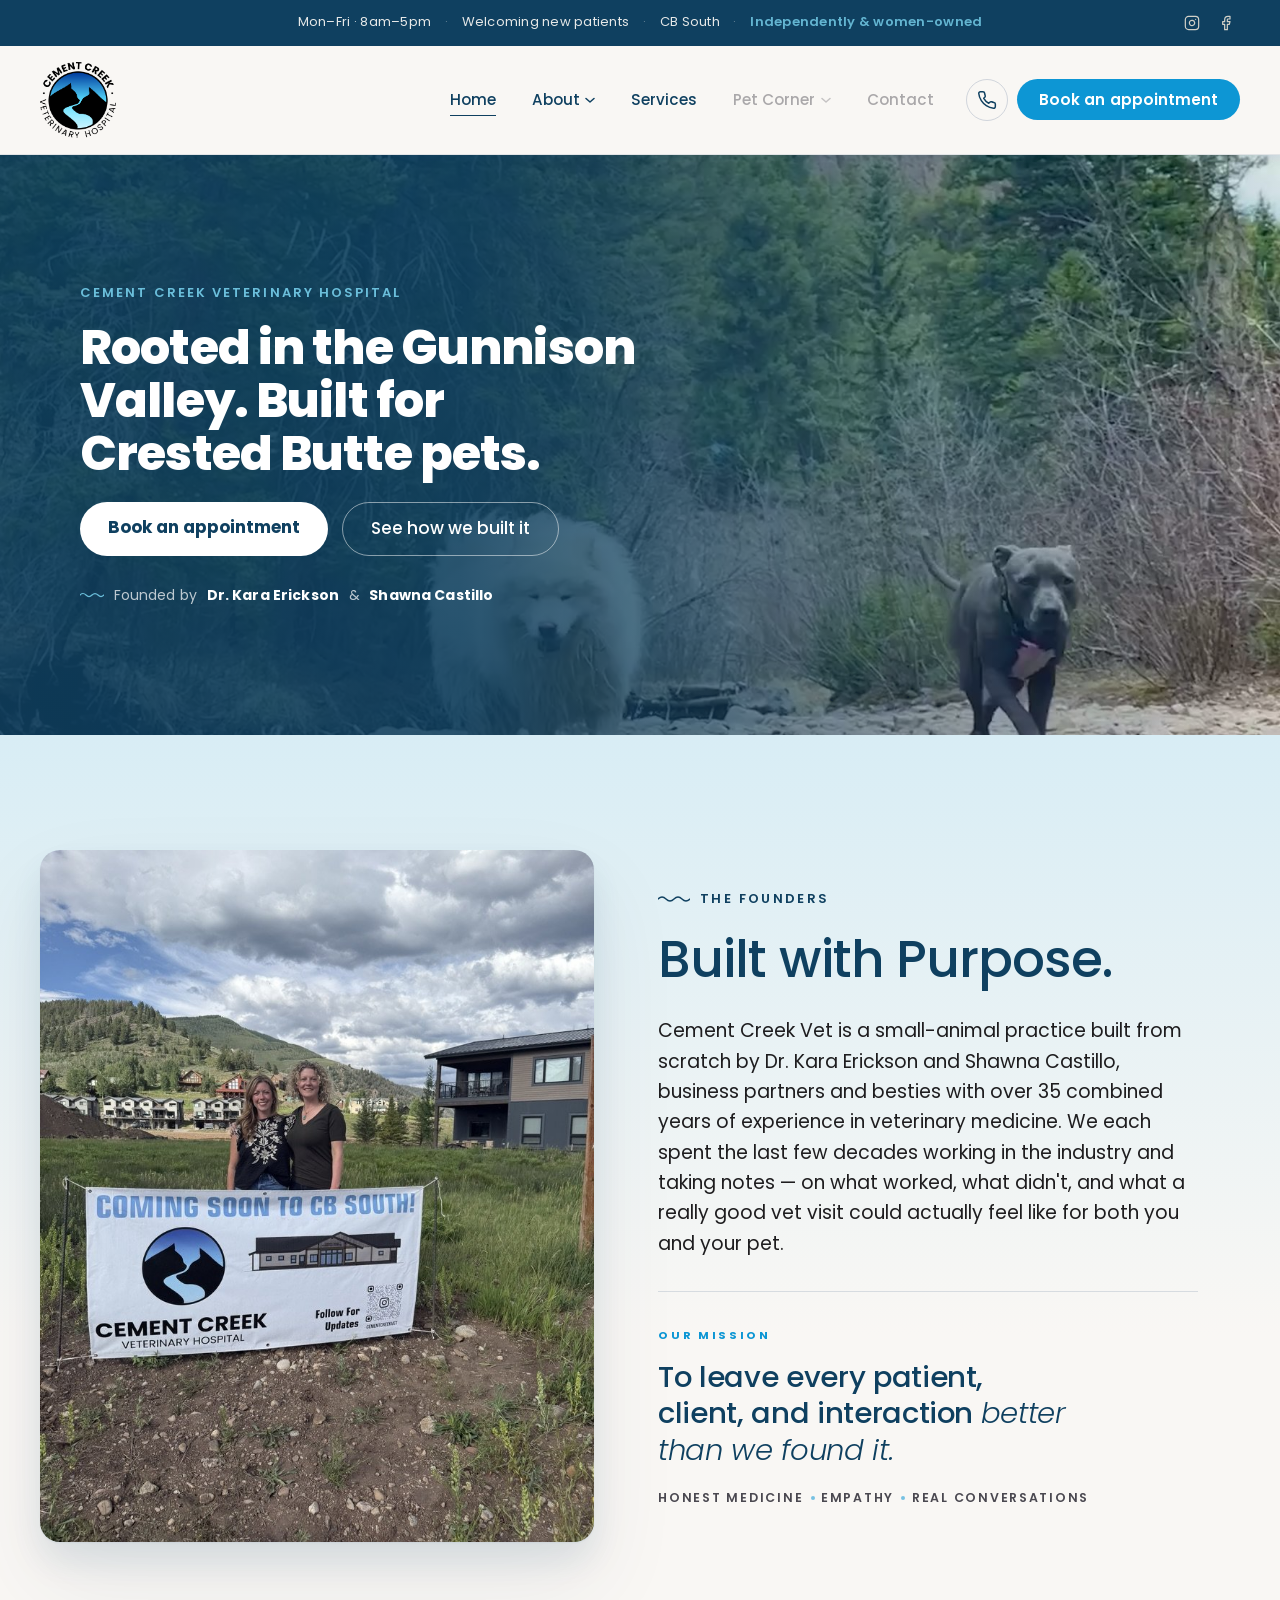
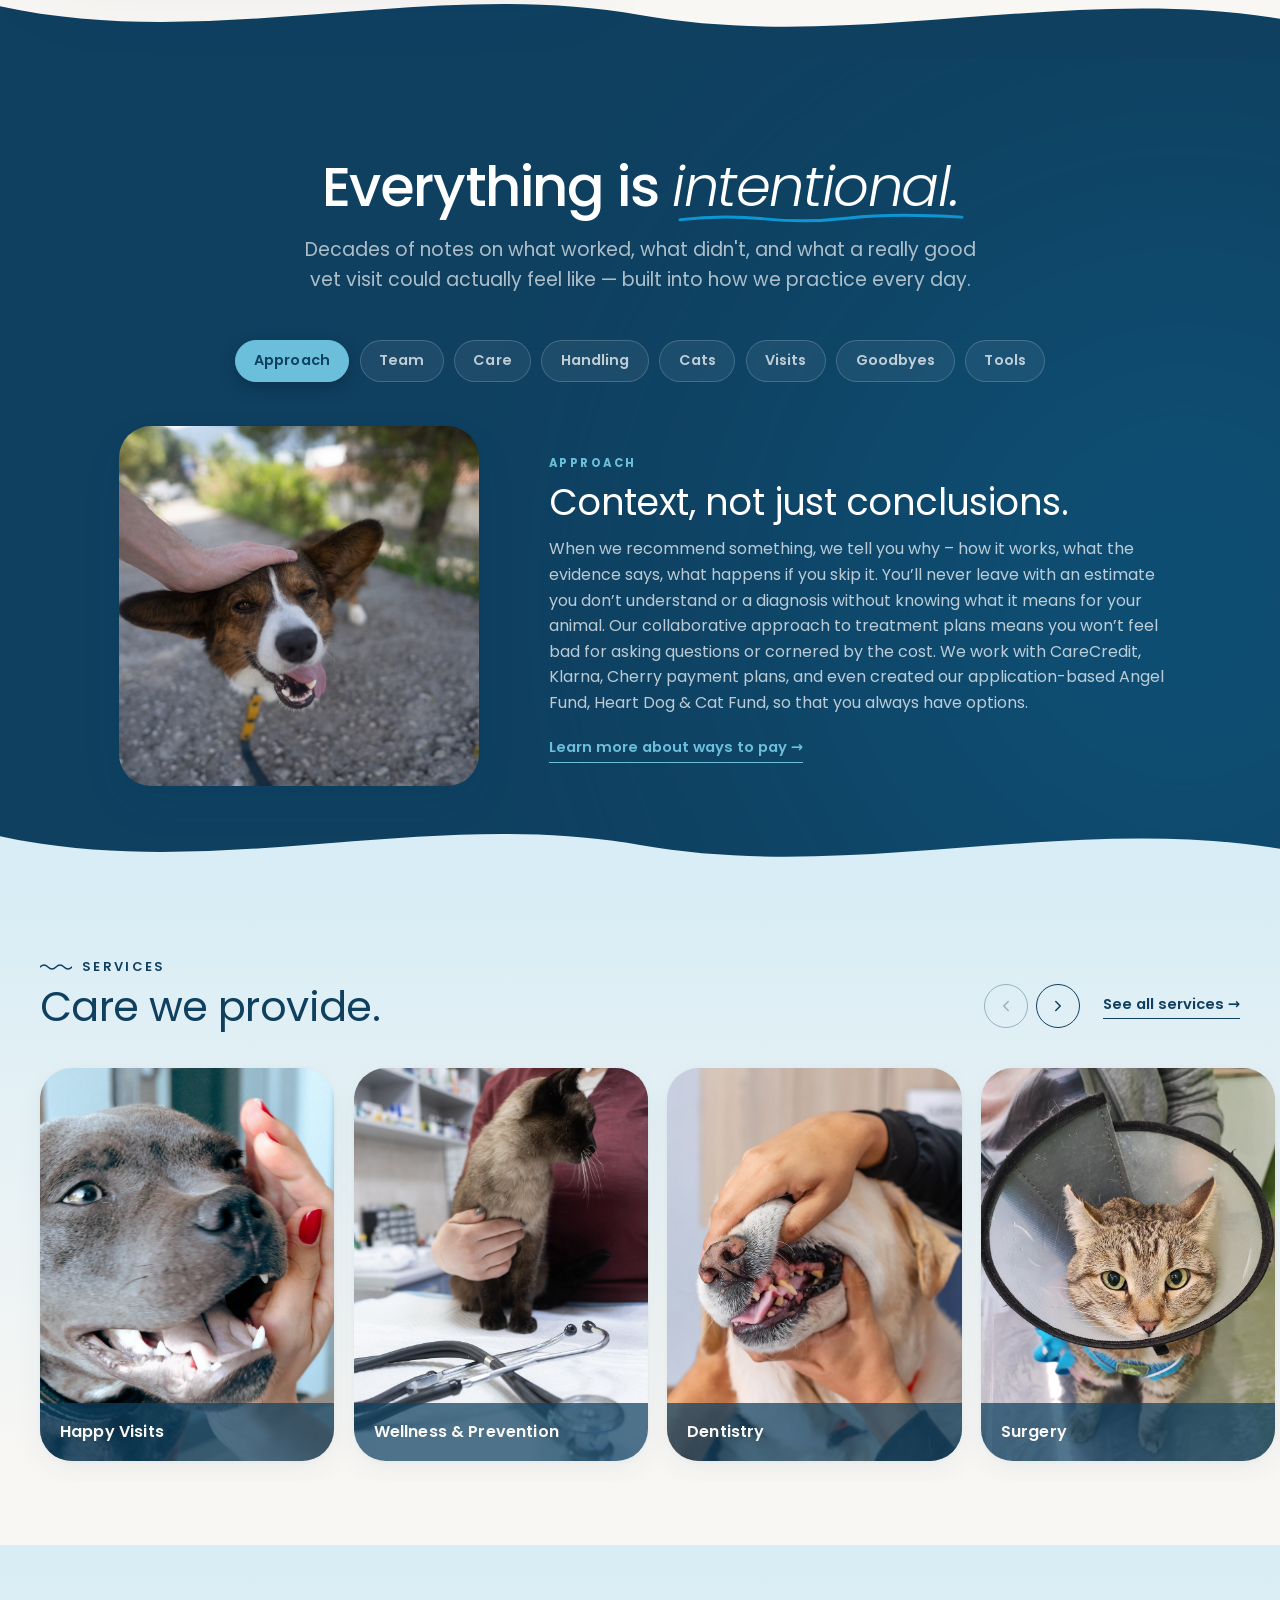
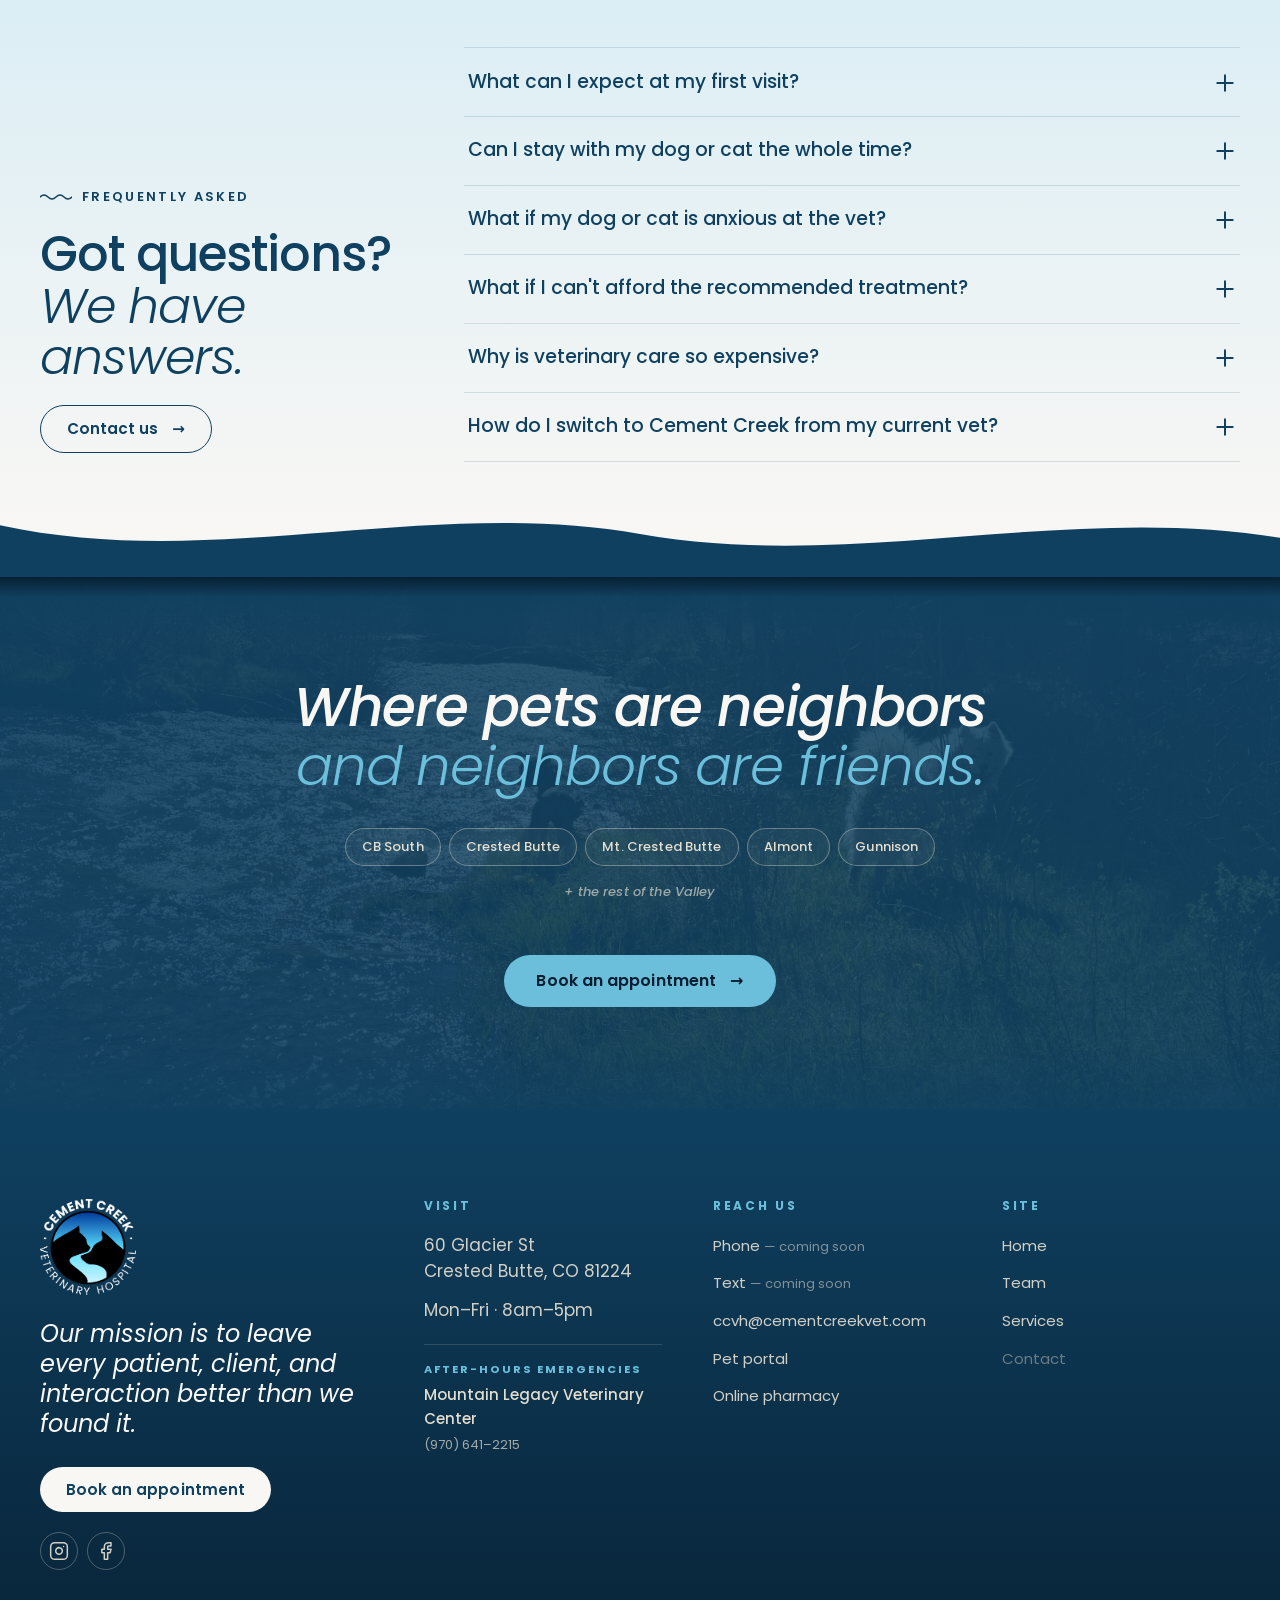
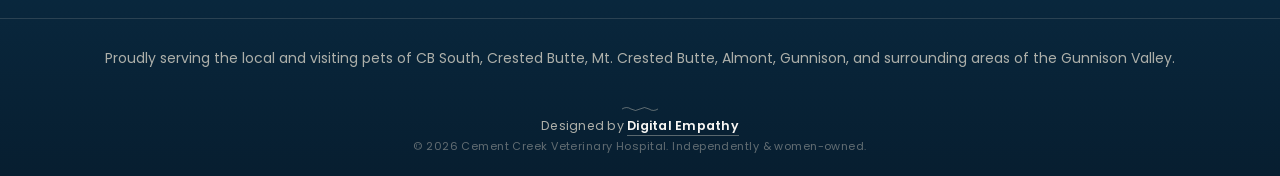
==== index.html @ 77ddeb70 "v12: migrate homepage to homepage-mockup.html blue design system Adopt the mockup's hero, palette, g" ====
<!DOCTYPE html>
<html lang="en">
<head>
  <meta charset="UTF-8" />
  <meta name="viewport" content="width=device-width, initial-scale=1.0" />
  <title>Cement Creek Veterinary Hospital — Crested Butte, CO</title>
  <meta name="description" content="A small-animal veterinary practice for the people and pets of the Gunnison Valley. Independently and women-owned. Now welcoming new patients in Crested Butte South, Colorado." />

  <!-- Google Fonts -->
  <link rel="preconnect" href="https://fonts.googleapis.com" />
  <link rel="preconnect" href="https://fonts.gstatic.com" crossorigin />
  <link href="https://fonts.googleapis.com/css2?family=Poppins:ital,wght@0,300;0,400;0,500;0,600;0,700;0,800;1,300;1,400;1,500;1,600&display=swap" rel="stylesheet" />

  <link rel="stylesheet" href="styles/main.css" />
  <link rel="icon" type="image/png" href="assets/CEMENT CREEK MAIN LOGO_BADGE.png" />
</head>
<body>

  <div id="global-header"></div>

  <main>

    <!-- Page-creek watermark removed — see scripts/main.js + main.css. -->

    <!-- ========================================================
         HERO — full-width cinematic video banner (2026-05-27).
         Replaces the previous creek-clipped split hero + sibling
         hero-media-mask. The looping video fills the full width
         behind a left-anchored dark overlay; the copy column sits
         on the left. Layout + styling match Brees'
         homepage-mockup.html exactly. All copy preserved verbatim
         from the prior hero (brand line → eyebrow, tagline → h1,
         both buttons, founder signature).
         ======================================================== -->
    <section class="hero-banner" aria-label="Cement Creek Veterinary Hospital">
      <!-- Hero loop video. Autoplay + muted + playsinline so it
           starts silently on every device. Poster is shown while
           loading (and as a fallback if autoplay is blocked). -->
      <video
        data-hero-video
        autoplay muted loop playsinline
        preload="metadata"
        poster="assets/videos/hero-video-poster.jpg"
        aria-hidden="true">
        <source src="assets/videos/hero-video.mp4" type="video/mp4" />
      </video>
      <div class="hero-overlay">
        <div class="hero-text" data-reveal>
          <div class="hero-eyebrow">Cement Creek Veterinary Hospital</div>
          <h1>Rooted in the Gunnison Valley. Built for Crested Butte pets.</h1>
          <div class="hero-ctas">
            <a href="#" class="btn-white" data-todo="Book an appointment URL">Book an appointment</a>
            <a href="#everything-intentional" class="btn-ghost">See how we built it</a>
          </div>
          <!-- Founder signature — preserved from the prior hero. -->
          <p class="hero-signature">
            <span class="hero-signature-mark" aria-hidden="true"></span>
            Founded by <strong>Dr. Kara Erickson</strong> &amp; <strong>Shawna Castillo</strong>
          </p>
        </div>
      </div>
    </section>


    <!-- ========================================================
         BUILT WITH PURPOSE — founder intro
         Primary photo: building exterior (placeholder until founder portrait arrives)
         Secondary photo: dogs in creek portrait (small print, overlapping corner)
         ======================================================== -->
    <section class="section founders" aria-labelledby="founders-title">

      <div class="container">
        <div class="founders__grid">

          <!-- IMAGE on the LEFT — single rounded photo of the clinic
               or the founders. Replaces the previous stacked polaroids. -->
          <div class="founders__media" data-reveal>
            <figure class="founders__image">
              <img src="assets/images/founders-portrait.jpg"
                   alt="Dr. Kara Erickson and Shawna Castillo — founders of Cement Creek Veterinary Hospital" />
            </figure>
          </div>

          <!-- TEXT on the RIGHT — founders intro + mission. -->
          <div class="founders__copy">
            <span class="eyebrow" data-reveal>The Founders</span>
            <h2 class="founders__title" id="founders-title" data-reveal>Built with Purpose.</h2>
            <p class="founders__lede" data-reveal>
              Cement Creek Vet is a small-animal practice built from scratch by Dr. Kara Erickson and Shawna Castillo, business partners and besties with over 35 combined years of experience in veterinary medicine. We each spent the last few decades working in the industry and taking notes &mdash; on what worked, what didn't, and what a really good vet visit could actually feel like for both you and your pet.
            </p>
            <!-- MISSION — pulled out of body flow and treated as a
                 designed statement: small "Our Mission" eyebrow,
                 large italic pledge sentence, then the three
                 pillars rendered as a separated trio underneath. -->
            <figure class="mission" data-reveal>
              <span class="mission__eyebrow">Our Mission</span>
              <blockquote class="mission__quote">
                To leave every patient, client, and interaction <em>better than we found it.</em>
              </blockquote>
              <ul class="mission__pillars" aria-label="How we deliver on our mission">
                <li class="mission__pillar">Honest medicine</li>
                <li class="mission__pillar">Empathy</li>
                <li class="mission__pillar">Real conversations</li>
              </ul>
            </figure>
          </div>

        </div>
      </div>
    </section>


    <!-- ========================================================
         EVERYTHING IS INTENTIONAL — tabbed pills + single focus
         8 numbered pills at the top. One detail panel below.
         Compact (~one-half viewport) so the page reads short even
         though there's a lot to say. Click a pill to swap the
         visible panel. Keyboard arrow nav supported.
         ======================================================== -->
    <section class="section intentional" id="everything-intentional" aria-labelledby="intentional-title">

      <div class="container">

        <header class="intentional__head">
          <h2 class="intentional__title" id="intentional-title" data-reveal>
            Everything is <em>intentional.</em>
          </h2>
          <p class="intentional__intro" data-reveal>
            Decades of notes on what worked, what didn't, and what a really good vet visit could actually feel like &mdash; built into how we practice every day.
          </p>
        </header>

        <!-- Tab order locked: Approach → Team → Care → Handling →
             Cats → Visits → Goodbyes → Tools. Verbatim copy from
             Brees' 2026-05-20 paste, no rewording. -->
        <div class="tab-strip" role="tablist"
             aria-label="What makes Cement Creek intentional"
             data-reveal>
          <button class="tab" role="tab" id="t-approach" aria-controls="p-approach"
                  aria-selected="true">
            <span class="tab__label">Approach</span>
          </button>
          <button class="tab" role="tab" id="t-team" aria-controls="p-team"
                  aria-selected="false" tabindex="-1">
            <span class="tab__label">Team</span>
          </button>
          <button class="tab" role="tab" id="t-care" aria-controls="p-care"
                  aria-selected="false" tabindex="-1">
            <span class="tab__label">Care</span>
          </button>
          <button class="tab" role="tab" id="t-handling" aria-controls="p-handling"
                  aria-selected="false" tabindex="-1">
            <span class="tab__label">Handling</span>
          </button>
          <button class="tab" role="tab" id="t-cats" aria-controls="p-cats"
                  aria-selected="false" tabindex="-1">
            <span class="tab__label">Cats</span>
          </button>
          <button class="tab" role="tab" id="t-visits" aria-controls="p-visits"
                  aria-selected="false" tabindex="-1">
            <span class="tab__label">Visits</span>
          </button>
          <button class="tab" role="tab" id="t-goodbyes" aria-controls="p-goodbyes"
                  aria-selected="false" tabindex="-1">
            <span class="tab__label">Goodbyes</span>
          </button>
          <button class="tab" role="tab" id="t-tools" aria-controls="p-tools"
                  aria-selected="false" tabindex="-1">
            <span class="tab__label">Tools</span>
          </button>
        </div>

        <div class="tab-panels" data-reveal>

          <!-- 01 · Approach — default visible -->
          <article class="tab-panel is-active" role="tabpanel"
                   id="p-approach" aria-labelledby="t-approach">
            <img class="tab-panel__display" src="assets/images/tab-approach.jpg"
                 alt="A pet owner gently petting their corgi" />
            <div class="tab-panel__body">
              <span class="tab-panel__index">Approach</span>
              <h3 class="tab-panel__heading">Context, not just conclusions.</h3>
              <p class="tab-panel__copy">
                When we recommend something, we tell you why &ndash; how it works, what the evidence says, what happens if you skip it. You&rsquo;ll never leave with an estimate you don&rsquo;t understand or a diagnosis without knowing what it means for your animal. Our collaborative approach to treatment plans means you won&rsquo;t feel bad for asking questions or cornered by the cost. We work with CareCredit, Klarna, Cherry payment plans, and even created our application-based Angel Fund, Heart Dog &amp; Cat Fund, so that you always have options.
              </p>
              <a href="#" class="tab-panel__cta" data-todo="Ways-to-pay URL — placeholder">
                Learn more about ways to pay &rarr;
              </a>
            </div>
          </article>

          <!-- 02 · Team -->
          <article class="tab-panel" role="tabpanel"
                   id="p-team" aria-labelledby="t-team" hidden>
            <img class="tab-panel__display" src="assets/images/team-photo.jpg"
                 alt="The Cement Creek Veterinary Hospital team" />
            <div class="tab-panel__body">
              <span class="tab-panel__index">Team</span>
              <h3 class="tab-panel__heading">A team hired for culture first.</h3>
              <p class="tab-panel__copy">
                We all love what we do and actually want to come to work. Running into you on the trails or around town is a bonus - there&rsquo;s a good chance we&rsquo;ll recognize your pet before you, but that&rsquo;s kind of the whole point.
              </p>
              <a href="team.html" class="tab-panel__cta">Meet our Team &rarr;</a>
            </div>
          </article>

          <!-- 03 · Care -->
          <article class="tab-panel" role="tabpanel"
                   id="p-care" aria-labelledby="t-care" hidden>
            <img class="tab-panel__display" src="assets/images/tab-care.jpg"
                 alt="An Australian cattle dog puppy beside its adult companion outdoors" />
            <div class="tab-panel__body">
              <span class="tab-panel__index">Care</span>
              <h3 class="tab-panel__heading">Personalized pet care.</h3>
              <p class="tab-panel__copy">
                Every patient is treated as an individual &ndash; their own history, their own needs, their own plan.
              </p>
            </div>
          </article>

          <!-- 04 · Handling -->
          <article class="tab-panel" role="tabpanel"
                   id="p-handling" aria-labelledby="t-handling" hidden>
            <img class="tab-panel__display" src="assets/images/tab-handling.jpg"
                 alt="A tortoiseshell cat resting calmly inside a transport bag" />
            <div class="tab-panel__body">
              <span class="tab-panel__index">Handling</span>
              <h3 class="tab-panel__heading">Gentle handling as a standard, not a specialty.</h3>
              <p class="tab-panel__copy">
                We prioritize a low-stress experience for all, and adapt our handling techniques based on your pet&rsquo;s disposition, lifestyle, and personality.
              </p>
            </div>
          </article>

          <!-- 05 · Cats -->
          <article class="tab-panel" role="tabpanel"
                   id="p-cats" aria-labelledby="t-cats" hidden>
            <img class="tab-panel__display" src="assets/images/tab-cats.jpg"
                 alt="A white cat meowing with its mouth open" />
            <div class="tab-panel__body">
              <span class="tab-panel__index">Cats</span>
              <h3 class="tab-panel__heading">A quiet and cozy space, built just for cats.</h3>
              <p class="tab-panel__copy">
                A separate room where cats can relax and recover with calming music and their own condo.
              </p>
            </div>
          </article>

          <!-- 06 · Visits -->
          <article class="tab-panel" role="tabpanel"
                   id="p-visits" aria-labelledby="t-visits" hidden>
            <img class="tab-panel__display" src="assets/images/tab-visits.jpg"
                 alt="A playful corgi sitting comfortably and looking up, ready for their visit" />
            <div class="tab-panel__body">
              <span class="tab-panel__index">Visits</span>
              <h3 class="tab-panel__heading">Happy visits because we care about your experience.</h3>
              <p class="tab-panel__copy">
                Schedule time to share the space for a bit. Meet the team, get some treats, let your pet sniff around and decide we&rsquo;re okay. Our goal is to create positive associations and lasting relationships.
              </p>
              <a href="services.html#happy-visits" class="tab-panel__cta">Learn more &rarr;</a>
            </div>
          </article>

          <!-- 07 · Goodbyes -->
          <article class="tab-panel" role="tabpanel"
                   id="p-goodbyes" aria-labelledby="t-goodbyes" hidden>
            <img class="tab-panel__display" src="assets/images/tab-goodbyes.jpg"
                 alt="A baby's small hand gently holding onto a dog's collar" />
            <div class="tab-panel__body">
              <span class="tab-panel__index">Goodbyes</span>
              <h3 class="tab-panel__heading">A separate entrance for hard days.</h3>
              <p class="tab-panel__copy">
                Because saying goodbye sucks, and your pet deserves a peaceful passing.
              </p>
            </div>
          </article>

          <!-- 08 · Tools (matched to other tab-panel layouts —
               square tab-panel__display image, no caption). -->
          <article class="tab-panel" role="tabpanel"
                   id="p-tools" aria-labelledby="t-tools" hidden>
            <img class="tab-panel__display" src="assets/images/fishbowl-framing.jpg"
                 alt="Wood framing of the 'fishbowl' glass observation room mid-build at Cement Creek." />
            <div class="tab-panel__body">
              <span class="tab-panel__index">Tools</span>
              <h3 class="tab-panel__heading">Modern tools and technology support.</h3>
              <p class="tab-panel__copy">
                Rural living doesn&rsquo;t have to mean less access to quality veterinary care. We stay current on the latest advancements in veterinary medicine. For our team, that means ongoing education and modern equipment; for you, it means quicker answers, better diagnostics, and more accessible treatments. We carefully built every corner of Cement Creek Vet with that in mind: in-house labwork, advanced diagnostic imaging, dedicated dental and surgical suites, and our personal favorite &ndash; a glass observation room affectionately called the &lsquo;fishbowl,&rsquo; so your pet is never out of our sight during their time here.
              </p>
              <a href="services.html" class="tab-panel__cta">See how we built it &rarr;</a>
            </div>
          </article>

        </div>

      </div>
    </section>


    <!-- ========================================================
         SERVICES — auto-scrolling polaroid marquee
         Compact horizontal strip (~50vh max) that teases the full
         list of services. Cards drift sideways on their own;
         hovering or focusing the strip pauses the motion.
         Real photos go in via data-todo TODOs as they arrive.
         ======================================================== -->
    <section class="services-strip" aria-labelledby="services-strip-title">

      <header class="services-strip__head">
        <div>
          <span class="eyebrow" data-reveal>Services</span>
          <h2 class="services-strip__title" id="services-strip-title" data-reveal>
            Care we provide.
          </h2>
        </div>
        <div class="services-strip__actions">
          <div class="services-strip__nav" role="group" aria-label="Scroll services">
            <button type="button"
                    class="services-strip__nav-btn"
                    data-rail-prev
                    aria-label="Previous services">
              <svg viewBox="0 0 24 24" aria-hidden="true">
                <polyline points="15 6 9 12 15 18" />
              </svg>
            </button>
            <button type="button"
                    class="services-strip__nav-btn"
                    data-rail-next
                    aria-label="Next services">
              <svg viewBox="0 0 24 24" aria-hidden="true">
                <polyline points="9 6 15 12 9 18" />
              </svg>
            </button>
          </div>
          <a href="services.html" class="services-strip__cta" data-reveal>
            See all services &rarr;
          </a>
        </div>
      </header>

      <!-- Horizontal scroll rail — no auto-motion. Drag, swipe, or
           use the visible scrollbar to pan through services.
           Cards are tall rounded pills with photo-fill + overlay caption. -->
      <div class="services-rail" aria-label="Services available at Cement Creek">

        <article class="service-card photo-print">
          <img src="assets/images/service-happy-visits.jpg"
               alt="A young golden retriever puppy exploring a grassy field" />
          <figcaption class="photo-print__caption">Happy Visits</figcaption>
        </article>

        <article class="service-card photo-print">
          <img src="assets/images/service-wellness.jpg"
               alt="A healthy German Shepherd with a bright, happy expression" />
          <figcaption class="photo-print__caption">Wellness &amp; Prevention</figcaption>
        </article>

        <article class="service-card photo-print">
          <img src="assets/images/service-dentistry.jpg"
               alt="A happy golden retriever showing off a bright, healthy smile" />
          <figcaption class="photo-print__caption">Dentistry</figcaption>
        </article>

        <article class="service-card photo-print">
          <img src="assets/images/service-surgery.jpg"
               alt="Sterile surgical instruments laid out on a green operating drape" />
          <figcaption class="photo-print__caption">Surgery</figcaption>
        </article>

        <article class="service-card photo-print">
          <img src="assets/images/service-diagnostics.jpg"
               alt="Ultrasound scan printouts from a modern diagnostic machine" />
          <figcaption class="photo-print__caption">Diagnostics</figcaption>
        </article>

        <article class="service-card photo-print">
          <img src="assets/images/service-laser.jpg"
               alt="A husky snuggled in a soft blanket, comfortable and at rest" />
          <figcaption class="photo-print__caption">Therapeutic Laser</figcaption>
        </article>

        <article class="service-card photo-print">
          <img src="assets/images/service-urgent-care.jpg"
               alt="A calm dog resting attentively indoors" />
          <figcaption class="photo-print__caption">Urgent Care</figcaption>
        </article>

        <article class="service-card photo-print">
          <img src="assets/images/service-microchip.jpg"
               alt="A small kitten cradled gently in human hands" />
          <figcaption class="photo-print__caption">Microchipping</figcaption>
        </article>

        <article class="service-card photo-print">
          <img src="assets/images/service-end-of-life.jpg"
               alt="A senior dog resting peacefully" />
          <figcaption class="photo-print__caption">End-of-Life Care</figcaption>
        </article>

        <article class="service-card photo-print">
          <img src="assets/images/service-pharmacy.jpg"
               alt="A white pharmacy bottle with capsules" />
          <figcaption class="photo-print__caption">Pharmacy</figcaption>
        </article>

      </div>
    </section>


    <!-- ========================================================
         FAQ — editorial side-by-side. Sticky title block on the
         LEFT ('Got questions? We have answers.' + close + CTA),
         accordion of six Q&As on the RIGHT. Page barely grows
         vertically when answers expand because only the right
         column changes height. Copy is verbatim from the FAQ PDF.

         Creek detour: enters from services at x=85, bows left
         to x=55 over the title column, comes back to x=85 to
         continue into the closer.
         ======================================================== -->
    <section class="faq" aria-labelledby="faq-title">
      <div class="container">
        <div class="faq__grid">

          <!-- LEFT — sticky title block -->
          <header class="faq__intro">
            <span class="eyebrow" data-reveal>Frequently asked</span>
            <h2 class="faq__title" id="faq-title" data-reveal>
              Got questions? <em>We have answers.</em>
            </h2>
            <div data-reveal>
              <a href="contact.html" class="btn btn--ghost btn--arrow" data-todo="Confirm contact route">Contact us</a>
            </div>
          </header>

          <!-- RIGHT — accordion of Q&As. Native <details>/<summary>
               so it's accessible + JS-free. Multiple answers can be
               open at once. -->
          <div class="faq__list">

            <!-- Q1 — First visit -->
            <details class="faq__item" data-reveal>
              <summary class="faq__q">
                <span>What can I expect at my first visit?</span>
                <svg class="faq__icon" width="20" height="20" viewBox="0 0 20 20" fill="none" stroke="currentColor" stroke-width="1.8" stroke-linecap="round" aria-hidden="true">
                  <line x1="10" y1="3" x2="10" y2="17"/>
                  <line x1="3" y1="10" x2="17" y2="10"/>
                </svg>
              </summary>
              <div class="faq__a">
                <p>
                  Your first visit starts before you walk in. Once your appointment
                  is scheduled, we'll send you a registration form to complete
                  digitally &mdash; it covers the important details about your pet
                  so we can hit the ground running when you arrive. A few days
                  before your appointment, we'll also send relevant information by
                  text: what to expect, the science behind any vaccines or tests
                  your pet might be due for, anything worth knowing ahead of time.
                  You show up informed, not handed a pamphlet in the lobby.
                </p>
                <p>
                  When you walk in, we know your name. The exam itself isn't a
                  15-minute checklist &mdash; you'll meet your veterinarian, talk
                  through what we're seeing, what's coming, and what your pet
                  might need over the next year. If we recommend anything beyond
                  the wellness check, we'll tell you what and why.
                </p>
              </div>
            </details>

            <!-- Q2 — Staying with your pet -->
            <details class="faq__item" data-reveal>
              <summary class="faq__q">
                <span>Can I stay with my dog or cat the whole time?</span>
                <svg class="faq__icon" width="20" height="20" viewBox="0 0 20 20" fill="none" stroke="currentColor" stroke-width="1.8" stroke-linecap="round" aria-hidden="true">
                  <line x1="10" y1="3" x2="10" y2="17"/>
                  <line x1="3" y1="10" x2="17" y2="10"/>
                </svg>
              </summary>
              <div class="faq__a">
                <p>
                  Yes, mostly. For routine appointments we start and finish with
                  you in the room. Occasionally we need to bring your pet to our
                  treatment area for tests or treatments but will discuss this with
                  you at the time. Anesthesia, surgery, dental procedures, and some
                  treatments require a controlled environment, so we'll take your
                  pet to our treatment area for those. Nothing about your pet's
                  care will be hidden from you &mdash; we'll always tell you what's
                  happening and why.
                </p>
              </div>
            </details>

            <!-- Q3 — Anxious pets -->
            <details class="faq__item" data-reveal>
              <summary class="faq__q">
                <span>What if my dog or cat is anxious at the vet?</span>
                <svg class="faq__icon" width="20" height="20" viewBox="0 0 20 20" fill="none" stroke="currentColor" stroke-width="1.8" stroke-linecap="round" aria-hidden="true">
                  <line x1="10" y1="3" x2="10" y2="17"/>
                  <line x1="3" y1="10" x2="17" y2="10"/>
                </svg>
              </summary>
              <div class="faq__a">
                <p>
                  Anxious pets are a big part of why we built this place the way
                  we did. We offer happy visits &mdash; no exam, no treatment,
                  just a chance for your dog or cat to come in, see the space,
                  meet the team, get a treat, and head home before anything
                  stressful happens. Our cat area is a separate, quiet space away
                  from dogs (because cats have opinions about that). Exams happen
                  on the floor, outside, in the parking lot &mdash; wherever your
                  pet is most comfortable.
                </p>
                <p>
                  If you know your pet is nervous at the vet, tell us when you
                  book. We'll plan for it: longer appointment, quieter room,
                  slower pace, medication considerations, and of course, lots of
                  treats.
                </p>
              </div>
            </details>

            <!-- Q4 — Affordability -->
            <details class="faq__item" data-reveal>
              <summary class="faq__q">
                <span>What if I can't afford the recommended treatment?</span>
                <svg class="faq__icon" width="20" height="20" viewBox="0 0 20 20" fill="none" stroke="currentColor" stroke-width="1.8" stroke-linecap="round" aria-hidden="true">
                  <line x1="10" y1="3" x2="10" y2="17"/>
                  <line x1="3" y1="10" x2="17" y2="10"/>
                </svg>
              </summary>
              <div class="faq__a">
                <p>
                  You're not the first to ask, and you won't be the last
                  &mdash; no judgment here. We'll always walk you through
                  options: the most comprehensive plan, something that fits your
                  budget, or a step-by-step approach over time. We'll tell you
                  honestly what we'd choose for our own pets, but the decision is
                  always yours.
                </p>
                <p>
                  We accept CareCredit, Klarna, Cherry payment plans, and all
                  major credit cards. We'll always review a full estimate with you
                  before we do anything.
                </p>
                <p>
                  We also established the Heart Dog &amp; Cat Fund for pets whose
                  families need a little extra support. The Fund is currently
                  pursuing 501(c)3 status &mdash; meaning donations may become tax
                  deductible soon.
                  <a href="heart-fund.html" class="faq__inline-link" data-todo="Heart Dog &amp; Cat Fund destination">Learn more or contribute &rarr;</a>
                </p>
                <p>Or just ask us about it at your next visit.</p>
              </div>
            </details>

            <!-- Q5 — Why is vet care expensive -->
            <details class="faq__item" data-reveal>
              <summary class="faq__q">
                <span>Why is veterinary care so expensive?</span>
                <svg class="faq__icon" width="20" height="20" viewBox="0 0 20 20" fill="none" stroke="currentColor" stroke-width="1.8" stroke-linecap="round" aria-hidden="true">
                  <line x1="10" y1="3" x2="10" y2="17"/>
                  <line x1="3" y1="10" x2="17" y2="10"/>
                </svg>
              </summary>
              <div class="faq__a">
                <p>
                  It's a fair question and one we'd rather answer honestly than
                  dodge. Over the past decade, corporate consolidation has
                  changed the veterinary industry significantly &mdash; large
                  corporations have acquired clinics across the country and
                  benefit from subsidized pricing on everything from medications
                  to equipment that independent practices simply don't have
                  access to.
                </p>
                <p>
                  Cement Creek Veterinary Hospital is independently owned. That
                  means we pay market rate for everything, and our pricing
                  reflects the actual cost of providing high quality care. We
                  keep our prices fair, we'll always be transparent about them,
                  and we're not here to nickel and dime you. We're here because
                  we love this community and the animals in it &ndash; and we
                  need to keep the lights on to keep doing that.
                </p>
              </div>
            </details>

            <!-- Q6 — Switching vets -->
            <details class="faq__item" data-reveal>
              <summary class="faq__q">
                <span>How do I switch to Cement Creek from my current vet?</span>
                <svg class="faq__icon" width="20" height="20" viewBox="0 0 20 20" fill="none" stroke="currentColor" stroke-width="1.8" stroke-linecap="round" aria-hidden="true">
                  <line x1="10" y1="3" x2="10" y2="17"/>
                  <line x1="3" y1="10" x2="17" y2="10"/>
                </svg>
              </summary>
              <div class="faq__a">
                <p>
                  Easier than you'd think. Just schedule an initial wellness exam
                  and let us know who your current vet is &mdash; we'll request
                  your pet's medical records directly so our team can review
                  their history before you arrive. That way we can spend your
                  appointment actually getting to know you and your pet, not
                  playing catch-up on paperwork.
                </p>
              </div>
            </details>

          </div>

        </div>
      </div>
    </section>


    <!-- ========================================================
         CLOSER
         ======================================================== -->
    <section class="closer" aria-labelledby="closer-title">

      <div class="container container--narrow">
        <h2 class="closer__title" id="closer-title" data-reveal>
          Where pets are neighbors <em>and neighbors are friends.</em>
        </h2>
        <ul class="closer__areas" data-reveal aria-label="Service area">
          <li class="closer__area-pill">CB South</li>
          <li class="closer__area-pill">Crested Butte</li>
          <li class="closer__area-pill">Mt. Crested Butte</li>
          <li class="closer__area-pill">Almont</li>
          <li class="closer__area-pill">Gunnison</li>
          <li class="closer__area-pill closer__area-pill--more">+ the rest of the Valley</li>
        </ul>
        <div data-reveal>
          <a href="#" class="btn closer__cta btn--primary btn--arrow" data-todo="Book an appointment URL">Book an appointment</a>
        </div>
      </div>
    </section>

  </main>

  <div id="global-footer"></div>

  <script src="includes/load-partials.js"></script>
  <script src="scripts/main.js"></script>
</body>
</html>
---- styles/main.css ----
/* ============================================================
   Cement Creek Veterinary Hospital
   Design system + homepage styles  (v2 — material + editorial)
   ============================================================ */

/* -----------------------------------------------------------
   01 — Tokens
   ----------------------------------------------------------- */
:root {
  /* Palette migrated to the homepage-mockup.html blue system
     (2026-05-27). Token NAMES kept stable so every existing
     var() reference re-skins automatically; only the VALUES
     changed. Mockup mapping noted per line. */
  --paper: #F9F7F4;        /* mockup --bg — warm off-white page background */
  --paper-warm: #d8edf5;   /* mockup --cyan-light — pale powder-blue section bg / gradient top */
  --paper-deep: #c2def0;   /* slightly deeper powder blue — orbs, chips, soft fills */
  --ink: #0f4060;          /* mockup --bg-dark — dark sections, footer, headings, labels */
  --ink-deep: #071e30;     /* mockup footer gradient end — darkest blue */
  --creek: #6bbfdb;        /* mockup --cyan — powder-blue accents on dark surfaces */
  --creek-deep: #0d96d4;   /* mockup --vivid-mid — buttons, active states, wave marks, underlines */
  --stone: #4a4850;        /* mockup --text-mid — secondary text */
  --stone-light: #9a97a0;  /* lighter secondary text */
  --stone-warm: #4a4850;   /* secondary text (warm slot retired into --text-mid) */
  --charcoal: #1e1d1f;     /* mockup --text — body text */
  --white: #FFFFFF;        /* mockup --bg-card — cards, lifted surfaces */
  --border: #E8E4DF;       /* mockup --border — warm subtle hairline */

  /* Type — Poppins for everything, italic 1,400 used where the
     previous Instrument Serif italic was the headline accent. */
  --font-display: 'Poppins', system-ui, -apple-system, 'Segoe UI', sans-serif;
  --font-body: 'Poppins', system-ui, -apple-system, 'Segoe UI', sans-serif;

  /* Fluid type scale */
  --fs-display: clamp(3rem, 2rem + 5vw, 7rem);
  --fs-h1: clamp(2.5rem, 1.6rem + 4vw, 5.25rem);
  --fs-h2: clamp(2rem, 1.3rem + 2.4vw, 3.5rem);
  --fs-h3: clamp(1.5rem, 1.2rem + 1vw, 2rem);
  --fs-h4: clamp(1.25rem, 1.05rem + 0.6vw, 1.5rem);
  --fs-body: 1.0625rem;
  --fs-body-lg: 1.1875rem;
  --fs-small: 0.875rem;

  /* Spacing (8px base) */
  --space-1: 0.5rem; --space-2: 1rem; --space-3: 1.5rem; --space-4: 2rem;
  --space-5: 3rem; --space-6: 4rem; --space-7: 6rem; --space-8: 8rem;

  /* Layout */
  --container: 1280px;
  --container-narrow: 980px;
  --container-wide: 1440px;
  --radius-sm: 12px; --radius-md: 20px; --radius-lg: 32px; --radius-xl: 48px;

  /* Motion */
  --ease: cubic-bezier(0.22, 0.61, 0.36, 1);
  --ease-out: cubic-bezier(0.16, 1, 0.3, 1);

  /* Shadows — soft, photographic */
  --shadow-sm: 0 1px 2px rgba(15, 64, 96, 0.04), 0 6px 16px rgba(15, 64, 96, 0.04);
  --shadow-md: 0 2px 6px rgba(15, 64, 96, 0.06), 0 18px 40px rgba(15, 64, 96, 0.08);
  --shadow-lg: 0 4px 12px rgba(15, 64, 96, 0.08), 0 30px 80px rgba(15, 64, 96, 0.12);
  --shadow-print: 0 1px 1px rgba(15, 64, 96, 0.10), 0 10px 22px rgba(15, 64, 96, 0.12), 0 30px 60px rgba(15, 64, 96, 0.08);
}

/* -----------------------------------------------------------
   02 — Reset / base / paper-grain texture
   ----------------------------------------------------------- */
*, *::before, *::after { box-sizing: border-box; }
html, body { margin: 0; padding: 0; }
html { -webkit-text-size-adjust: 100%; scroll-behavior: smooth; }

/* Anchor-link scroll offset — the sticky header-stack (topbar +
   main header) is ~155px tall. Without this, in-page anchor jumps
   (e.g. "See how we built it" → #everything-intentional) land the
   section's top edge AT the viewport top, hidden behind the header.
   scroll-margin-top tells the browser to leave space when scrolling
   to any anchored section in <main>. */
main section[id] { scroll-margin-top: 180px; }

body {
  font-family: var(--font-body);
  font-size: var(--fs-body);
  line-height: 1.6;
  color: var(--charcoal);
  background: var(--paper);
  font-weight: 400;
  -webkit-font-smoothing: antialiased;
  -moz-osx-font-smoothing: grayscale;
  /* overflow-x: clip (not hidden) — `hidden` creates a scroll
     container that breaks `position: sticky` on descendants
     (the topbar + header). `clip` hides horizontal overflow
     without creating a scroll context, so sticky still works. */
  overflow-x: clip;
  position: relative;
}

/* Paper grain — subtle fixed noise overlay across the whole site.
   The site no longer feels like flat color, it feels like printed paper. */
body::before {
  content: '';
  position: fixed; inset: 0; z-index: 1; pointer-events: none;
  opacity: 0.42;
  background-image: url("data:image/svg+xml;utf8,<svg xmlns='http://www.w3.org/2000/svg' width='220' height='220'><filter id='n'><feTurbulence type='fractalNoise' baseFrequency='0.85' numOctaves='2' stitchTiles='stitch'/><feColorMatrix values='0 0 0 0 0.09 0 0 0 0 0.07 0 0 0 0 0.04 0 0 0 0.5 0'/></filter><rect width='100%25' height='100%25' filter='url(%23n)'/></svg>");
  mix-blend-mode: multiply;
}

/* Push real content above the texture overlay */
header, main, footer { position: relative; z-index: 2; }

img, video, svg { max-width: 100%; height: auto; display: block; }
a { color: inherit; text-decoration: none; }
button { font: inherit; cursor: pointer; border: 0; background: transparent; color: inherit; }
:focus-visible { outline: 2px solid var(--ink); outline-offset: 3px; border-radius: 4px; }

h1, h2, h3, h4, h5 {
  font-family: var(--font-display);
  font-weight: 500;            /* Poppins medium — confident without being heavy */
  line-height: 1.1;
  letter-spacing: -0.018em;
  color: var(--ink); margin: 0;
}
/* Italic accents inside headings drop to light weight (300) for an
   editorial contrast within the same line — bold-then-airy rhythm. */
h1 em, h2 em, h3 em, h4 em {
  font-weight: 300;
  font-style: italic;
}
h1 { font-size: var(--fs-h1); }
h2 { font-size: var(--fs-h2); }
h3 { font-size: var(--fs-h3); }
h4 { font-size: var(--fs-h4); }
p { margin: 0 0 1em; }
p:last-child { margin-bottom: 0; }

::selection { background: var(--ink); color: var(--paper); }

/* -----------------------------------------------------------
   03 — Layout primitives
   ----------------------------------------------------------- */
.container { width: 100%; max-width: var(--container); margin-inline: auto; padding-inline: clamp(1.25rem, 4vw, 2.5rem); }
.container--narrow { max-width: var(--container-narrow); }
.container--wide { max-width: var(--container-wide); }
.section { padding-block: clamp(4rem, 8vw, 7rem); position: relative; }
.section--tight { padding-block: clamp(3rem, 6vw, 5rem); }

.eyebrow {
  font-family: var(--font-body);
  font-size: 0.8125rem; font-weight: 600;
  letter-spacing: 0.18em; text-transform: uppercase;
  color: var(--ink);
  display: inline-flex; align-items: center; gap: 0.625rem;
}
.eyebrow::before {
  /* Wavy creek-mark instead of a straight dash — echoes the
     creek motif used elsewhere on the page. Inline SVG sine wave
     with 2.5 humps across 28px. */
  content: '';
  width: 32px; height: 8px;
  background-image: url("data:image/svg+xml;utf8,<svg xmlns='http://www.w3.org/2000/svg' viewBox='0 0 32 8' preserveAspectRatio='none'><path d='M0 4 Q 4 0, 8 4 T 16 4 T 24 4 T 32 4' stroke='%230f4060' stroke-width='1.4' fill='none' stroke-linecap='round'/></svg>");
  background-repeat: no-repeat;
  background-size: 100% 100%;
  display: inline-block;
  align-self: center;
}

/* -----------------------------------------------------------
   04 — Photo card treatment (rounded, no polaroid)
   Clean rounded photo with soft shadow. Photo fills the card
   edge-to-edge. Captions sit as an overlay band at the bottom
   with a soft scrim so they read against any image.
   ----------------------------------------------------------- */
.photo-print {
  display: block;
  position: relative;
  overflow: hidden;
  border-radius: var(--radius-lg);   /* 32px — generous rounded corners */
  box-shadow: var(--shadow-md);
  background: var(--paper-warm);     /* fallback while image loads */
  transition: transform 0.4s var(--ease-out), box-shadow 0.4s var(--ease-out);
  margin: 0;
}
.photo-print:hover {
  transform: translateY(-4px);
  box-shadow: var(--shadow-lg);
}
.photo-print img {
  width: 100%; height: 100%;
  object-fit: cover; display: block;
}
.photo-print--square > img { aspect-ratio: 1 / 1; }
.photo-print--portrait > img { aspect-ratio: 4 / 5; }
.photo-print--landscape > img { aspect-ratio: 16 / 10; }
.photo-print--tall > img { aspect-ratio: 3 / 4; }

/* Caption — overlay band along the bottom of the photo card.
   Solid semi-transparent ink fill (no gradient — per design rule)
   so the text reads clearly without painterly fading. */
.photo-print__caption {
  position: absolute; left: 0; right: 0; bottom: 0;
  padding: 1rem 1.25rem;
  font-family: var(--font-body);
  font-weight: 600;
  font-size: 1rem;
  letter-spacing: 0.01em;
  color: var(--paper);
  text-align: left;
  background: rgba(15, 64, 96, 0.72);   /* --ink-deep at 72% — solid scrim */
}

/* -----------------------------------------------------------
   05 — Buttons
   ----------------------------------------------------------- */
.btn {
  display: inline-flex; align-items: center; gap: 0.625rem;
  padding: 0.95rem 1.6rem; border-radius: 999px;
  font-family: var(--font-body); font-weight: 600; font-size: 0.95rem;
  letter-spacing: 0.005em;
  transition: transform 0.25s var(--ease-out), background-color 0.25s var(--ease-out), color 0.25s var(--ease-out), box-shadow 0.25s var(--ease-out);
  white-space: nowrap; text-decoration: none; line-height: 1;
}
/* Mockup primary CTA — vivid blue (#0d96d4), deepening to
   midnight blue on hover. */
.btn--primary { background: var(--creek-deep); color: var(--white); }
.btn--primary:hover { background: var(--ink); transform: translateY(-2px); box-shadow: var(--shadow-md); }
.btn--ghost { background: transparent; color: var(--ink); border: 1px solid var(--ink); }
.btn--ghost:hover { background: var(--ink); color: var(--paper); transform: translateY(-2px); }
.btn--text {
  background: transparent; color: var(--ink); padding: 0; border-radius: 0;
  border-bottom: 1px solid currentColor; padding-bottom: 2px; font-weight: 600;
}
.btn--text:hover { color: var(--creek-deep); }
.btn--arrow::after { content: '→'; margin-left: 0.25rem; transition: transform 0.3s var(--ease-out); }
.btn--arrow:hover::after { transform: translateX(4px); }

/* -----------------------------------------------------------
   06 — Header / topbar / nav
   ----------------------------------------------------------- */
/* Sticky stack — topbar + site-header travel together as one
   block. Sticky must be applied to a direct child of <body>
   (otherwise its parent's height bounds the stick — and the
   partial's #global-header div is only as tall as the header
   itself, giving sticky nowhere to stick). So both the outer
   #global-header AND the inner .site-header-stack get sticky,
   ensuring the block pins to the viewport whether the page
   targets the placeholder OR the inner wrapper. */
#global-header,
.site-header-stack {
  position: sticky;
  top: 0;
  z-index: 50;
}

.topbar { background: var(--ink); color: var(--paper); font-size: 0.8125rem; letter-spacing: 0.02em; position: relative; z-index: 50; }
.topbar__inner {
  max-width: var(--container-wide); margin-inline: auto;
  padding: 0.55rem clamp(1.25rem, 4vw, 2.5rem);
  /* 3-column grid: spacer (L) | chips (centered M) | social (R).
     The spacer + social columns are equal-width so chips stay
     visually centered within the topbar even though the social
     icons sit on the right. */
  display: grid;
  grid-template-columns: 1fr auto 1fr;
  align-items: center;
  gap: 0.5rem 0.85rem;
}
.topbar__spacer { /* empty — just a grid placeholder to balance social column */ }
.topbar__chips {
  display: flex;
  flex-wrap: wrap;
  align-items: center;
  justify-content: center;
  gap: 0.5rem 0.85rem;
}
.topbar__chip { opacity: 0.92; }
.topbar__chip--accent { color: var(--creek); font-weight: 600; }
.topbar__sep { opacity: 0.4; }

/* Topbar social cluster — right edge, paper-colored icons with
   a creek-cyan hover. Smaller than the header social icons used
   to be so the topbar stays slim. */
.topbar__social {
  display: inline-flex;
  align-items: center;
  justify-content: flex-end;
  gap: 0.4rem;
}
.topbar__social-link {
  width: 28px; height: 28px;
  display: inline-flex; align-items: center; justify-content: center;
  border-radius: 50%;
  color: rgba(244, 235, 218, 0.85);
  transition: color 0.2s var(--ease-out), background-color 0.2s var(--ease-out), transform 0.2s var(--ease-out);
}
.topbar__social-link:hover {
  color: var(--creek);
  background: rgba(244, 235, 218, 0.08);
  transform: translateY(-1px);
}
.topbar__social-link svg { display: block; }

@media (max-width: 640px) {
  /* Collapse the 3-col grid to a single column on phones — chips
     wrap and the social cluster stacks below. */
  .topbar__inner { grid-template-columns: 1fr; }
  .topbar__spacer { display: none; }
  .topbar__social { justify-content: center; }
}

.site-header {
  /* Stickiness is handled by .site-header-stack now — this element
     just flows inside the wrapper. Solid paper bg always so the
     header tone stays the same whether the user has scrolled past
     a different-colored section or not. A hairline ink rule +
     soft shadow at the bottom gives the header a visible edge
     against the same-colored page below it. */
  position: relative; z-index: 40;
  background: var(--paper);
  border-bottom: 1px solid rgba(22, 59, 108, 0.10);
  box-shadow: 0 4px 12px rgba(15, 64, 96, 0.05);
  transition: background 0.25s var(--ease-out),
              border-color 0.25s var(--ease-out),
              backdrop-filter 0.25s var(--ease-out),
              box-shadow 0.25s var(--ease-out);
}
/* Frosted translucent powder-blue state once the page scrolls
   past the hero — mimics the homepage mockup's sticky nav:
   #d8edf5 @ 88% + a 14px backdrop blur + a faint vivid-blue
   bottom hairline (#0d96d4 @ 25%). The dark topbar above stays
   solid; only this main header band turns to frosted glass. */
.site-header.is-scrolled {
  background: rgba(216, 237, 245, 0.88);
  -webkit-backdrop-filter: blur(14px);
          backdrop-filter: blur(14px);
  border-bottom-color: rgba(13, 150, 212, 0.25);
  box-shadow: 0 6px 24px rgba(15, 64, 96, 0.10);
}
.site-header__inner {
  max-width: var(--container-wide); margin-inline: auto;
  padding: 1rem clamp(1.25rem, 4vw, 2.5rem);
  /* Logo anchored to the LEFT. Everything else (nav links + phone +
     CTA + hamburger) pushed to the RIGHT as a single cluster via
     margin-left:auto on the nav. The nav and actions sit next to
     each other with a small gap, so the right side reads as one
     unit: Home Team Services Contact · 📞 · Book an appointment. */
  display: flex; align-items: center;
  gap: clamp(1rem, 2.5vw, 2rem);
}
.site-header__brand { display: inline-flex; align-items: center; }
/* Logo scaled up ~30% from 58px → 76px so it carries more
   presence in the sticky header. */
.site-header__logo { width: 76px; height: 76px; transition: transform 0.4s var(--ease-out); }
.site-header__brand:hover .site-header__logo { transform: rotate(-3deg) scale(1.04); }

/* Nav is the first child of the right-side cluster. margin-left:auto
   pushes it (and everything after it) all the way to the right edge,
   leaving the logo alone on the left. The actions cluster (phone +
   CTA + hamburger) follows immediately after with its own small gap. */
.site-header__nav { display: flex; justify-content: flex-end; margin-left: auto; }
.site-header__menu {
  list-style: none; margin: 0; padding: 0;
  display: flex;
  align-items: center;
  gap: clamp(1.25rem, 3vw, 2.25rem);
}
.site-header__menu > li {
  display: flex;
  align-items: center;
}
/* All nav links use inline-flex so the caret-bearing items
   (About / Pet Corner) line up with the plain text items
   (Home / Services / Contact) on the same vertical center,
   instead of one type baseline-aligning and the other not. */
.site-header__link {
  display: inline-flex;
  align-items: center;
  font-size: 0.95rem; font-weight: 500;
  color: var(--ink); position: relative; padding: 0.4rem 0;
  line-height: 1;
  transition: color 0.2s var(--ease-out);
}
.site-header__link::after {
  content: ''; position: absolute; left: 0; right: 0; bottom: -2px;
  height: 1px; background: currentColor;
  transform: scaleX(0); transform-origin: left;
  transition: transform 0.35s var(--ease-out);
}
.site-header__link:hover { color: var(--creek-deep); }
.site-header__link:hover::after,
.site-header__link[data-nav-current]::after { transform: scaleX(1); }

/* ----------- Nav dropdowns (About, Pet Corner) ----------- */
.site-header__item--has-menu { position: relative; }

.site-header__link--has-menu {
  display: inline-flex;
  align-items: center;
  gap: 0.35rem;
}
.site-header__caret {
  transition: transform 0.25s var(--ease-out);
}
.site-header__item--has-menu:hover .site-header__caret,
.site-header__item--has-menu:focus-within .site-header__caret {
  transform: rotate(180deg);
}

.site-header__submenu {
  position: absolute;
  top: calc(100% + 0.5rem);
  left: -0.75rem;
  list-style: none;
  margin: 0;
  padding: 0.5rem 0;
  min-width: 220px;
  background: var(--paper);
  border: 1px solid rgba(22, 59, 108, 0.10);
  border-radius: 14px;
  box-shadow: var(--shadow-md);
  opacity: 0;
  visibility: hidden;
  transform: translateY(-6px);
  transition: opacity 0.22s var(--ease-out),
              transform 0.22s var(--ease-out),
              visibility 0.22s var(--ease-out);
  z-index: 50;
}
.site-header__item--has-menu:hover .site-header__submenu,
.site-header__item--has-menu:focus-within .site-header__submenu {
  opacity: 1;
  visibility: visible;
  transform: translateY(0);
}
.site-header__submenu a {
  display: block;
  padding: 0.55rem 1.1rem;
  font-size: 0.9rem;
  font-weight: 500;
  color: var(--ink);
  white-space: nowrap;
  transition: color 0.2s var(--ease-out), background-color 0.2s var(--ease-out);
}
.site-header__submenu a:hover {
  color: var(--creek-deep);
  background: rgba(22, 59, 108, 0.05);
}

/* Phone icon + Book button hug each other (0.6rem internal gap).
   margin-left:auto removed so they sit right after the nav rather
   than getting shoved to the far right edge of the header. */
.site-header__actions { display: flex; align-items: center; gap: 0.6rem; }
.site-header__icon-link {
  width: 42px; height: 42px; border-radius: 50%;
  display: inline-flex; align-items: center; justify-content: center;
  color: var(--ink); border: 1px solid rgba(22, 59, 108, 0.18);
  transition: background-color 0.2s var(--ease-out), color 0.2s var(--ease-out), transform 0.2s var(--ease-out);
}
.site-header__icon-link:hover { background: var(--ink); color: var(--paper); transform: translateY(-2px); }
.site-header__cta { padding: 0.8rem 1.35rem; }

.site-header__menu-btn {
  display: none; width: 44px; height: 44px;
  flex-direction: column; gap: 5px; align-items: center; justify-content: center;
  border-radius: 50%; border: 1px solid rgba(22, 59, 108, 0.18);
}
.site-header__menu-btn span { display: block; width: 18px; height: 1.5px; background: var(--ink); transition: transform 0.25s var(--ease-out); }

.mobile-menu {
  position: fixed; inset: 0; background: var(--paper);
  z-index: 60;
  display: flex; align-items: center; justify-content: center;
  opacity: 0; pointer-events: none;
  transition: opacity 0.35s var(--ease-out);
}
.mobile-menu.is-open { opacity: 1; pointer-events: auto; }
.mobile-menu__list { list-style: none; padding: 0; margin: 0 0 2rem; display: flex; flex-direction: column; gap: 1.25rem; text-align: center; }
.mobile-menu__link { font-family: var(--font-display); font-size: 2.25rem; color: var(--ink); }
/* Sub-items in the mobile menu — smaller and dimmer so the
   nested hierarchy reads at a glance. */
.mobile-menu__link--sub {
  font-size: 1.35rem;
  font-weight: 400;
  color: var(--stone-warm);
  letter-spacing: 0.01em;
}
.mobile-menu__cta { display: block; margin: 0 auto; }

@media (max-width: 880px) {
  .site-header__nav, .site-header__icon-link, .site-header__cta { display: none; }
  .site-header__menu-btn { display: inline-flex; }
}

/* -----------------------------------------------------------
   06.5 — Page creek (REMOVED)
   The scroll-driven SVG watermark that wove through <main> has
   been retired. The .page-creek wrapper, its <svg>, the two
   stacked <path> elements, and all data-creek-* attributes on
   sections are gone from the HTML + JS too.
   ----------------------------------------------------------- */

/* Section content stays above the creek + mask inside main */
.founders > .container,
.intentional > .container,
.closer > .container,
.after-hours > .container,
.site-footer > .site-footer__inner,
.site-footer > .site-footer__service-area,
.site-footer > .site-footer__legal { position: relative; z-index: 3; }

/* -----------------------------------------------------------
   07 — Hero (full-width cinematic video banner)
   Full-bleed looping video behind a left-anchored dark overlay,
   copy column on the left. Replaces the previous creek-clipped
   split hero + hero-media-mask (2026-05-27, per Brees'
   homepage-mockup.html). Colors + type match the mockup exactly:
   #0f4060 left-anchored overlay, #6bbfdb cyan eyebrow,
   Montserrat headline, white + ghost pill CTAs.
   ----------------------------------------------------------- */
.hero-banner {
  position: relative;
  width: 100%;
  height: 580px;
  overflow: hidden;
}
.hero-banner video {
  position: absolute;
  inset: 0;
  width: 100%;
  height: 100%;
  object-fit: cover;
}
.hero-overlay {
  position: absolute;
  inset: 0;
  background: linear-gradient(to right, rgba(15, 64, 96, 0.88) 36%, rgba(15, 64, 96, 0.12) 100%);
  display: flex;
  align-items: center;
  padding: 0 80px;
}
.hero-text {
  color: #fff;
  max-width: 560px;
}
.hero-eyebrow {
  font-family: var(--font-display);
  font-size: 13px;
  letter-spacing: 0.16em;
  text-transform: uppercase;
  color: #6bbfdb;
  font-weight: 600;
  margin-bottom: 18px;
}
.hero-banner h1 {
  font-family: var(--font-display);
  font-size: 48px;
  line-height: 1.1;
  font-weight: 800;
  margin-bottom: 22px;
  color: #fff;
}
.hero-ctas {
  display: flex;
  gap: 14px;
  flex-wrap: wrap;
}
.btn-white {
  background: #fff;
  color: #0f4060;
  padding: 12px 28px;
  border-radius: 40px;
  text-decoration: none;
  font-weight: 700;
  font-size: 17px;
  font-family: var(--font-display);
}
.btn-ghost {
  border: 1.5px solid rgba(255, 255, 255, 0.5);
  color: #fff;
  padding: 12px 28px;
  border-radius: 40px;
  text-decoration: none;
  font-weight: 500;
  font-size: 17px;
  font-family: var(--font-display);
}

/* Founder signature — preserved from the prior hero, restyled to
   sit cleanly on the dark overlay (white text, cyan creek dash). */
.hero-signature {
  margin: 28px 0 0;
  font-family: var(--font-display);
  font-size: 14px;
  letter-spacing: 0.01em;
  color: rgba(255, 255, 255, 0.72);
  display: inline-flex;
  align-items: center;
  gap: 0.6rem;
}
.hero-signature strong {
  font-weight: 700;
  color: #fff;
}
.hero-signature-mark {
  display: inline-block;
  width: 24px; height: 6px;
  background-image: url("data:image/svg+xml;utf8,<svg xmlns='http://www.w3.org/2000/svg' viewBox='0 0 32 8' preserveAspectRatio='none'><path d='M0 4 Q 4 0, 8 4 T 16 4 T 24 4 T 32 4' stroke='%236bbfdb' stroke-width='1.6' fill='none' stroke-linecap='round'/></svg>");
  background-repeat: no-repeat;
  background-size: 100% 100%;
  flex-shrink: 0;
}

/* Mobile: shorten the banner, tighten the padding, scale the
   headline, and deepen the overlay so the copy stays legible
   once the video's lighter right side creeps left. */
@media (max-width: 800px) {
  .hero-banner { height: 460px; }
  .hero-overlay {
    padding: 0 28px;
    background: linear-gradient(to right, rgba(15, 64, 96, 0.92) 55%, rgba(15, 64, 96, 0.5) 100%);
  }
  .hero-banner h1 { font-size: 32px; }
}
@media (max-width: 600px) {
  .hero-signature {
    display: block;
  }
  .hero-signature-mark {
    vertical-align: middle;
    margin-right: 0.5rem;
    position: relative;
    top: -1px;
  }
}
/* -----------------------------------------------------------
   08 — Built with Purpose (founder intro)
   Primary photo (founders or building) + secondary print thumb.

   The hero-media-mask above bleeds ~25vh into the top of this
   section, so the photo column on the right is offset down via
   padding-top so it doesn't compete with the video bleed.
   The text column on the left flows from the top as normal.
   ----------------------------------------------------------- */
.founders {
  /* Mockup section gradient — powder blue fading to off-white. */
  background: linear-gradient(to bottom, var(--paper-warm) 0px, var(--paper) 600px);
  padding-block: clamp(5rem, 9vw, 8rem);
  position: relative;
  overflow: hidden;
}
/* Wavy section divider — sits at the bottom of founders, filled
   with the dark intentional bg (--ink #0f4060). The wavy top edge
   is where the founders' light bg meets the dark intentional band,
   so the dark section reads as rising into founders with an organic
   water-ripple silhouette instead of a hard horizontal line. */
.founders::after {
  content: '';
  position: absolute;
  left: 0; right: 0; bottom: -1px;
  height: clamp(48px, 7vw, 88px);
  background-image: url("data:image/svg+xml;utf8,<svg xmlns='http://www.w3.org/2000/svg' viewBox='0 0 1440 70' preserveAspectRatio='none'><path d='M0,28 C240,65 480,5 720,35 C960,65 1200,10 1440,38 L1440,70 L0,70 Z' fill='%230f4060'/></svg>");
  background-size: 100% 100%;
  background-repeat: no-repeat;
  pointer-events: none;
  z-index: 2;
}
.founders__grid {
  display: grid;
  /* Image LEFT, text RIGHT (swapped from the previous layout). */
  grid-template-columns: 1fr 1.05fr;
  gap: clamp(2rem, 5vw, 5rem);
  align-items: center;
  /* The hero video no longer bleeds into founders (banner hero
     replaced the creek mask, 2026-05-27), so the offset that
     cleared the bleed is removed — the section's own symmetric
     padding-block now governs the top gap. */
  padding-top: 0;
}
.founders__copy {
  max-width: 540px;
  margin-left: 0;
}
.founders__title { font-size: var(--fs-h2); margin: 1.25rem 0 1.75rem; }
.founders__lede { font-size: var(--fs-body-lg); line-height: 1.6; color: var(--charcoal); }
/* MISSION — designed statement, not a paragraph.
   Hairline rule + small "Our Mission" eyebrow above a large
   italic pledge sentence, with three pillars rendered as a
   separated trio underneath. The italic "better than we found it"
   echoes the editorial italic-em pattern from the hero + closer. */
.mission {
  margin: 2rem 0 0;
  padding-top: 1.75rem;
  border-top: 1px solid rgba(22, 59, 108, 0.14);
}
.mission__eyebrow {
  display: inline-block;
  font-family: var(--font-body);
  font-size: 0.7rem;
  font-weight: 700;
  letter-spacing: 0.24em;
  text-transform: uppercase;
  color: var(--creek-deep);
  margin-bottom: 0.85rem;
}
.mission__quote {
  margin: 0;
  font-family: var(--font-display);
  font-weight: 500;
  font-size: clamp(1.35rem, 1.1rem + 0.9vw, 1.85rem);
  line-height: 1.25;
  letter-spacing: -0.012em;
  color: var(--ink);
  max-width: 22ch;
}
.mission__quote em {
  font-style: italic;
  font-weight: 300;
  color: var(--ink);
}
.mission__pillars {
  list-style: none;
  margin: 1.25rem 0 0;
  padding: 0;
  display: flex;
  flex-wrap: wrap;
  align-items: center;
  gap: 0.6rem 1.1rem;
}
.mission__pillar {
  position: relative;
  font-family: var(--font-body);
  font-size: 0.78rem;
  font-weight: 600;
  letter-spacing: 0.14em;
  text-transform: uppercase;
  color: var(--stone-warm);
}
/* Soft creek-cyan dot separator between pillars (omitted after the last) */
.mission__pillar:not(:last-child)::after {
  content: '';
  position: absolute;
  right: -0.7rem;
  top: 50%;
  width: 4px; height: 4px;
  border-radius: 50%;
  background: var(--creek-deep);
  transform: translateY(-50%);
  opacity: 0.55;
}
/* Single image on the left (replaces the stacked polaroids).
   Rounded corners + soft shadow — no polaroid tilt or border. */
.founders__media {
  position: relative;
}
.founders__image {
  margin: 0;
  border-radius: 20px;
  overflow: hidden;
  box-shadow:
    0 1px 2px rgba(15, 64, 96, 0.06),
    0 18px 36px rgba(15, 64, 96, 0.10),
    0 40px 90px rgba(15, 64, 96, 0.08);
  aspect-ratio: 4 / 5;
  background: var(--paper-warm);
}
.founders__image img {
  width: 100%; height: 100%;
  object-fit: cover;
  display: block;
  transition: transform 0.8s var(--ease-out);
}
.founders__image:hover img { transform: scale(1.03); }

@media (max-width: 880px) {
  .founders__grid {
    grid-template-columns: 1fr;
    padding-top: clamp(2rem, 5vw, 4rem);
  }
  .founders__media { order: 2; }
  .founders__copy { order: 1; }
  .founders__image { aspect-ratio: 4 / 3; }
}

/* -----------------------------------------------------------
   09 — EVERYTHING IS INTENTIONAL — 8-box mosaic (v3)
   White notecards on warm paper. One box (Modern Tools) has an
   image at the top, text stacked below — image and text never
   overlap. Asymmetric grid, Context anchors top-left, Modern
   Tools anchors bottom-left (with the photo).
   ----------------------------------------------------------- */
.intentional {
  /* Dark midnight-blue band (#0f4060) — matches the mockup's
     dark "how we practice" section. Inner type + tab elements
     are flipped to read on dark (see overrides below). */
  background: var(--ink);
  position: relative; overflow: hidden;
}
.intentional::before {
  /* Soft vivid-blue "pool of light" on the right side, dropped
     fully inside the section. Low opacity so it adds gentle
     depth to the flat dark band without becoming a bright blob. */
  content: ''; position: absolute;
  top: 15%; left: 60%; width: 65%; aspect-ratio: 1;
  background: var(--creek-deep); border-radius: 50%;
  filter: blur(150px); opacity: 0.16; pointer-events: none; z-index: 0;
}
/* Wavy divider at the BOTTOM of intentional — fills with the
   services-strip's top color (--paper-warm) so the dark band
   lifts back into the light services section with a water-ripple
   edge, mirroring the founders→intentional seam above. */
.intentional::after {
  content: '';
  position: absolute;
  left: 0; right: 0; bottom: -1px;
  height: clamp(48px, 7vw, 88px);
  background-image: url("data:image/svg+xml;utf8,<svg xmlns='http://www.w3.org/2000/svg' viewBox='0 0 1440 70' preserveAspectRatio='none'><path d='M0,28 C240,65 480,5 720,35 C960,65 1200,10 1440,38 L1440,70 L0,70 Z' fill='%23d8edf5'/></svg>");
  background-size: 100% 100%;
  background-repeat: no-repeat;
  pointer-events: none;
  z-index: 2;
}
.intentional > .container { position: relative; z-index: 1; }

.intentional__head {
  display: grid;
  grid-template-columns: auto 1fr;
  gap: clamp(2rem, 5vw, 5rem);
  align-items: end;
  margin-bottom: clamp(2.5rem, 4vw, 4rem);
}
.intentional__title {
  font-size: var(--fs-h1); letter-spacing: -0.025em; line-height: 0.98;
  max-width: 9ch;
}
.intentional__title em {
  font-style: italic; color: var(--white); position: relative;
  white-space: nowrap;
}
.intentional__title em::after {
  /* hand-drawn marker underline under "intentional" */
  content: ''; position: absolute; left: 2%; right: -2%; bottom: 0.05em; height: 0.18em;
  background-image: url("data:image/svg+xml;utf8,<svg xmlns='http://www.w3.org/2000/svg' viewBox='0 0 200 12' preserveAspectRatio='none'><path d='M2 8 Q 30 2 60 7 T 120 6 T 198 5' stroke='%230d96d4' stroke-width='3.5' fill='none' stroke-linecap='round'/></svg>");
  background-repeat: no-repeat; background-size: 100% 100%;
}
.intentional__intro {
  font-size: var(--fs-body-lg); color: var(--stone-warm);
  max-width: 52ch; margin-bottom: 0.5rem;
}

/* 12-column asymmetric mosaic */
.mosaic {
  display: grid;
  grid-template-columns: repeat(12, 1fr);
  gap: clamp(1rem, 1.6vw, 1.5rem);
}

/* Base box — white notecard, rounded, soft card-on-paper shadow */
.box {
  background: var(--white);
  border-radius: var(--radius-lg);
  padding: clamp(1.5rem, 2vw, 2.25rem);
  display: flex; flex-direction: column; gap: 0.5rem;
  box-shadow:
    0 1px 1px rgba(15, 64, 96, 0.04),
    0 14px 30px rgba(15, 64, 96, 0.08),
    0 30px 80px rgba(15, 64, 96, 0.06);
  transition: transform 0.35s var(--ease-out), box-shadow 0.35s var(--ease-out);
  overflow: hidden;
  position: relative;
}
.box:hover {
  transform: translateY(-4px);
  box-shadow:
    0 2px 4px rgba(15, 64, 96, 0.05),
    0 20px 45px rgba(15, 64, 96, 0.10),
    0 40px 100px rgba(15, 64, 96, 0.08);
}

.box__index {
  display: inline-block;
  font-family: var(--font-body); font-weight: 700;
  font-size: 0.7rem; letter-spacing: 0.24em; text-transform: uppercase;
  color: var(--creek-deep);
  margin-bottom: 0.5rem;
}
.box__heading {
  font-family: var(--font-display); font-weight: 400;
  font-size: clamp(1.25rem, 1.05rem + 0.55vw, 1.625rem);
  letter-spacing: -0.012em; line-height: 1.1;
  color: var(--ink); margin: 0 0 0.75rem;
}
.box__body {
  font-size: 0.9375rem; line-height: 1.55;
  color: var(--stone-warm); margin: 0;
}
.box__cta {
  align-self: flex-start; margin-top: auto; padding-top: 1rem;
  font-family: var(--font-body); font-weight: 600; font-size: 0.875rem;
  color: var(--ink);
  display: inline-flex; align-items: center; gap: 0.3rem;
  transition: color 0.2s var(--ease-out), gap 0.25s var(--ease-out);
}
.box__cta-line {
  border-bottom: 1px solid var(--ink); padding-bottom: 2px;
  transition: border-color 0.2s var(--ease-out);
}
.box__cta::after { content: '→'; transition: transform 0.3s var(--ease-out); display: inline-block; }
.box__cta:hover { color: var(--creek-deep); }
.box__cta:hover .box__cta-line { border-color: var(--creek-deep); }
.box__cta:hover::after { transform: translateX(4px); }

/* The "feature" box — larger, more content (Context) */
.box--feature .box__heading {
  font-size: clamp(1.625rem, 1.2rem + 1.2vw, 2.25rem);
  letter-spacing: -0.02em;
}
.box--feature .box__body { font-size: 1.0625rem; }

/* The "media" box — image at the top, text below. Image never has text on it. */
.box--media {
  padding: 0;
}
.box--media .box__image-wrap {
  width: 100%;
  aspect-ratio: 16 / 10;
  overflow: hidden;
  background: var(--paper-warm);
}
.box--media .box__image-wrap img {
  width: 100%; height: 100%; object-fit: cover; display: block;
  transition: transform 0.8s var(--ease-out);
}
.box--media:hover .box__image-wrap img { transform: scale(1.04); }
.box--media .box__image-caption {
  padding: 0.65rem clamp(1.5rem, 2vw, 2.25rem) 0;
  font-family: var(--font-display); font-style: italic;
  font-size: 0.85rem; color: var(--stone);
}
.box--media .box__inner {
  padding: clamp(1.25rem, 1.6vw, 1.75rem) clamp(1.5rem, 2vw, 2.25rem) clamp(1.5rem, 2vw, 2.25rem);
  display: flex; flex-direction: column; flex: 1;
}

/* Mosaic placement — desktop
   Row 1-2 left: Context (large feature, 7 col, 2 row)
   Row 1   right: Personalized (5 col)
   Row 2   right: Gentle (5 col)
   Row 3-4 left: Modern Tools (media box, 5 col, 2 row)
   Row 3   right: Cat (3 col) + Happy (4 col)
   Row 4   right: Culture (4 col) + Hard (3 col)
   HTML order: context, personalized, gentle, modern, cat, happy, culture, hard */
.box--context      { grid-column: span 7; grid-row: span 2; }
.box--personalized { grid-column: span 5; }
.box--gentle       { grid-column: span 5; }
.box--modern       { grid-column: span 5; grid-row: span 2; }
.box--cat          { grid-column: span 3; }
.box--happy        { grid-column: span 4; }
.box--culture      { grid-column: span 4; }
.box--hard         { grid-column: span 3; }

@media (max-width: 1100px) {
  .box--context, .box--modern { grid-column: span 12; grid-row: auto; }
  .box--personalized, .box--gentle, .box--happy, .box--culture { grid-column: span 6; }
  .box--cat, .box--hard { grid-column: span 6; }
}
@media (max-width: 640px) {
  .box, .box--context, .box--personalized, .box--gentle, .box--modern,
  .box--cat, .box--happy, .box--culture, .box--hard {
    grid-column: span 12;
  }
}

/* -----------------------------------------------------------
   09.5 — INTENTIONAL — tabbed pills + single focus panel
   Replaces the old mosaic. 8 pills across the top, one detail
   panel below. Click a pill to swap the visible panel. Keeps
   the section compact (~50-60vh) so the page reads short.
   The .intentional__head + .intentional__title rules above
   still apply; the rules here only style the new tab structure.
   ----------------------------------------------------------- */
.intentional__head {
  /* Override the 2-column grid from the old mosaic — center the
     head instead, since the tabs sit on their own row below. */
  display: block;
  text-align: center;
  max-width: 720px;
  margin-inline: auto;
  margin-bottom: clamp(2rem, 3.5vw, 3rem);
}
.intentional__title {
  max-width: none;
  font-size: clamp(2.25rem, 1.5rem + 2.5vw, 3.75rem);
  /* White on the dark band. */
  color: var(--white);
  /* Breathe between the title and the intro paragraph below.
     Previously they sat almost touching. */
  margin-bottom: 1.25rem;
}
.intentional__intro {
  margin-inline: auto;
  margin-top: 0;
  /* Soft white on the dark band. */
  color: rgba(255, 255, 255, 0.66);
  max-width: 56ch;
}

.tab-strip {
  display: flex;
  flex-wrap: wrap;
  justify-content: center;
  gap: 0.5rem 0.65rem;
  margin-bottom: clamp(2rem, 3.5vw, 2.75rem);
}
.tab {
  display: inline-flex;
  align-items: center;
  /* Text-only pill — image thumbnails removed. Even padding
     all around so the label centers cleanly inside the chip. */
  padding: 0.5rem 1.15rem;
  border: 1px solid rgba(255, 255, 255, 0.18);
  border-radius: 999px;
  background: rgba(255, 255, 255, 0.06);
  color: rgba(255, 255, 255, 0.72);
  font-family: var(--font-body);
  font-size: 0.9rem;
  font-weight: 600;
  letter-spacing: 0.005em;
  cursor: pointer;
  transition: background 0.2s var(--ease-out), color 0.2s var(--ease-out),
              transform 0.2s var(--ease-out), box-shadow 0.2s var(--ease-out);
}
.tab:hover {
  background: rgba(255, 255, 255, 0.12);
  color: var(--white);
  transform: translateY(-1px);
}
.tab[aria-selected="true"] {
  /* Powder-blue fill on the dark band (an --ink fill would
     disappear against the #0f4060 background). */
  background: var(--creek);
  color: var(--ink);
  border-color: var(--creek);
  box-shadow: 0 6px 16px rgba(7, 30, 48, 0.35);
}

.tab-panels {
  position: relative;
  min-height: 240px;
}
.tab-panel {
  display: none;
  opacity: 0;
  transition: opacity 0.3s var(--ease-out);
}
.tab-panel.is-active {
  display: grid;
  grid-template-columns: minmax(0, 0.85fr) minmax(0, 1.35fr);
  gap: clamp(2rem, 4vw, 3.5rem);
  align-items: center;
  max-width: 1080px;
  margin-inline: auto;
  opacity: 1;
}
.tab-panel--has-photo.is-active {
  grid-template-columns: minmax(0, 1fr) minmax(0, 1.1fr);
}

/* Large rounded thumbnail on the left of each tab-panel.
   Replaces the previous decorative oversized italic number with
   an image that echoes the tab pill's thumbnail. Square aspect,
   matching corner radius to other rounded cards on the site. */
.tab-panel__display {
  width: 100%;
  max-width: 360px;
  aspect-ratio: 1 / 1;
  border-radius: var(--radius-lg);
  object-fit: cover;
  display: block;
  justify-self: center;
  box-shadow: var(--shadow-md);
}
.tab-panel__body { min-width: 0; }
.tab-panel__index {
  display: inline-block;
  font-family: var(--font-body); font-weight: 700;
  font-size: 0.72rem; letter-spacing: 0.22em; text-transform: uppercase;
  /* Powder-blue accent on the dark band. */
  color: var(--creek);
  margin-bottom: 0.65rem;
}
.tab-panel__heading {
  font-family: var(--font-display); font-weight: 400;
  font-size: clamp(1.65rem, 1.25rem + 1.3vw, 2.4rem);
  letter-spacing: -0.015em; line-height: 1.08;
  color: var(--white);
  margin: 0 0 0.85rem;
}
.tab-panel__copy {
  font-size: 1rem; line-height: 1.6;
  color: rgba(255, 255, 255, 0.72);
  margin: 0 0 1.1rem;
}
.tab-panel__cta {
  display: inline-flex; align-items: center; gap: 0.3rem;
  font-family: var(--font-body); font-weight: 600; font-size: 0.92rem;
  color: var(--creek);
  border-bottom: 1px solid currentColor;
  padding-bottom: 2px;
  transition: color 0.2s var(--ease-out), gap 0.25s var(--ease-out);
}
.tab-panel__cta:hover { color: var(--white); gap: 0.55rem; }

@media (max-width: 720px) {
  .tab-strip {
    flex-wrap: nowrap;
    justify-content: flex-start;
    overflow-x: auto;
    padding-bottom: 0.5rem;
    margin-inline: calc(-1 * clamp(1.25rem, 4vw, 2.5rem));
    padding-inline: clamp(1.25rem, 4vw, 2.5rem);
    /* hide scrollbar */
    scrollbar-width: none;
  }
  .tab-strip::-webkit-scrollbar { display: none; }
  .tab { flex: none; }
  .tab-panel.is-active,
  .tab-panel--has-photo.is-active {
    grid-template-columns: minmax(0, 1fr);
    text-align: center;
  }
  .tab-panel__display { font-size: 6rem; }
  .tab-panel__photo { justify-self: center; max-width: 380px; }
}

/* -----------------------------------------------------------
   09.75 — SERVICES STRIP — tall pill cards, horizontal scroll
   Cards are tall portrait pills (3:4 aspect), heavily rounded
   (32px radius), photo fills the card edge-to-edge, service
   name overlays the bottom on a solid ink scrim. The row scrolls
   horizontally — drag, swipe, or use the scrollbar to pan; no
   auto-motion. Sections breathes ~clamp(4-6rem) of padding.
   ----------------------------------------------------------- */
.services-strip {
  /* Mockup section gradient — powder blue fading to off-white,
     matching the intentional + faq bands so the light sections
     share one cohesive treatment. The dark closer band below
     provides the only strong contrast. */
  background: linear-gradient(to bottom, var(--paper-warm) 0px, var(--paper) 600px);
  position: relative;
  padding-block: clamp(3rem, 5vw, 4.5rem);
  /* Wave divider was removed (now lives on .faq::after), so the
     extra bottom padding it used to need is gone — symmetric
     block padding now. */
  display: flex;
  flex-direction: column;
}

/* Wave divider removed from services-strip — the FAQ section now
   sits between services and the closer, so the divider lives on
   .faq::after instead (see section 17). Both services-strip and
   FAQ share --paper-warm, so the seam between them is now a clean
   color-on-color flow. */
.services-strip > * { position: relative; z-index: 2; }

.services-strip__head {
  width: 100%;
  max-width: var(--container);
  margin: 0 auto;
  padding-inline: clamp(1.25rem, 4vw, 2.5rem);
  margin-bottom: clamp(1.5rem, 2.5vw, 2.25rem);
  display: flex;
  justify-content: space-between;
  align-items: flex-end;
  gap: 1.5rem;
  flex-wrap: wrap;
}
.services-strip__title {
  font-family: var(--font-display);
  font-weight: 400;
  font-size: clamp(1.85rem, 1.3rem + 1.6vw, 2.6rem);
  letter-spacing: -0.015em;
  line-height: 1.05;
  margin: 0.35rem 0 0;
  color: var(--ink);
}

/* Header right cluster — nav arrows + "See all" link, aligned end. */
.services-strip__actions {
  display: flex;
  align-items: center;
  gap: clamp(1rem, 1.75vw, 1.75rem);
  flex-wrap: wrap;
}
.services-strip__nav {
  display: inline-flex;
  align-items: center;
  gap: 0.5rem;
}
.services-strip__nav-btn {
  width: 44px; height: 44px;
  border-radius: 999px;
  background: transparent;
  color: var(--ink);
  border: 1.5px solid var(--ink);
  display: inline-flex; align-items: center; justify-content: center;
  transition: background-color 0.2s var(--ease-out),
              color 0.2s var(--ease-out),
              transform 0.2s var(--ease-out),
              opacity 0.2s var(--ease-out);
  cursor: pointer;
}
.services-strip__nav-btn:hover {
  background: var(--ink);
  color: var(--paper);
  transform: translateY(-1px);
}
.services-strip__nav-btn:disabled {
  opacity: 0.35;
  cursor: not-allowed;
  transform: none;
}
.services-strip__nav-btn svg {
  width: 18px; height: 18px;
  fill: none;
  stroke: currentColor;
  stroke-width: 2;
  stroke-linecap: round;
  stroke-linejoin: round;
}

.services-strip__cta {
  font-family: var(--font-body); font-weight: 600; font-size: 0.92rem;
  color: var(--ink);
  border-bottom: 1px solid currentColor;
  padding-bottom: 2px;
  transition: color 0.2s var(--ease-out), gap 0.25s var(--ease-out);
  display: inline-flex; align-items: center; gap: 0.3rem;
}
.services-strip__cta:hover { color: var(--creek-deep); gap: 0.55rem; }

/* Horizontal scroll rail — no auto-motion, scrollbar hidden.
   Pads the inline edges so the first/last card aligns with the
   section's natural margin. Pan via drag/swipe/wheel, or use
   the arrow controls in the header. */
.services-rail {
  display: flex;
  gap: clamp(1rem, 1.5vw, 1.75rem);
  overflow-x: auto;
  overflow-y: visible;
  scroll-snap-type: x mandatory;
  scroll-behavior: smooth;
  scroll-padding-inline: clamp(1.25rem, 4vw, 2.5rem);
  padding-inline: clamp(1.25rem, 4vw, 2.5rem);
  padding-block: 0.5rem 1.25rem;
  -webkit-overflow-scrolling: touch;
  /* Scrollbar HIDDEN — navigation via arrows + drag/swipe */
  scrollbar-width: none;
  -ms-overflow-style: none;
}
.services-rail::-webkit-scrollbar { display: none; }

.service-card {
  flex: 0 0 auto;
  /* Sized so ~4 cards fit comfortably in the container at desktop,
     scaling down on narrower viewports. */
  width: clamp(260px, 23vw, 340px);
  scroll-snap-align: start;
  /* Re-uses .photo-print (now a clean rounded card) — caption
     overlays the photo bottom with a solid ink scrim. */
}
.service-card.photo-print img { aspect-ratio: 3 / 4; }   /* tall pill */

/* Softer card shadow than the base --shadow-md so the row of
   cards doesn't pool a visible darker band into the cream bg
   directly below them. Tightened blur + reduced opacity. */
.service-card.photo-print {
  box-shadow:
    0 1px 4px rgba(15, 64, 96, 0.04),
    0 10px 28px rgba(15, 64, 96, 0.05);
}
.service-card.photo-print:hover {
  box-shadow:
    0 2px 6px rgba(15, 64, 96, 0.06),
    0 16px 36px rgba(15, 64, 96, 0.09);
}


/* -----------------------------------------------------------
   10 — Closer
   Tightened: smaller padding, headline scaled down, container
   constrained so the band reads as a polished closing statement
   rather than a full-width hero. The blurred creek "halo" is
   shrunk + softened to support the headline without dominating.
   ----------------------------------------------------------- */
.closer {
  /* Wide cinematic photo background with ink-deep fallback color.
     The image lives under a dark scrim (set via ::before) so the
     headline + pills + CTA still read clearly. Negative margin-top
     overlaps the section by 1px so any subpixel gap between
     services-strip's warm-paper bg and this section's dark bg
     doesn't show body paper through as a cream seam. */
  background-color: var(--ink-deep);
  background-image: url('../assets/images/closer-bg.jpg');
  background-size: cover;
  background-position: center;
  background-repeat: no-repeat;
  color: var(--paper);
  position: relative; overflow: hidden; text-align: center;
  padding-block: clamp(5rem, 8vw, 7rem);
  margin-top: -1px;
  isolation: isolate;
}
/* Dark scrim — top edge fully dark (var(--ink-deep)) ramping to a
   softer mid-tone over the first 10%, so the image's top edge can't
   bleed a lighter band into the seam above. The radial vignette
   underneath keeps attention focused on the centered headline. */
.closer::before {
  content: ''; position: absolute; inset: 0;
  background:
    linear-gradient(to bottom,
      var(--ink-deep) 0%,
      rgba(15, 64, 96, 0.88) 4%,
      rgba(15, 64, 96, 0.72) 12%,
      rgba(15, 64, 96, 0.70) 88%,
      rgba(15, 64, 96, 0.88) 100%),
    radial-gradient(ellipse at center,
      rgba(15, 64, 96, 0.45) 0%,
      rgba(15, 64, 96, 0.75) 100%);
  pointer-events: none;
  z-index: 0;
}

/* Team page closer — white Samoyed photo (the previous team hero,
   moved here). Wide landscape so default `center` works well.
   Scrim lightened ~15-20 pts vs the homepage closer so the dog
   reads through clearly as a meet-the-people moment rather than
   just ambiance — headline + CTA still get the contrast they need. */
/* Services page closer — brown/white dog with pink harness lying
   on tile. Wide landscape (1600x900) fits the closer's banner
   aspect cleanly. Dog's face sits at source y=14-31% (upper-left
   quadrant), so background-position is biased UPWARD so the face
   stays visible in the cover-cropped strip regardless of viewport. */
.closer--services {
  background-image: url('../assets/images/services-closer-bg.jpg');
  background-position: center 15%;
}

.closer--team {
  background-image: url('../assets/images/team-closer-bg.jpg');
  /* Original 768x328 dog photo at full width — cover-cropped to
     fill 100% of the closer's width. Some vertical clipping is
     accepted as the trade-off (the dog photo is squat-landscape
     and the closer is wider 3:1ish, so cover-fit favors width).
     Position biased slightly upward so the dog's head and mouth
     stay in the visible strip without the bottom collar/ground
     dominating. */
  background-position: center 35%;
}
.closer--team::before {
  background:
    linear-gradient(to bottom,
      var(--ink-deep) 0%,
      rgba(15, 64, 96, 0.78) 5%,
      rgba(15, 64, 96, 0.55) 14%,
      rgba(15, 64, 96, 0.50) 86%,
      rgba(15, 64, 96, 0.80) 100%),
    radial-gradient(ellipse at center,
      rgba(15, 64, 96, 0.20) 0%,
      rgba(15, 64, 96, 0.55) 100%);
}
.closer__title {
  /* Tighter than `--fs-display`: peaks at 3.5rem instead of 7rem so
     the closing line is emphatic without filling the viewport. */
  font-size: clamp(2rem, 1.5rem + 2.4vw, 3.5rem);
  font-style: italic;
  font-weight: 500;
  color: var(--paper); line-height: 1.08; letter-spacing: -0.02em;
  margin: 0 auto 2rem;
  max-width: 22ch;
  position: relative;
}
.closer__title em { color: var(--creek); font-style: italic; font-weight: 300; }

/* Service-area pills — small rounded chips listing where they serve.
   Outlined cream on the dark ink-deep band so the row feels light + airy.
   The "+ the rest of the Valley" pill uses a slightly different style
   (no border, italic, dimmer) so it reads as a tail / continuation. */
.closer__areas {
  list-style: none; padding: 0;
  margin: 0 auto clamp(2rem, 3.5vw, 3rem);
  display: flex; flex-wrap: wrap; gap: 0.5rem;
  justify-content: center;
  max-width: 720px;
  position: relative;
}
.closer__area-pill {
  font-family: var(--font-body);
  font-size: 0.8125rem; font-weight: 500;
  letter-spacing: 0.01em;
  padding: 0.45rem 1rem;
  border-radius: 999px;
  border: 1px solid rgba(244, 235, 218, 0.35);
  color: rgba(244, 235, 218, 0.92);
  background: rgba(244, 235, 218, 0.04);
  transition: background-color 0.2s var(--ease-out), border-color 0.2s var(--ease-out);
}
.closer__area-pill--more {
  font-style: italic;
  border-color: transparent;
  background: transparent;
  color: rgba(244, 235, 218, 0.6);
  padding-inline: 0.5rem;
}

.closer__cta { font-size: 1rem; padding: 1.1rem 2rem; position: relative; }
.closer__cta.btn--primary { background: var(--creek); color: var(--ink-deep); }
.closer__cta.btn--primary:hover { background: var(--paper); color: var(--ink-deep); }

/* -----------------------------------------------------------
   11 — After-hours emergency callout
   ----------------------------------------------------------- */
.after-hours {
  /* Mockup section gradient — powder blue fading to off-white. */
  background: linear-gradient(to bottom, var(--paper-warm) 0px, var(--paper) 600px);
  padding-block: clamp(2.5rem, 5vw, 4rem);
  position: relative;
  overflow: hidden;
}
.after-hours__inner {
  display: flex; align-items: center; justify-content: center;
  gap: clamp(1rem, 2.5vw, 2rem); text-align: center; flex-wrap: wrap;
}
.after-hours__label {
  font-size: 0.75rem; letter-spacing: 0.24em; text-transform: uppercase;
  color: var(--stone-warm); font-weight: 600;
}
.after-hours__text {
  font-family: var(--font-display); font-size: clamp(1.25rem, 1.1rem + 0.5vw, 1.5rem);
  color: var(--ink); margin: 0;
}
.after-hours__phone {
  font-family: var(--font-body); font-weight: 700;
  font-size: clamp(1.25rem, 1.1rem + 0.5vw, 1.5rem);
  color: var(--ink); letter-spacing: 0.01em;
  border-bottom: 2px solid var(--creek); padding-bottom: 2px;
  transition: color 0.2s var(--ease-out), border-color 0.2s var(--ease-out);
}
.after-hours__phone:hover { color: var(--creek-deep); border-color: var(--ink); }

/* -----------------------------------------------------------
   12 — Footer
   ----------------------------------------------------------- */
.site-footer {
  /* Mockup footer gradient — midnight blue deepening to near-black. */
  background: linear-gradient(to bottom, var(--ink), var(--ink-deep));
  color: var(--paper);
  position: relative; padding-bottom: 1.25rem;
}
.site-footer__inner {
  max-width: var(--container-wide); margin-inline: auto;
  padding: clamp(4rem, 7vw, 6rem) clamp(1.25rem, 4vw, 2.5rem) 3rem;
  display: grid; grid-template-columns: 1.4fr 1fr 1fr 1fr;
  gap: clamp(2rem, 4vw, 4rem); align-items: start;
}
.site-footer__brand { max-width: 360px; }
.site-footer__logo { width: 96px; height: 96px; margin-bottom: 1.5rem; }
.site-footer__tagline {
  font-family: var(--font-display); font-style: italic;
  font-size: 1.5rem; line-height: 1.25;
  color: var(--paper); margin: 0 0 1.75rem;
}
.site-footer__heading {
  font-family: var(--font-body); font-weight: 700;
  font-size: 0.75rem; letter-spacing: 0.22em; text-transform: uppercase;
  color: var(--creek); margin: 0 0 1.25rem;
}
.site-footer__address { font-style: normal; line-height: 1.55; color: rgba(244, 235, 218, 0.85); margin-bottom: 0.75rem; }
.site-footer__hours { color: rgba(244, 235, 218, 0.85); margin: 0 0 1.25rem; }
.site-footer__after-hours {
  margin: 0;
  padding-top: 1rem;
  border-top: 1px solid rgba(244, 235, 218, 0.14);
  display: flex; flex-direction: column; gap: 0.25rem;
}
.site-footer__after-hours-label {
  font-family: var(--font-body);
  font-size: 0.7rem;
  font-weight: 700;
  letter-spacing: 0.18em;
  text-transform: uppercase;
  color: var(--creek);
}
.site-footer__after-hours-link {
  color: rgba(244, 235, 218, 0.92);
  font-size: 0.9375rem;
  font-weight: 500;
  transition: color 0.2s var(--ease-out);
}
.site-footer__after-hours-link:hover { color: var(--creek); }
/* Tel link for the after-hours emergency number — quieter than
   the named link above so the hospital name reads first, with
   the dialable number as a secondary line. */
.site-footer__after-hours-phone {
  font-family: var(--font-body);
  font-size: 0.8125rem;
  font-weight: 400;
  color: rgba(244, 235, 218, 0.65);
  transition: color 0.2s var(--ease-out);
}
.site-footer__after-hours-phone:hover { color: var(--creek); }
/* Social row in the brand column — small circular outlined
   icons matching the footer's dark-on-paper aesthetic. Hover
   fills with creek-cyan for a quiet brand-touch. */
.site-footer__social {
  list-style: none; padding: 0;
  margin: 1.25rem 0 0;
  display: flex; align-items: center; gap: 0.55rem;
}
.site-footer__social a {
  width: 38px; height: 38px;
  border-radius: 50%;
  display: inline-flex; align-items: center; justify-content: center;
  color: rgba(244, 235, 218, 0.85);
  border: 1px solid rgba(244, 235, 218, 0.28);
  transition: background-color 0.2s var(--ease-out),
              color 0.2s var(--ease-out),
              border-color 0.2s var(--ease-out),
              transform 0.2s var(--ease-out);
}
.site-footer__social a:hover {
  background: var(--creek);
  color: var(--ink-deep);
  border-color: var(--creek);
  transform: translateY(-2px);
}
.site-footer__social svg { display: block; }

.site-footer__contact,
.site-footer__links { list-style: none; padding: 0; margin: 0; display: flex; flex-direction: column; gap: 0.65rem; }
.site-footer__contact a,
.site-footer__links a { color: rgba(244, 235, 218, 0.85); transition: color 0.2s var(--ease-out); font-size: 0.9375rem; }
.site-footer__contact a:hover,
.site-footer__links a:hover { color: var(--creek); }
.site-footer__small { color: rgba(244, 235, 218, 0.5); font-size: 0.8125rem; }

.site-footer__service-area {
  border-top: 1px solid rgba(244, 235, 218, 0.14);
  padding: 1.75rem clamp(1.25rem, 4vw, 2.5rem);
  text-align: center; font-size: 0.875rem;
  color: rgba(244, 235, 218, 0.7);
  max-width: var(--container-wide); margin: 0 auto;
}
/* Bottom legal/credit block — kept tight so it reads as a
   compact signature, not a section. Everything stacks with
   minimal gap, the wave is small + inline-feeling, and the
   text scales down progressively (credit > copy). */
.site-footer__legal {
  text-align: center;
  padding-top: 0.5rem;
  display: flex;
  flex-direction: column;
  align-items: center;
  gap: 0.15rem;
  color: rgba(244, 235, 218, 0.55);
}
.site-footer__wave {
  width: 36px; height: 6px;
  color: rgba(244, 235, 218, 0.4);
  margin-bottom: 0.1rem;
}
.site-footer__credit {
  margin: 0;
  font-size: 0.78rem;
  letter-spacing: 0.02em;
  color: rgba(244, 235, 218, 0.7);
}
.site-footer__credit-link {
  color: var(--paper);
  font-weight: 600;
  border-bottom: 1px solid rgba(244, 235, 218, 0.35);
  padding-bottom: 1px;
  transition: color 0.2s var(--ease-out), border-color 0.2s var(--ease-out);
}
.site-footer__credit-link:hover {
  color: var(--creek);
  border-color: var(--creek);
}
.site-footer__copy {
  margin: 0;
  /* Sized down + dimmed further so the copyright reads as
     tertiary text rather than competing with the "Designed by"
     line above it. */
  font-size: 0.6875rem;
  letter-spacing: 0.04em;
  color: rgba(244, 235, 218, 0.38);
}

/* Button override inside the footer — the dark ink footer background
   matches `.btn--primary`'s ink fill, making the button blend in.
   Invert it: cream fill, ink text, so it reads clearly as a button
   on the dark band. */
.site-footer .btn--primary {
  background: var(--paper);
  color: var(--ink);
}
.site-footer .btn--primary:hover {
  background: var(--creek);
  color: var(--ink-deep);
  box-shadow: 0 8px 24px rgba(0, 0, 0, 0.3);
}

@media (max-width: 900px) {
  .site-footer__inner { grid-template-columns: 1fr 1fr; }
  .site-footer__brand { grid-column: span 2; }
}
@media (max-width: 560px) {
  .site-footer__inner { grid-template-columns: 1fr; }
  .site-footer__brand { grid-column: span 1; }
}

/* -----------------------------------------------------------
   13 — Reveal animations
   ----------------------------------------------------------- */
[data-reveal] {
  opacity: 0; transform: translateY(28px);
  transition: opacity 0.9s var(--ease-out), transform 0.9s var(--ease-out);
}
[data-reveal].is-visible { opacity: 1; transform: translateY(0); }
[data-reveal="fade"] { transform: none; }
[data-reveal-stagger] > * { transition-delay: calc(var(--i, 0) * 80ms); }

@media (prefers-reduced-motion: reduce) {
  *, *::before, *::after {
    transition: none !important;
    animation-duration: 0.01ms !important;
    animation-iteration-count: 1 !important;
  }
  [data-reveal] { opacity: 1; transform: none; }
  .hero__media video, .hero__media img { animation: none; }
}

/* -----------------------------------------------------------
   14 — Internal page hero (Team, etc.)
   Smaller than the homepage hero — a chapter opener, not a
   feature. Centered editorial intro on cream paper.
   ----------------------------------------------------------- */
.page-hero {
  background: var(--paper);
  padding-block: clamp(4rem, 8vw, 7rem);
  position: relative;
  overflow: hidden;
  text-align: center;
}
.page-hero__inner {
  max-width: 820px;
  margin-inline: auto;
  display: flex;
  flex-direction: column;
  align-items: center;
  gap: 1.25rem;
}
.page-hero__title {
  font-family: var(--font-display);
  font-style: italic;
  font-weight: 500;
  font-size: clamp(2.25rem, 1.4rem + 2.8vw, 4rem);
  line-height: 1.05;
  letter-spacing: -0.022em;
  color: var(--ink);
  margin: 0;
}
.page-hero__title em {
  font-style: italic;
  font-weight: 300;
}
.page-hero__lede {
  font-size: var(--fs-body-lg);
  line-height: 1.55;
  color: var(--charcoal);
  max-width: 56ch;
  margin: 0;
}

/* ---- Wavy-bottom banner variant ----
   Full-width photo background with a dark scrim, text overlaid
   in cream. Bottom edge is a wavy creek-bank silhouette
   (paper-warm fill) flowing into the team section below. */
.page-hero--banner {
  background-color: var(--ink-deep);
  background-image: url('../assets/images/team-page-hero.jpg');
  background-size: cover;
  /* New team hero is portrait (768x1024) — biased lower so the
     founders themselves (faces + branded shirts) sit in the visible
     horizontal strip, with the branded tent banner still peeking
     overhead at the top edge. */
  background-position: center 55%;
  background-repeat: no-repeat;
  /* ~50vh tall, capped so it doesn't dominate at any viewport */
  min-height: clamp(360px, 50vh, 520px);
  padding-block: clamp(4rem, 7vw, 6rem) clamp(5.5rem, 9vw, 8rem);
  text-align: left;
  isolation: isolate;
  color: var(--paper);
}
/* Dark scrim over the photo so the overlaid text reads cleanly. */
.page-hero--banner::before {
  content: '';
  position: absolute; inset: 0;
  background:
    linear-gradient(to right,
      rgba(15, 64, 96, 0.78) 0%,
      rgba(15, 64, 96, 0.55) 50%,
      rgba(15, 64, 96, 0.45) 100%),
    linear-gradient(to bottom,
      rgba(15, 64, 96, 0.20) 0%,
      rgba(15, 64, 96, 0.55) 100%);
  pointer-events: none;
  z-index: 0;
}
/* Wavy bottom edge — paper-warm fill (matches the team-section
   below) so the banner flows into the next section with the
   creek-bank silhouette as the seam. */
.page-hero--banner::after {
  content: '';
  position: absolute;
  left: 0; right: 0; bottom: -1px;
  height: clamp(48px, 7vw, 88px);
  background-image: url("data:image/svg+xml;utf8,<svg xmlns='http://www.w3.org/2000/svg' viewBox='0 0 1440 70' preserveAspectRatio='none'><path d='M0,28 C240,65 480,5 720,35 C960,65 1200,10 1440,38 L1440,70 L0,70 Z' fill='%23d8edf5'/></svg>");
  background-size: 100% 100%;
  background-repeat: no-repeat;
  pointer-events: none;
  z-index: 1;
}
/* Banner variant overrides — left-align text, push above scrim,
   recolor for dark bg. */
.page-hero--banner .page-hero__inner {
  position: relative;
  z-index: 2;
  align-items: flex-start;
  text-align: left;
  max-width: var(--container);
  padding-inline: clamp(1.25rem, 4vw, 2.5rem);
}
.page-hero--banner .page-hero__title {
  color: var(--paper);
}
.page-hero--banner .page-hero__title em {
  color: var(--creek);
}
.page-hero--banner .page-hero__lede {
  color: rgba(244, 235, 218, 0.90);
}

/* Services-page banner — override bg image to the cat-on-exam-table
   photo. Position biased toward the lower-middle so the cat's
   face stays centered in the visible horizontal strip after
   CSS center-cropping. */
.page-hero--services {
  background-image: url('../assets/images/services-page-hero.jpg');
  background-position: center 50%;
}

/* Eyebrow on dark — paper-colored text + creek-cyan wave so it
   still reads against the dark scrim. */
.eyebrow--on-dark {
  color: var(--paper);
}
.eyebrow--on-dark::before {
  background-image: url("data:image/svg+xml;utf8,<svg xmlns='http://www.w3.org/2000/svg' viewBox='0 0 32 8' preserveAspectRatio='none'><path d='M0 4 Q 4 0, 8 4 T 16 4 T 24 4 T 32 4' stroke='%236bbfdb' stroke-width='1.4' fill='none' stroke-linecap='round'/></svg>");
}

/* -----------------------------------------------------------
   15 — Team section + founder cards
   ----------------------------------------------------------- */
.team-section {
  background: var(--paper-warm);
  padding-block: clamp(4rem, 8vw, 7rem) clamp(6rem, 10vw, 9rem);
  position: relative;
  overflow: hidden;
}
/* Wavy divider into the closer below — same pattern + SVG as
   the homepage services-strip → closer divider. Filled with
   ink-deep so the wavy top edge becomes the seam between the
   warm-paper team section and the dark CTA band below. */
.team-section::after {
  content: '';
  position: absolute;
  left: 0; right: 0; bottom: -1px;
  height: clamp(48px, 7vw, 88px);
  background-image: url("data:image/svg+xml;utf8,<svg xmlns='http://www.w3.org/2000/svg' viewBox='0 0 1440 70' preserveAspectRatio='none'><path d='M0,28 C240,65 480,5 720,35 C960,65 1200,10 1440,38 L1440,70 L0,70 Z' fill='%230f4060'/></svg>");
  background-size: 100% 100%;
  background-repeat: no-repeat;
  pointer-events: none;
  z-index: 2;
}
.team-section__head {
  text-align: center;
  max-width: 720px;
  margin: 0 auto clamp(3rem, 5vw, 4.5rem);
  display: flex;
  flex-direction: column;
  align-items: center;
  gap: 1rem;
}
.team-section__title {
  font-family: var(--font-display);
  font-weight: 500;
  font-size: clamp(2rem, 1.3rem + 2.2vw, 3.25rem);
  line-height: 1.05;
  letter-spacing: -0.02em;
  color: var(--ink);
  margin: 0;
}
.team-section__title em {
  font-style: italic;
  font-weight: 300;
}
.team-section__intro {
  font-size: var(--fs-body-lg);
  line-height: 1.55;
  color: var(--charcoal);
  max-width: 58ch;
  margin: 0;
}

/* Founders grid — 2 cards side by side on desktop, stacked on
   mobile. `align-items: start` keeps each card the size of its
   own content so opening one bio doesn't drag the other one
   taller. Equal closed-state height is enforced via JS (sets
   min-height on each card to match the tallest one on load) —
   the open card grows past that, the closed one stays put. */
.founders-grid {
  display: grid;
  grid-template-columns: repeat(2, 1fr);
  gap: clamp(1.75rem, 3vw, 3rem);
  align-items: start;
}
@media (max-width: 880px) {
  .founders-grid { grid-template-columns: 1fr; }
}

.founder-card {
  background: var(--white);
  border-radius: var(--radius-lg);
  overflow: hidden;
  box-shadow:
    0 1px 1px rgba(15, 64, 96, 0.04),
    0 14px 30px rgba(15, 64, 96, 0.08),
    0 30px 80px rgba(15, 64, 96, 0.06);
  display: flex;
  flex-direction: column;
}
.founder-card__media {
  margin: 0;
  aspect-ratio: 4 / 3;
  overflow: hidden;
  background: var(--paper-warm);
}
.founder-card__media img {
  width: 100%; height: 100%;
  object-fit: cover;
  display: block;
  transition: transform 0.8s var(--ease-out);
}
.founder-card:hover .founder-card__media img {
  transform: scale(1.025);
}
.founder-card__body {
  padding: clamp(1.5rem, 2.5vw, 2.25rem);
  display: flex;
  flex-direction: column;
  gap: 0.65rem;
  /* Fill the remaining card height so the bio toggle (with its
     margin-top:auto) can anchor to the bottom — regardless of
     how long the intro paragraph above it runs. */
  flex: 1;
}
.founder-card__name {
  font-family: var(--font-display);
  font-weight: 500;
  font-size: clamp(1.5rem, 1.15rem + 1vw, 2rem);
  line-height: 1.1;
  letter-spacing: -0.018em;
  color: var(--ink);
  margin: 0;
}
.founder-card__title {
  font-family: var(--font-body);
  font-size: 0.7rem;
  font-weight: 700;
  letter-spacing: 0.22em;
  text-transform: uppercase;
  color: var(--creek-deep);
  margin: 0 0 0.5rem;
}
.founder-card__intro {
  font-size: var(--fs-body);
  line-height: 1.6;
  color: var(--charcoal);
  margin: 0 0 0.5rem;
}

/* Bio toggle — native <details> styled to feel like an
   intentional, soft expand button. Caret rotates 180° when
   open. The whole card sits comfortably whether collapsed
   or expanded; the bio body just slides in below. */
.founder-card__bio {
  border-top: 1px solid rgba(22, 59, 108, 0.10);
  padding-top: 1rem;
  /* Push the hairline rule + Read full bio button to the bottom
     of the card body so both cards' toggles line up no matter
     how long each intro paragraph is. */
  margin-top: auto;
}
.founder-card__bio summary {
  display: inline-flex;
  align-items: center;
  gap: 0.55rem;
  cursor: pointer;
  list-style: none;
  font-family: var(--font-body);
  font-size: 0.85rem;
  font-weight: 600;
  letter-spacing: 0.04em;
  text-transform: uppercase;
  color: var(--ink);
  padding: 0.5rem 0.85rem;
  border-radius: 999px;
  border: 1px solid rgba(22, 59, 108, 0.20);
  transition: background-color 0.2s var(--ease-out),
              color 0.2s var(--ease-out),
              border-color 0.2s var(--ease-out);
}
.founder-card__bio summary::-webkit-details-marker { display: none; }
.founder-card__bio summary::marker { content: ''; }
.founder-card__bio summary:hover {
  background: var(--ink);
  color: var(--paper);
  border-color: var(--ink);
}
.founder-card__bio-caret {
  transition: transform 0.3s var(--ease-out);
  flex-shrink: 0;
}
.founder-card__bio[open] summary {
  background: var(--ink);
  color: var(--paper);
  border-color: var(--ink);
}
.founder-card__bio[open] .founder-card__bio-caret {
  transform: rotate(180deg);
}
/* Swap "Read full bio" → "Hide bio" when the details is open.
   The label text is hidden visually via font-size:0 and the open
   state inserts the new text via a pseudo-element. */
.founder-card__bio[open] summary .founder-card__bio-label {
  font-size: 0;
  letter-spacing: 0;
}
.founder-card__bio[open] summary .founder-card__bio-label::before {
  content: 'Hide bio';
  font-size: 0.85rem;
  letter-spacing: 0.04em;
}

.founder-card__bio-body {
  margin-top: 1.25rem;
  display: flex;
  flex-direction: column;
  gap: 1rem;
  animation: bioFadeIn 0.4s var(--ease-out) both;
}
.founder-card__bio-body p {
  margin: 0;
  font-size: 0.95rem;
  line-height: 1.65;
  color: var(--charcoal);
}
@keyframes bioFadeIn {
  from { opacity: 0; transform: translateY(-6px); }
  to   { opacity: 1; transform: translateY(0); }
}

/* Dog-breed Q&A — the recurring "If you were a dog breed…"
   moment. Bubble removed; now reads as a native typographic
   footer for the bio: hairline rule above + wavy creek-mark
   dash (matching the eyebrow pattern) leads into an italic
   question, then a bold breed answer. Feels like part of the
   site's existing language instead of a separate UI widget. */
.founder-card__breed {
  margin-top: 1.25rem;
  padding-top: 1.25rem;
  border-top: 1px solid rgba(22, 59, 108, 0.12);
}
.founder-card__breed-q {
  font-family: var(--font-display);
  font-style: italic;
  font-weight: 400;
  font-size: 0.95rem;
  line-height: 1.4;
  color: var(--ink);
  margin: 0 0 0.6rem;
  display: flex;
  align-items: baseline;
  gap: 0.55rem;
}
.founder-card__breed-q::before {
  content: '';
  flex-shrink: 0;
  width: 22px; height: 6px;
  background-image: url("data:image/svg+xml;utf8,<svg xmlns='http://www.w3.org/2000/svg' viewBox='0 0 32 8' preserveAspectRatio='none'><path d='M0 4 Q 4 0, 8 4 T 16 4 T 24 4 T 32 4' stroke='%230d96d4' stroke-width='1.4' fill='none' stroke-linecap='round'/></svg>");
  background-repeat: no-repeat;
  background-size: 100% 100%;
  position: relative;
  top: -0.25em;
}
.founder-card__breed-a {
  font-size: 0.92rem;
  line-height: 1.6;
  color: var(--charcoal);
  margin: 0;
}
.founder-card__breed-a strong {
  color: var(--ink);
  font-weight: 700;
}

/* -----------------------------------------------------------
   Nav-disabled — visually de-emphasizes nav links to pages that
   haven't been built yet (Gallery, Pet Corner sub-pages, Contact,
   etc.). Coming-soon look without breaking the layout.

   `pointer-events: none` blocks clicks AND lets mouse events pass
   through to the parent <li>, so dropdown parents like About /
   Pet Corner still expand on hover even though their own link
   is greyed out.
   ----------------------------------------------------------- */
.site-header__link.nav-disabled,
.site-header__submenu a.nav-disabled,
.mobile-menu__link.nav-disabled,
.site-footer__links a.nav-disabled {
  color: var(--stone-warm) !important;
  opacity: 0.45;
  cursor: not-allowed;
  pointer-events: none;
}
/* Footer Site column inherits paper-on-ink coloring — use a
   muted paper tone instead of stone so the disabled link still
   reads as a footer item, just dimmed. */
.site-footer__links a.nav-disabled {
  color: rgba(244, 235, 218, 0.40) !important;
  opacity: 1;
}
/* Disabled link inside a dropdown parent — keep the caret visible
   so the dropdown affordance still reads. */
.site-header__link--has-menu.nav-disabled .site-header__caret {
  opacity: 0.65;
}

/* -----------------------------------------------------------
   16 — Services page (services.html)
   Sticky menu (left) + swappable focus pane (right).
   Page is intentionally short — the menu pins on desktop so
   all 10 services are one click away without endless scroll.
   ----------------------------------------------------------- */

/* Accessibility helper for screen-reader-only headings */
.visually-hidden {
  position: absolute !important;
  width: 1px; height: 1px;
  padding: 0; margin: -1px;
  overflow: hidden;
  clip: rect(0, 0, 0, 0);
  white-space: nowrap; border: 0;
}

.services-page {
  background: var(--paper-warm);
  padding-block: clamp(3rem, 6vw, 5.5rem) clamp(5rem, 9vw, 8rem);
  position: relative;
  overflow: hidden;
}
/* Wavy divider into the closer below — same SVG + ink-deep fill
   as the team-section divider, so the seam between the warm-paper
   services band and the dark CTA reads as a single creek-bank line. */
.services-page::after {
  content: '';
  position: absolute;
  left: 0; right: 0; bottom: -1px;
  height: clamp(48px, 7vw, 88px);
  background-image: url("data:image/svg+xml;utf8,<svg xmlns='http://www.w3.org/2000/svg' viewBox='0 0 1440 70' preserveAspectRatio='none'><path d='M0,28 C240,65 480,5 720,35 C960,65 1200,10 1440,38 L1440,70 L0,70 Z' fill='%230f4060'/></svg>");
  background-size: 100% 100%;
  background-repeat: no-repeat;
  pointer-events: none;
  z-index: 2;
}

/* Two-column layout — sticky 280px menu, fluid focus pane */
.services-page__layout {
  display: grid;
  grid-template-columns: minmax(220px, 280px) 1fr;
  gap: clamp(2.5rem, 5vw, 5rem);
  align-items: flex-start;
  position: relative;
  z-index: 1;
}

/* ---- Sticky menu ---- */
.services-menu {
  position: sticky;
  top: 140px; /* clears the sticky header stack (topbar + main header) */
  align-self: start;
  height: fit-content;
}
.services-menu__label {
  display: inline-flex;
  margin-bottom: 1.25rem;
  color: var(--stone-warm);
}
.services-menu__list {
  list-style: none;
  margin: 0; padding: 0;
  display: flex;
  flex-direction: column;
  gap: 0.15rem;
  border-left: 1px solid rgba(15, 64, 96, 0.10);
  padding-left: 0.5rem;
}
.services-menu__item {
  display: grid;
  grid-template-columns: 2.25rem 1fr;
  align-items: baseline;
  gap: 0.5rem;
  width: 100%;
  /* Left padding sized so the wavy mark (left: 0.5rem + 16px wide
     = ends at ~24px) sits in its own gutter, well clear of the
     number column which now starts at 2.75rem = 44px → 20px gap. */
  padding: 0.65rem 0.85rem 0.65rem 2.75rem;
  border-radius: 10px;
  text-align: left;
  position: relative;
  color: var(--stone-warm);
  font-family: var(--font-display);
  font-weight: 500;
  font-size: 1.02rem;
  line-height: 1.25;
  transition: color 0.2s var(--ease), background-color 0.2s var(--ease);
}
.services-menu__item:hover {
  color: var(--ink);
  background: rgba(157, 215, 229, 0.16);
}
.services-menu__item:focus-visible {
  outline: 2px solid var(--ink);
  outline-offset: 2px;
}
.services-menu__item.is-active {
  color: var(--ink);
  font-weight: 600;
  background: rgba(157, 215, 229, 0.20);
}
/* Wavy creek-mark dash appears on the left of the active item,
   echoing the .eyebrow::before treatment used throughout the site. */
.services-menu__item::before {
  content: '';
  position: absolute;
  left: 0.5rem; top: 50%;
  transform: translateY(-50%);
  /* Narrowed from 22px → 16px so the mark sits compactly in its
     own gutter without crowding the number to its right. */
  width: 16px; height: 6px;
  background-image: url("data:image/svg+xml;utf8,<svg xmlns='http://www.w3.org/2000/svg' viewBox='0 0 32 8' preserveAspectRatio='none'><path d='M0 4 Q 4 0, 8 4 T 16 4 T 24 4 T 32 4' stroke='%230d96d4' stroke-width='1.4' fill='none' stroke-linecap='round'/></svg>");
  background-repeat: no-repeat;
  background-size: 100% 100%;
  opacity: 0;
  transition: opacity 0.25s var(--ease);
}
.services-menu__item.is-active::before { opacity: 1; }
.services-menu__num {
  font-variant-numeric: tabular-nums;
  font-size: 0.78rem;
  font-weight: 500;
  color: var(--stone);
  opacity: 0.7;
  letter-spacing: 0.02em;
}
.services-menu__item.is-active .services-menu__num {
  color: var(--creek-deep);
  opacity: 1;
}
.services-menu__name {
  font-size: 1.02rem;
}

/* ---- Focus pane ---- */
.services-focus {
  position: relative;
  min-height: 480px; /* steadies layout while panels swap */
}
.services-panel {
  display: none;
  grid-template-columns: minmax(0, 380px) 1fr;
  gap: clamp(2rem, 4vw, 3.5rem);
  align-items: center;
  animation: services-fade 0.45s var(--ease-out) both;
}
.services-panel.is-active { display: grid; }
.services-panel[hidden] { display: none; }

@keyframes services-fade {
  from { opacity: 0; transform: translateY(6px); }
  to   { opacity: 1; transform: translateY(0); }
}

.services-panel__media {
  margin: 0;
  aspect-ratio: 3 / 4;
  border-radius: var(--radius-lg);
  overflow: hidden;
  box-shadow: var(--shadow-md);
  background: var(--paper-deep);
}
.services-panel__media img {
  width: 100%; height: 100%;
  object-fit: cover;
  display: block;
}

.services-panel__body {
  display: flex;
  flex-direction: column;
  gap: 1.1rem;
  align-items: flex-start;
}
.services-panel__title {
  font-family: var(--font-display);
  font-weight: 500;
  font-size: clamp(2rem, 1.3rem + 1.8vw, 2.875rem);
  line-height: 1.05;
  letter-spacing: -0.02em;
  color: var(--ink);
  margin: 0;
}
.services-panel__copy {
  font-size: var(--fs-body-lg);
  line-height: 1.65;
  color: var(--charcoal);
  margin: 0;
  max-width: 56ch;
}

/* Inline note (e.g., "Before & after photos coming soon" on
   Dentistry). Quiet, italic, small. Sits between copy + CTA. */
.services-panel__note {
  font-size: 0.92rem;
  font-style: italic;
  color: var(--stone-warm);
  margin: 0;
  padding: 0.55rem 0.85rem;
  background: rgba(157, 215, 229, 0.18);
  border-radius: 8px;
}

.services-panel__cta {
  margin-top: 0.5rem;
  /* Per-panel CTAs hidden — the closer at the bottom of the
     services page is the single point of conversion. Keeping the
     markup in case we want to re-enable them later. */
  display: none;
}

/* ---- Mobile: stack the layout, convert menu to a horizontal
       pill rail at the top. Sticky behavior dropped on mobile to
       keep the experience uncluttered on small screens. ---- */
@media (max-width: 900px) {
  .services-page__layout {
    grid-template-columns: 1fr;
    gap: 2rem;
  }
  .services-menu {
    position: static;
    margin-bottom: 0.5rem;
  }
  .services-menu__label {
    margin-bottom: 0.75rem;
  }
  .services-menu__list {
    flex-direction: row;
    flex-wrap: nowrap;
    overflow-x: auto;
    border-left: 0;
    padding-left: 0;
    gap: 0.4rem;
    scrollbar-width: thin;
    scrollbar-color: var(--creek-deep) transparent;
    /* let the rail bleed slightly past the container so users
       feel it's scrollable */
    margin-inline: calc(-1 * clamp(1.25rem, 4vw, 2.5rem));
    padding-inline: clamp(1.25rem, 4vw, 2.5rem);
    padding-block: 0.25rem 0.75rem;
    scroll-snap-type: x mandatory;
  }
  .services-menu__list::-webkit-scrollbar { height: 6px; }
  .services-menu__list::-webkit-scrollbar-thumb { background: var(--creek-deep); border-radius: 4px; }
  .services-menu__item {
    flex-shrink: 0;
    /* Match the desktop gutter so the wavy mark doesn't crowd the
       number on mobile pills either. */
    padding: 0.55rem 1rem 0.55rem 2.25rem;
    border: 1px solid rgba(15, 64, 96, 0.12);
    border-radius: 999px;
    scroll-snap-align: start;
    background: var(--paper);
    /* Pills stay single-line — text wrapping was making pills
       chunky (3+ lines tall on long names like "Wellness &
       Preventive Care"). Horizontal scroll handles overflow. */
    grid-template-columns: 1.5rem auto;
    gap: 0.4rem;
    align-items: center;
  }
  .services-menu__item .services-menu__name {
    white-space: nowrap;
    font-size: 0.95rem;
  }
  .services-menu__item::before {
    left: 0.7rem;
  }
  .services-menu__item.is-active {
    background: var(--ink);
    color: var(--paper);
    border-color: var(--ink);
  }
  .services-menu__item.is-active .services-menu__num {
    color: var(--creek);
  }
  .services-menu__item.is-active::before {
    background-image: url("data:image/svg+xml;utf8,<svg xmlns='http://www.w3.org/2000/svg' viewBox='0 0 32 8' preserveAspectRatio='none'><path d='M0 4 Q 4 0, 8 4 T 16 4 T 24 4 T 32 4' stroke='%236bbfdb' stroke-width='1.4' fill='none' stroke-linecap='round'/></svg>");
  }

  .services-panel.is-active {
    grid-template-columns: 1fr;
    gap: 1.5rem;
  }
  .services-panel__media {
    aspect-ratio: 4 / 3;
    max-width: 520px;
  }
}

/* -----------------------------------------------------------
   17 — FAQ (homepage section, between Services and Closer)
   Editorial side-by-side. Sticky title block LEFT, native
   <details>/<summary> accordion RIGHT. Page barely grows
   when answers expand because only the right column changes
   height.
   ----------------------------------------------------------- */
.faq {
  /* Mockup section gradient — powder blue fading to off-white. */
  background: linear-gradient(to bottom, var(--paper-warm) 0px, var(--paper) 600px);
  /* Asymmetric block padding so the wavy bottom divider has
     clearance below the accordion before the wave starts. */
  padding-block: clamp(4rem, 8vw, 7rem) clamp(5.5rem, 9vw, 8rem);
  position: relative;
  overflow: hidden;
}
.faq > .container {
  position: relative;
  z-index: 1; /* above page-creek SVG */
}

/* Wavy divider into the closer — same SVG + ink-deep fill as
   the team-section / services-page dividers, so the seam between
   the warm-paper FAQ and the dark CTA reads as one creek-bank
   silhouette across the site. */
.faq::after {
  content: '';
  position: absolute;
  left: 0; right: 0; bottom: -1px;
  height: clamp(48px, 7vw, 88px);
  background-image: url("data:image/svg+xml;utf8,<svg xmlns='http://www.w3.org/2000/svg' viewBox='0 0 1440 70' preserveAspectRatio='none'><path d='M0,28 C240,65 480,5 720,35 C960,65 1200,10 1440,38 L1440,70 L0,70 Z' fill='%230f4060'/></svg>");
  background-size: 100% 100%;
  background-repeat: no-repeat;
  pointer-events: none;
  z-index: 2;
}

.faq__grid {
  display: grid;
  grid-template-columns: minmax(260px, 360px) 1fr;
  gap: clamp(2.5rem, 5vw, 5rem);
  align-items: start;
}

/* Sticky title block on the left */
.faq__intro {
  position: sticky;
  top: 140px; /* clears sticky header stack */
  align-self: start;
  height: fit-content;
  display: flex;
  flex-direction: column;
  gap: 1.1rem;
}
.faq__title {
  font-family: var(--font-display);
  font-weight: 500;
  font-size: clamp(2rem, 1.3rem + 2.2vw, 3.25rem);
  line-height: 1.05;
  letter-spacing: -0.02em;
  color: var(--ink);
  margin: 0.25rem 0 0;
}
.faq__title em {
  font-style: italic;
  font-weight: 300;
  color: var(--ink);
}
.faq__closing {
  font-size: 1.0625rem;
  color: var(--charcoal);
  line-height: 1.6;
  margin: 0;
  max-width: 32ch;
}
.faq__intro .btn {
  align-self: flex-start;
  margin-top: 0.25rem;
}

/* Accordion list (right column) */
.faq__list {
  display: flex;
  flex-direction: column;
  border-top: 1px solid rgba(15, 64, 96, 0.14);
}
.faq__item {
  border-bottom: 1px solid rgba(15, 64, 96, 0.14);
}
.faq__q {
  display: flex;
  align-items: flex-start;
  justify-content: space-between;
  gap: 1.5rem;
  padding: 1.35rem 0.25rem;
  cursor: pointer;
  list-style: none;
  font-family: var(--font-display);
  font-weight: 500;
  font-size: clamp(1.05rem, 0.95rem + 0.3vw, 1.25rem);
  line-height: 1.3;
  color: var(--ink);
  transition: color 0.2s var(--ease);
  user-select: none;
}
/* Remove default disclosure marker (cross-browser) */
.faq__q::-webkit-details-marker { display: none; }
.faq__q::marker { content: ''; }
.faq__q > span { flex: 1 1 auto; }
.faq__q:hover { color: var(--creek-deep); }
.faq__q:focus-visible {
  outline: 2px solid var(--ink);
  outline-offset: 4px;
  border-radius: 4px;
}
.faq__icon {
  flex-shrink: 0;
  width: 22px; height: 22px;
  margin-top: 2px;
  color: var(--ink);
  transition: transform 0.35s var(--ease);
}
.faq__item[open] .faq__icon { transform: rotate(45deg); /* + → x */ }
.faq__item[open] .faq__q { color: var(--creek-deep); }

/* Answer body */
.faq__a {
  padding: 0 0.25rem 1.5rem;
  color: var(--charcoal);
  font-size: var(--fs-body);
  line-height: 1.65;
  max-width: 64ch;
}
.faq__a p { margin: 0 0 1rem; }
.faq__a p:last-child { margin: 0; }
.faq__inline-link {
  color: var(--creek-deep);
  font-weight: 500;
  border-bottom: 1px solid currentColor;
  transition: color 0.2s var(--ease);
  white-space: nowrap;
}
.faq__inline-link:hover { color: var(--ink); }

/* Soft fade when an answer opens */
.faq__item[open] .faq__a {
  animation: faq-fade 0.4s var(--ease-out) both;
}
@keyframes faq-fade {
  from { opacity: 0; transform: translateY(4px); }
  to   { opacity: 1; transform: translateY(0); }
}

/* Mobile: stack columns, drop sticky behavior */
@media (max-width: 900px) {
  .faq__grid {
    grid-template-columns: 1fr;
    gap: 1.75rem;
  }
  .faq__intro {
    position: static;
  }
  .faq__closing { max-width: none; }
}
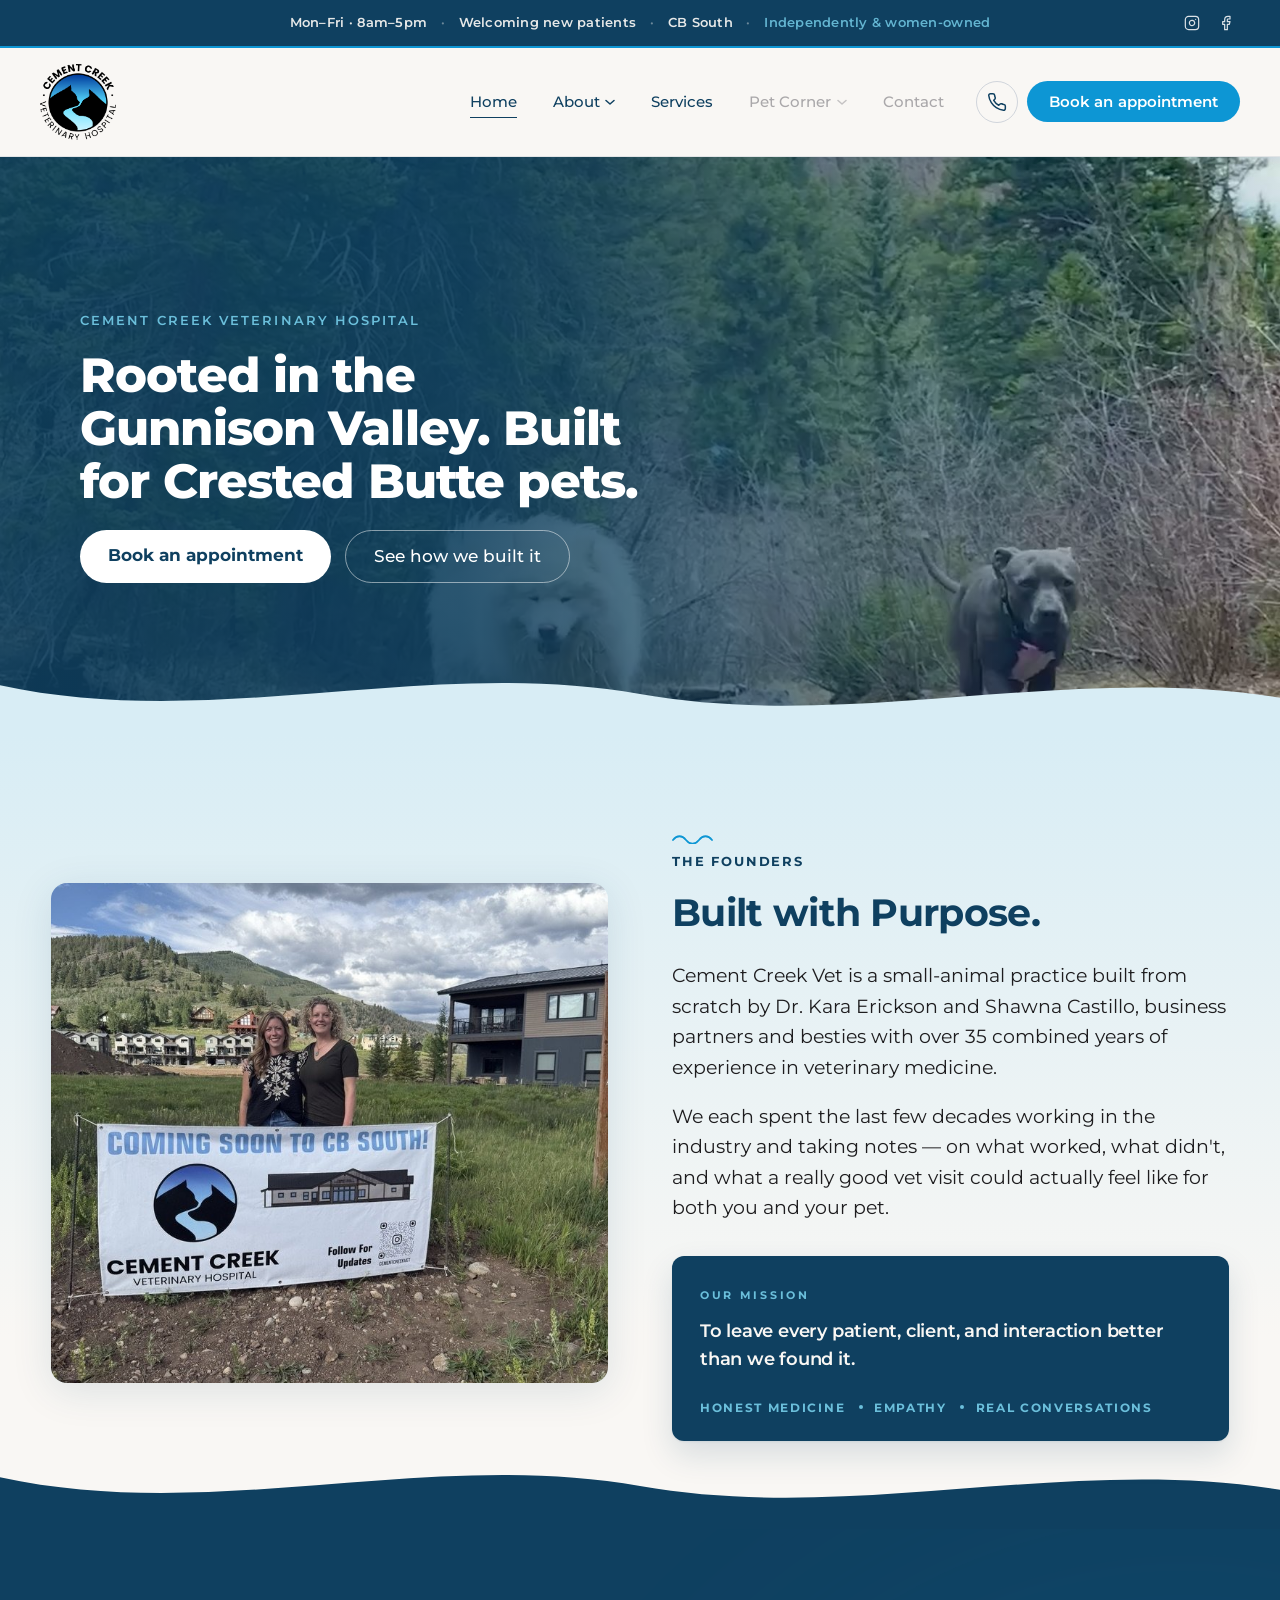
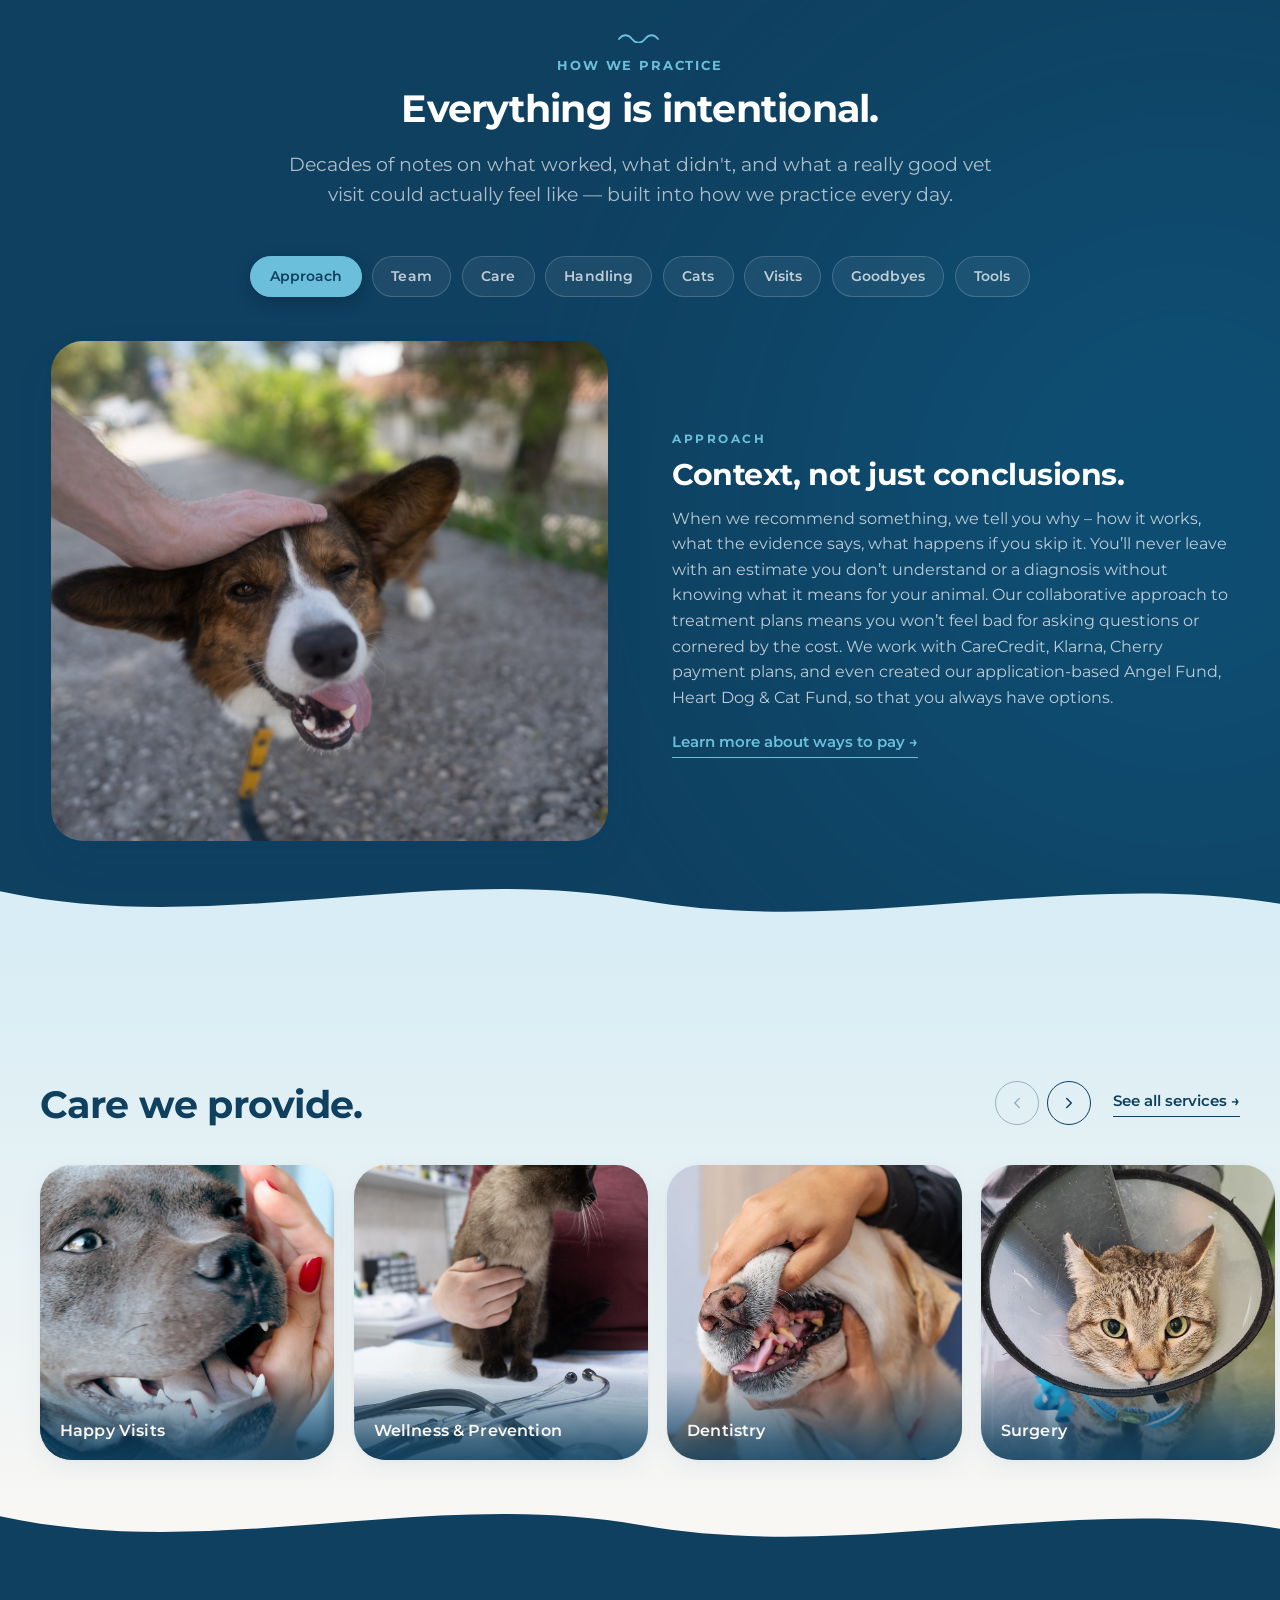
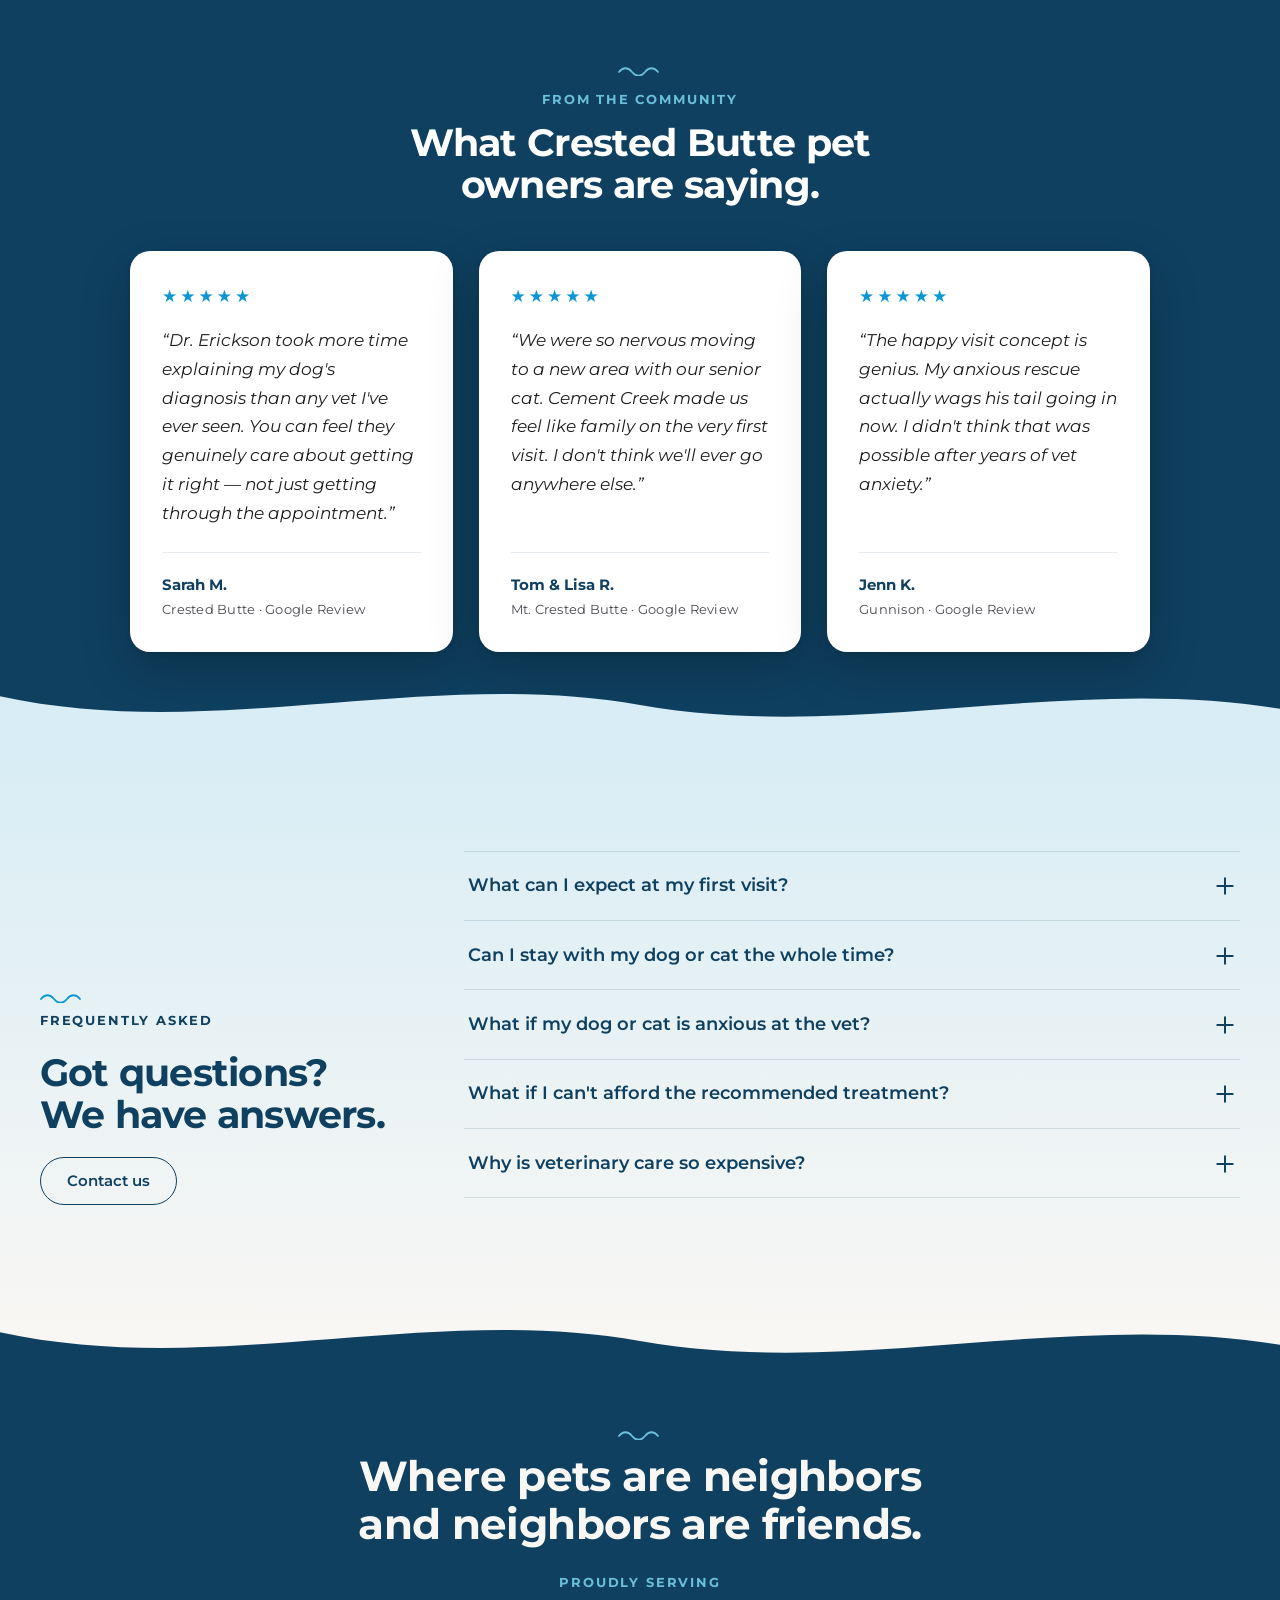
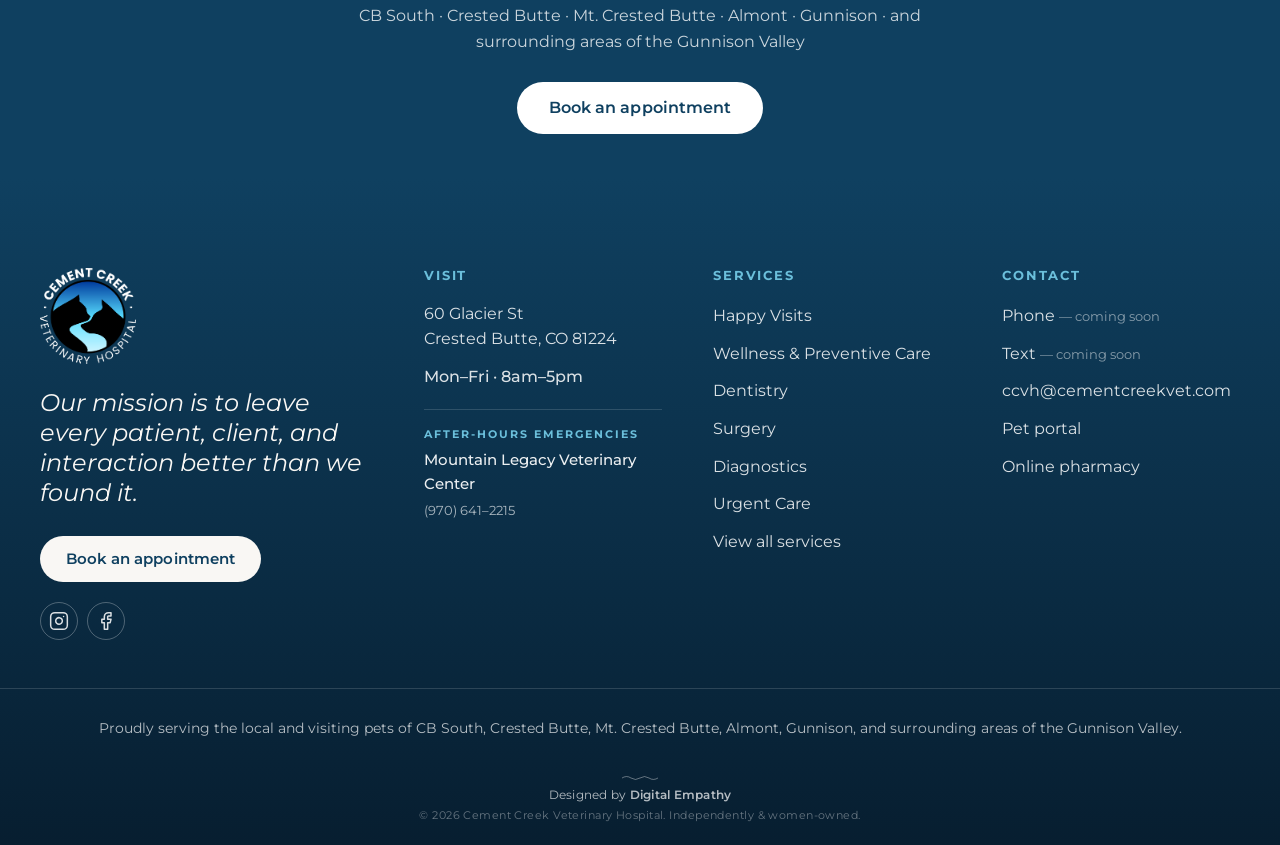
==== commit 965e0b32: "v16: rename -2 files to canonical names on v2-design The new design now loads at the root (/) — home" ====
--- a/index.html
+++ b/index.html
@@ -9,10 +9,19 @@
   <!-- Google Fonts -->
   <link rel="preconnect" href="https://fonts.googleapis.com" />
   <link rel="preconnect" href="https://fonts.gstatic.com" crossorigin />
-  <link href="https://fonts.googleapis.com/css2?family=Poppins:ital,wght@0,300;0,400;0,500;0,600;0,700;0,800;1,300;1,400;1,500;1,600&display=swap" rel="stylesheet" />
-
-  <link rel="stylesheet" href="styles/main.css" />
+  <link href="https://fonts.googleapis.com/css2?family=Montserrat:ital,wght@0,300;0,400;0,500;0,600;0,700;0,800;1,400;1,500&display=swap" rel="stylesheet" />
+
+  <link rel="stylesheet" href="styles/main.css?v=42" />
   <link rel="icon" type="image/png" href="assets/CEMENT CREEK MAIN LOGO_BADGE.png" />
+
+  <!-- Feedbucket — client feedback widget (Cement Creek project) -->
+  <script type="text/javascript">
+    (function(k) {
+        let s=document.createElement('script');s.defer=true;
+        s.src="https://cdn.feedbucket.app/assets/feedbucket.js";
+        s.dataset.feedbucket=k;document.head.appendChild(s);
+    })('0OCWwyM0vDK1iGGIJFXx')
+  </script>
 </head>
 <body>
 
@@ -52,11 +61,6 @@
             <a href="#" class="btn-white" data-todo="Book an appointment URL">Book an appointment</a>
             <a href="#everything-intentional" class="btn-ghost">See how we built it</a>
           </div>
-          <!-- Founder signature — preserved from the prior hero. -->
-          <p class="hero-signature">
-            <span class="hero-signature-mark" aria-hidden="true"></span>
-            Founded by <strong>Dr. Kara Erickson</strong> &amp; <strong>Shawna Castillo</strong>
-          </p>
         </div>
       </div>
     </section>
@@ -85,22 +89,27 @@
           <div class="founders__copy">
             <span class="eyebrow" data-reveal>The Founders</span>
             <h2 class="founders__title" id="founders-title" data-reveal>Built with Purpose.</h2>
+            <!-- Two-paragraph lede (matches the homepage-mockup
+                 "longer format"). Natural break at the em-dash
+                 sentence boundary. Copy is unchanged — just split. -->
             <p class="founders__lede" data-reveal>
-              Cement Creek Vet is a small-animal practice built from scratch by Dr. Kara Erickson and Shawna Castillo, business partners and besties with over 35 combined years of experience in veterinary medicine. We each spent the last few decades working in the industry and taking notes &mdash; on what worked, what didn't, and what a really good vet visit could actually feel like for both you and your pet.
+              Cement Creek Vet is a small-animal practice built from scratch by Dr. Kara Erickson and Shawna Castillo, business partners and besties with over 35 combined years of experience in veterinary medicine.
             </p>
-            <!-- MISSION — pulled out of body flow and treated as a
-                 designed statement: small "Our Mission" eyebrow,
-                 large italic pledge sentence, then the three
-                 pillars rendered as a separated trio underneath. -->
-            <figure class="mission" data-reveal>
+            <p class="founders__lede" data-reveal>
+              We each spent the last few decades working in the industry and taking notes &mdash; on what worked, what didn't, and what a really good vet visit could actually feel like for both you and your pet.
+            </p>
+            <!-- MISSION callout — navy card with eyebrow + pledge, and
+                 the three values as an inline dot-separated list inside
+                 the same card (per Brees — felt detached outside). -->
+            <figure class="mission mission--navy" data-reveal>
               <span class="mission__eyebrow">Our Mission</span>
               <blockquote class="mission__quote">
                 To leave every patient, client, and interaction <em>better than we found it.</em>
               </blockquote>
-              <ul class="mission__pillars" aria-label="How we deliver on our mission">
-                <li class="mission__pillar">Honest medicine</li>
-                <li class="mission__pillar">Empathy</li>
-                <li class="mission__pillar">Real conversations</li>
+              <ul class="values-tags" aria-label="How we deliver on our mission">
+                <li>Honest medicine</li>
+                <li>Empathy</li>
+                <li>Real conversations</li>
               </ul>
             </figure>
           </div>
@@ -122,6 +131,13 @@
       <div class="container">
 
         <header class="intentional__head">
+          <!-- Wave-mark squiggle + "How we practice" eyebrow per
+               brief + mockup. Powder Blue stroke on dark Midnight
+               Cove via currentColor inheritance. -->
+          <svg class="intentional__wave-mark" aria-hidden="true" width="44" height="12" viewBox="0 0 44 12" fill="none" data-reveal>
+            <path d="M1 8C5 3 10 3 14 8C18 13 23 13 27 8C31 3 36 3 40 8" stroke="currentColor" stroke-width="1.8" stroke-linecap="round"/>
+          </svg>
+          <p class="intentional__eyebrow" data-reveal>How we practice</p>
           <h2 class="intentional__title" id="intentional-title" data-reveal>
             Everything is <em>intentional.</em>
           </h2>
@@ -338,9 +354,9 @@
         </div>
       </header>
 
-      <!-- Horizontal scroll rail — no auto-motion. Drag, swipe, or
-           use the visible scrollbar to pan through services.
-           Cards are tall rounded pills with photo-fill + overlay caption. -->
+      <!-- Single horizontal scroll rail (restored per Brees) —
+           tall pill cards rotate horizontally via prev/next arrows
+           in the header, native drag/swipe, hidden scrollbar. -->
       <div class="services-rail" aria-label="Services available at Cement Creek">
 
         <article class="service-card photo-print">
@@ -403,6 +419,52 @@
           <figcaption class="photo-print__caption">Pharmacy</figcaption>
         </article>
 
+      </div>
+
+    </section>
+
+
+    <!-- ========================================================
+         TESTIMONIALS (brief — From the community)
+         3-up cards, restyled as warm white notecards (the site's
+         signature material: soft layered shadow on warm paper, no
+         hard border) so they sit inside the design language. Wave-
+         mark + creek-blue stars + editorial italic quote.
+         Placeholder copy flagged via data-todo until real reviews.
+         ======================================================== -->
+    <section class="reviews section--dark" aria-labelledby="reviews-title" data-todo="Replace placeholder reviews with real Google Reviews">
+      <header class="reviews__head">
+        <svg class="reviews__wave-mark" aria-hidden="true" width="44" height="12" viewBox="0 0 44 12" fill="none" data-reveal>
+          <path d="M1 8C5 3 10 3 14 8C18 13 23 13 27 8C31 3 36 3 40 8" stroke="currentColor" stroke-width="1.8" stroke-linecap="round"/>
+        </svg>
+        <span class="reviews__eyebrow" data-reveal>From the community</span>
+        <h2 class="reviews__title" id="reviews-title" data-reveal>What Crested Butte pet owners are saying.</h2>
+      </header>
+      <div class="reviews__grid">
+        <article class="review-card" data-reveal>
+          <div class="review-card__stars" aria-label="5 out of 5 stars">&#9733;&#9733;&#9733;&#9733;&#9733;</div>
+          <p class="review-card__quote">Dr. Erickson took more time explaining my dog's diagnosis than any vet I've ever seen. You can feel they genuinely care about getting it right &mdash; not just getting through the appointment.</p>
+          <footer class="review-card__by">
+            <span class="review-card__name">Sarah M.</span>
+            <span class="review-card__loc">Crested Butte &middot; Google Review</span>
+          </footer>
+        </article>
+        <article class="review-card" data-reveal>
+          <div class="review-card__stars" aria-label="5 out of 5 stars">&#9733;&#9733;&#9733;&#9733;&#9733;</div>
+          <p class="review-card__quote">We were so nervous moving to a new area with our senior cat. Cement Creek made us feel like family on the very first visit. I don't think we'll ever go anywhere else.</p>
+          <footer class="review-card__by">
+            <span class="review-card__name">Tom &amp; Lisa R.</span>
+            <span class="review-card__loc">Mt. Crested Butte &middot; Google Review</span>
+          </footer>
+        </article>
+        <article class="review-card" data-reveal>
+          <div class="review-card__stars" aria-label="5 out of 5 stars">&#9733;&#9733;&#9733;&#9733;&#9733;</div>
+          <p class="review-card__quote">The happy visit concept is genius. My anxious rescue actually wags his tail going in now. I didn't think that was possible after years of vet anxiety.</p>
+          <footer class="review-card__by">
+            <span class="review-card__name">Jenn K.</span>
+            <span class="review-card__loc">Gunnison &middot; Google Review</span>
+          </footer>
+        </article>
       </div>
     </section>
 
@@ -429,7 +491,7 @@
               Got questions? <em>We have answers.</em>
             </h2>
             <div data-reveal>
-              <a href="contact.html" class="btn btn--ghost btn--arrow" data-todo="Confirm contact route">Contact us</a>
+              <a href="contact.html" class="btn btn--ghost" data-todo="Confirm contact route">Contact us</a>
             </div>
           </header>
 
@@ -465,6 +527,14 @@
                   might need over the next year. If we recommend anything beyond
                   the wellness check, we'll tell you what and why.
                 </p>
+                <!-- Pricing callout (brief: Pale Powder Blue left-bordered
+                     inset). $[XX] is a placeholder until exam-fee confirmed. -->
+                <aside class="faq__callout" data-todo="Confirm new-patient exam fee with Shawna/Kara">
+                  <p class="faq__callout-label">New patient exam</p>
+                  <p class="faq__callout-body">
+                    A full 30-minute, nose-to-tail evaluation &mdash; not a 15-minute checklist. Exam fee is $[XX]. We're upfront about what you're paying for and why.
+                  </p>
+                </aside>
               </div>
             </details>
 
@@ -619,19 +689,29 @@
     <section class="closer" aria-labelledby="closer-title">
 
       <div class="container container--narrow">
+        <!-- Wave-mark squiggle above the CTA headline (brief +
+             mockup). Powder Blue stroke on the dark Midnight Cove
+             section per the dark-section convention. -->
+        <svg class="closer__wave-mark" aria-hidden="true" width="44" height="12" viewBox="0 0 44 12" fill="none" data-reveal>
+          <path d="M1 8C5 3 10 3 14 8C18 13 23 13 27 8C31 3 36 3 40 8" stroke="currentColor" stroke-width="1.8" stroke-linecap="round"/>
+        </svg>
         <h2 class="closer__title" id="closer-title" data-reveal>
           Where pets are neighbors <em>and neighbors are friends.</em>
         </h2>
-        <ul class="closer__areas" data-reveal aria-label="Service area">
-          <li class="closer__area-pill">CB South</li>
-          <li class="closer__area-pill">Crested Butte</li>
-          <li class="closer__area-pill">Mt. Crested Butte</li>
-          <li class="closer__area-pill">Almont</li>
-          <li class="closer__area-pill">Gunnison</li>
-          <li class="closer__area-pill closer__area-pill--more">+ the rest of the Valley</li>
-        </ul>
+
+        <!-- Brief: "Proudly serving" label + dot-separated town
+             list (no pills). Uses the same town names as the
+             previous v2 pill list — copy unchanged, just reshaped
+             into label + inline list per the brief spec. -->
+        <p data-reveal>
+          <span class="closer__serving-label">Proudly serving</span>
+          <span class="closer__towns">
+            CB South &middot; Crested Butte &middot; Mt. Crested Butte &middot; Almont &middot; Gunnison &middot; and surrounding areas of the Gunnison Valley
+          </span>
+        </p>
+
         <div data-reveal>
-          <a href="#" class="btn closer__cta btn--primary btn--arrow" data-todo="Book an appointment URL">Book an appointment</a>
+          <a href="#" class="btn closer__cta btn--primary" data-todo="Book an appointment URL">Book an appointment</a>
         </div>
       </div>
     </section>
--- a/styles/main.css
+++ b/styles/main.css
@@ -25,20 +25,25 @@
   --white: #FFFFFF;        /* mockup --bg-card — cards, lifted surfaces */
   --border: #E8E4DF;       /* mockup --border — warm subtle hairline */
 
-  /* Type — Poppins for everything, italic 1,400 used where the
-     previous Instrument Serif italic was the headline accent. */
-  --font-display: 'Poppins', system-ui, -apple-system, 'Segoe UI', sans-serif;
-  --font-body: 'Poppins', system-ui, -apple-system, 'Segoe UI', sans-serif;
-
-  /* Fluid type scale */
-  --fs-display: clamp(3rem, 2rem + 5vw, 7rem);
-  --fs-h1: clamp(2.5rem, 1.6rem + 4vw, 5.25rem);
-  --fs-h2: clamp(2rem, 1.3rem + 2.4vw, 3.5rem);
-  --fs-h3: clamp(1.5rem, 1.2rem + 1vw, 2rem);
-  --fs-h4: clamp(1.25rem, 1.05rem + 0.6vw, 1.5rem);
-  --fs-body: 1.0625rem;
-  --fs-body-lg: 1.1875rem;
-  --fs-small: 0.875rem;
+  /* Type — Montserrat throughout per the v2 design brief
+     (weights 300, 400, 500, 600, 700, 800). No serif face used
+     anywhere on the site. Italic 400/500 covers the editorial
+     italic moments (hero/closer emphasis spans). */
+  --font-display: 'Montserrat', system-ui, -apple-system, 'Segoe UI', sans-serif;
+  --font-body: 'Montserrat', system-ui, -apple-system, 'Segoe UI', sans-serif;
+
+  /* Fluid type scale — peaks at brief's specified pixel sizes on
+     wide desktop, scales down on narrow screens. Brief: H1 48/800,
+     H2 38/700, H3 30/700, CTA 42/700, FAQ q 18/600, body 17/400. */
+  --fs-display: clamp(2.5rem, 1.8rem + 2.4vw, 3rem);     /* 40-48px hero/page H1 */
+  --fs-h1: clamp(2.5rem, 1.8rem + 2.4vw, 3rem);          /* 40-48px page H1 */
+  --fs-h2: clamp(1.875rem, 1.4rem + 1.6vw, 2.375rem);    /* 30-38px section H2 */
+  --fs-h3: clamp(1.5rem, 1.2rem + 1vw, 1.875rem);        /* 24-30px tab H3 */
+  --fs-h4: clamp(1.125rem, 1rem + 0.4vw, 1.25rem);       /* 18-20px */
+  --fs-cta: clamp(2rem, 1.5rem + 2vw, 2.625rem);         /* 32-42px CTA heading */
+  --fs-body: 1.0625rem;                                  /* 17px body */
+  --fs-body-lg: 1.1875rem;                               /* 19px lede */
+  --fs-small: 0.8125rem;                                 /* 13px eyebrows/topbar/captions */
 
   /* Spacing (8px base) */
   --space-1: 0.5rem; --space-2: 1rem; --space-3: 1.5rem; --space-4: 2rem;
@@ -113,16 +118,19 @@
 
 h1, h2, h3, h4, h5 {
   font-family: var(--font-display);
-  font-weight: 500;            /* Poppins medium — confident without being heavy */
+  font-weight: 700;            /* Montserrat 700 per brief — H2/H3/H4/H5 default. H1 bumps to 800 (set per-element). */
   line-height: 1.1;
   letter-spacing: -0.018em;
   color: var(--ink); margin: 0;
 }
-/* Italic accents inside headings drop to light weight (300) for an
-   editorial contrast within the same line — bold-then-airy rhythm. */
-h1 em, h2 em, h3 em, h4 em {
-  font-weight: 300;
-  font-style: italic;
+h1 { font-weight: 800; }      /* Brief: H1 = 48px / 800 weight. */
+/* Brief: headings are a SINGLE weight + color — no accent words.
+   em inside any heading inherits the heading's weight/color and is
+   never italic. (Was an editorial light-italic treatment in v1.) */
+h1 em, h2 em, h3 em, h4 em, h5 em, h6 em {
+  font-weight: inherit;
+  font-style: normal;
+  color: inherit;
 }
 h1 { font-size: var(--fs-h1); }
 h2 { font-size: var(--fs-h2); }
@@ -144,22 +152,30 @@
 
 .eyebrow {
   font-family: var(--font-body);
-  font-size: 0.8125rem; font-weight: 600;
-  letter-spacing: 0.18em; text-transform: uppercase;
+  /* Brief: section eyebrow labels — 13px / 700 / 0.14em tracking. */
+  font-size: 0.8125rem; font-weight: 700;
+  letter-spacing: 0.14em; text-transform: uppercase;
   color: var(--ink);
-  display: inline-flex; align-items: center; gap: 0.625rem;
+  /* Stack the wave-mark pseudo ABOVE the text (vertical flex-column)
+     instead of placing it as a horizontal dash to the left. Matches
+     the homepage-mockup.html "wave-mark + section-label" pattern. */
+  display: inline-flex;
+  flex-direction: column;
+  align-items: flex-start;
+  gap: 0.45rem;
 }
 .eyebrow::before {
-  /* Wavy creek-mark instead of a straight dash — echoes the
-     creek motif used elsewhere on the page. Inline SVG sine wave
-     with 2.5 humps across 28px. */
+  /* 3-hump wave mark from homepage-mockup.html, sitting above the
+     eyebrow text. Stroke is vivid blue (--creek-deep #0d96d4) so
+     the mark reads as the same accent blue used for CTAs + the
+     "intentional" headline underline. Path: up-down-up sine,
+     viewBox 0 0 44 12. */
   content: '';
-  width: 32px; height: 8px;
-  background-image: url("data:image/svg+xml;utf8,<svg xmlns='http://www.w3.org/2000/svg' viewBox='0 0 32 8' preserveAspectRatio='none'><path d='M0 4 Q 4 0, 8 4 T 16 4 T 24 4 T 32 4' stroke='%230f4060' stroke-width='1.4' fill='none' stroke-linecap='round'/></svg>");
+  width: 44px; height: 12px;
+  background-image: url("data:image/svg+xml;utf8,<svg xmlns='http://www.w3.org/2000/svg' viewBox='0 0 44 12' fill='none'><path d='M1 8C5 3 10 3 14 8C18 13 23 13 27 8C31 3 36 3 40 8' stroke='%230d96d4' stroke-width='1.8' stroke-linecap='round' fill='none'/></svg>");
   background-repeat: no-repeat;
   background-size: 100% 100%;
-  display: inline-block;
-  align-self: center;
+  display: block;
 }
 
 /* -----------------------------------------------------------
@@ -192,18 +208,26 @@
 .photo-print--tall > img { aspect-ratio: 3 / 4; }
 
 /* Caption — overlay band along the bottom of the photo card.
-   Solid semi-transparent ink fill (no gradient — per design rule)
-   so the text reads clearly without painterly fading. */
+   Vertical gradient (transparent at top → solid ink at bottom) so
+   the caption color dissolves into the photo above instead of
+   cutting it with a hard horizontal line. The taller top padding
+   gives the fade room to read as atmospheric. */
 .photo-print__caption {
   position: absolute; left: 0; right: 0; bottom: 0;
-  padding: 1rem 1.25rem;
+  padding: 3rem 1.25rem 1rem;
   font-family: var(--font-body);
   font-weight: 600;
   font-size: 1rem;
   letter-spacing: 0.01em;
   color: var(--paper);
   text-align: left;
-  background: rgba(15, 64, 96, 0.72);   /* --ink-deep at 72% — solid scrim */
+  background: linear-gradient(
+    to bottom,
+    rgba(15, 64, 96, 0) 0%,
+    rgba(15, 64, 96, 0.35) 35%,
+    rgba(15, 64, 96, 0.78) 80%,
+    rgba(15, 64, 96, 0.88) 100%
+  );
 }
 
 /* -----------------------------------------------------------
@@ -223,6 +247,159 @@
 .btn--primary:hover { background: var(--ink); transform: translateY(-2px); box-shadow: var(--shadow-md); }
 .btn--ghost { background: transparent; color: var(--ink); border: 1px solid var(--ink); }
 .btn--ghost:hover { background: var(--ink); color: var(--paper); transform: translateY(-2px); }
+/* Vivid Mid outline pill (brief): used for "View all services" below
+   the homepage services grid + similar low-prominence CTAs. Fills
+   to Vivid Mid on hover. */
+.btn--outline {
+  background: transparent;
+  color: var(--creek-deep);
+  border: 1.5px solid var(--creek-deep);
+}
+.btn--outline:hover { background: var(--creek-deep); color: var(--white); transform: translateY(-2px); }
+
+/* GOOGLE REVIEWS section (brief — "From the community"). Three
+   white cards in a centered grid on flat warm off-white. Vivid
+   Mid star row, italic body, source + name footer. Placeholder
+   copy in the HTML (data-todo) until real reviews land. */
+/* TESTIMONIALS — 3-up white notecards on the Midnight Cove band.
+   Keeps the box format the client liked, set on the deep navy
+   (--ink #0f4060) so it's cohesive with the intentional + closer
+   sections. White cards pop on the navy; wave seams on both sides
+   (see .services-strip::after + .reviews::after) nest the dark band
+   between the light services / FAQ sections. */
+.reviews {
+  background: var(--ink);
+  padding-block: clamp(3.5rem, 8vw, 96px);
+  position: relative;
+}
+.reviews__head {
+  position: relative;
+  z-index: 1;
+  text-align: center;
+  max-width: 720px;
+  margin: 0 auto clamp(2rem, 3.5vw, 3rem);
+  padding-inline: clamp(1.25rem, 4vw, 2.5rem);
+}
+.reviews__wave-mark {
+  display: block;
+  margin: 0 auto 0.85rem;
+  color: var(--creek);          /* powder blue on the dark band */
+}
+.reviews__eyebrow {
+  display: block;
+  font-family: var(--font-body);
+  font-size: 13px;
+  font-weight: 700;
+  letter-spacing: 0.14em;
+  text-transform: uppercase;
+  color: var(--creek);
+}
+.reviews__title {
+  font-size: var(--fs-h2);
+  font-weight: 700;
+  margin: 0.75rem auto 0;
+  max-width: 22ch;
+  color: var(--white);          /* white on the dark band */
+}
+.reviews__grid {
+  position: relative;
+  z-index: 1;
+  display: grid;
+  grid-template-columns: repeat(3, 1fr);
+  gap: clamp(1.25rem, 2vw, 1.75rem);
+  max-width: 1100px;
+  margin: 0 auto;
+  padding-inline: clamp(1.25rem, 4vw, 2.5rem);
+  align-items: stretch;
+}
+.review-card {
+  display: flex;
+  flex-direction: column;
+  background: var(--white);
+  border-radius: 20px;
+  padding: clamp(1.75rem, 2.5vw, 2.25rem);
+  /* Deeper shadow so the white cards lift cleanly off the navy. */
+  box-shadow:
+    0 2px 4px rgba(0, 0, 0, 0.10),
+    0 18px 50px rgba(0, 0, 0, 0.22);
+  transition: transform 0.3s var(--ease-out), box-shadow 0.3s var(--ease-out);
+}
+.review-card:hover {
+  transform: translateY(-4px);
+  box-shadow:
+    0 4px 8px rgba(0, 0, 0, 0.12),
+    0 26px 64px rgba(0, 0, 0, 0.28);
+}
+.review-card__stars {
+  color: var(--creek-deep);
+  font-size: 1.0625rem;
+  letter-spacing: 3px;
+  margin-bottom: 1rem;
+}
+.review-card__quote {
+  /* Editorial italic, echoing the hero/closer voice — reads as a
+     quote, not a help-desk ticket. */
+  font-style: italic;
+  font-size: 1.0625rem;
+  line-height: 1.7;
+  color: var(--charcoal);
+  margin: 0 0 1.5rem;
+  /* push the attribution to the card bottom so a row of cards lines
+     up regardless of quote length */
+  flex: 1 1 auto;
+}
+.review-card__quote::before { content: '\201C'; }
+.review-card__quote::after  { content: '\201D'; }
+.review-card__by {
+  display: flex;
+  flex-direction: column;
+  gap: 0.15rem;
+  padding-top: 1.25rem;
+  border-top: 1px solid rgba(15, 64, 96, 0.10);
+}
+.review-card__name {
+  font-weight: 700;
+  font-size: 0.9375rem;
+  color: var(--ink);
+}
+.review-card__loc {
+  font-size: 0.8125rem;
+  letter-spacing: 0.02em;
+  color: var(--stone-warm, var(--charcoal));
+}
+
+@media (max-width: 900px) {
+  .reviews__grid { grid-template-columns: 1fr; max-width: 520px; }
+}
+
+/* Wave seam — bottom of services-strip, filled with the dark
+   reviews bg (--ink #0f4060) so the navy testimonial band reads as
+   rising up into the light services section. Mirrors founders::after. */
+.services-strip::after {
+  content: '';
+  position: absolute;
+  left: 0; right: 0; bottom: -1px;
+  height: clamp(48px, 7vw, 88px);
+  background-image: url("data:image/svg+xml;utf8,<svg xmlns='http://www.w3.org/2000/svg' viewBox='0 0 1440 70' preserveAspectRatio='none'><path d='M0,28 C240,65 480,5 720,35 C960,65 1200,10 1440,38 L1440,70 L0,70 Z' fill='%230f4060'/></svg>");
+  background-size: 100% 100%;
+  background-repeat: no-repeat;
+  pointer-events: none;
+  z-index: 3;
+}
+/* Wave seam — bottom of reviews, filled with the FAQ's top color
+   (--paper-warm #d8edf5) so the dark band lifts back into the light
+   FAQ section. Mirrors intentional::after. */
+.reviews::after {
+  content: '';
+  position: absolute;
+  left: 0; right: 0; bottom: -1px;
+  height: clamp(48px, 7vw, 88px);
+  background-image: url("data:image/svg+xml;utf8,<svg xmlns='http://www.w3.org/2000/svg' viewBox='0 0 1440 70' preserveAspectRatio='none'><path d='M0,28 C240,65 480,5 720,35 C960,65 1200,10 1440,38 L1440,70 L0,70 Z' fill='%23d8edf5'/></svg>");
+  background-size: 100% 100%;
+  background-repeat: no-repeat;
+  pointer-events: none;
+  z-index: 2;
+}
 .btn--text {
   background: transparent; color: var(--ink); padding: 0; border-radius: 0;
   border-bottom: 1px solid currentColor; padding-bottom: 2px; font-weight: 600;
@@ -249,7 +426,20 @@
   z-index: 50;
 }
 
-.topbar { background: var(--ink); color: var(--paper); font-size: 0.8125rem; letter-spacing: 0.02em; position: relative; z-index: 50; }
+.topbar {
+  background: var(--ink);
+  color: var(--paper);
+  /* Brief: top bar — 13px / 600 weight. */
+  font-size: 0.8125rem;
+  font-weight: 600;
+  letter-spacing: 0.02em;
+  position: relative;
+  z-index: 50;
+  /* 2.5px Vivid Mid hairline per brief — the "bookend with the
+     footer" detail that ties the dark top bar to the nav CTA + the
+     dark footer base. Do not remove. */
+  border-bottom: 2.5px solid var(--creek-deep);
+}
 .topbar__inner {
   max-width: var(--container-wide); margin-inline: auto;
   padding: 0.55rem clamp(1.25rem, 4vw, 2.5rem);
@@ -287,12 +477,12 @@
   width: 28px; height: 28px;
   display: inline-flex; align-items: center; justify-content: center;
   border-radius: 50%;
-  color: rgba(244, 235, 218, 0.85);
+  color: rgba(255, 255, 255, 0.85);
   transition: color 0.2s var(--ease-out), background-color 0.2s var(--ease-out), transform 0.2s var(--ease-out);
 }
 .topbar__social-link:hover {
   color: var(--creek);
-  background: rgba(244, 235, 218, 0.08);
+  background: rgba(255, 255, 255, 0.08);
   transform: translateY(-1px);
 }
 .topbar__social-link svg { display: block; }
@@ -520,6 +710,22 @@
   height: 580px;
   overflow: hidden;
 }
+/* Wavy bottom divider — same creek-bank seam the team/services
+   page heroes have (.page-hero--banner::after). Fills with the
+   founders section's top color (--paper-warm #d8edf5) so the hero
+   flows into the founders section with a water-ripple edge instead
+   of a hard straight cut. */
+.hero-banner::after {
+  content: '';
+  position: absolute;
+  left: 0; right: 0; bottom: -1px;
+  height: clamp(48px, 7vw, 88px);
+  background-image: url("data:image/svg+xml;utf8,<svg xmlns='http://www.w3.org/2000/svg' viewBox='0 0 1440 70' preserveAspectRatio='none'><path d='M0,28 C240,65 480,5 720,35 C960,65 1200,10 1440,38 L1440,70 L0,70 Z' fill='%23d8edf5'/></svg>");
+  background-size: 100% 100%;
+  background-repeat: no-repeat;
+  pointer-events: none;
+  z-index: 3;
+}
 .hero-banner video {
   position: absolute;
   inset: 0;
@@ -538,6 +744,14 @@
 .hero-text {
   color: #fff;
   max-width: 560px;
+}
+/* Signature wave-mark squiggle above the hero H1 — same 3-hump
+   mark used above the intentional / reviews / closer headings.
+   Powder cyan on the dark hero overlay, left-aligned with the copy. */
+.hero-wave-mark {
+  display: block;
+  color: #6bbfdb;
+  margin-bottom: 14px;
 }
 .hero-eyebrow {
   font-family: var(--font-display);
@@ -639,11 +853,19 @@
    The text column on the left flows from the top as normal.
    ----------------------------------------------------------- */
 .founders {
-  /* Mockup section gradient — powder blue fading to off-white. */
+  /* Per-section fixed-px gradient per brief. */
   background: linear-gradient(to bottom, var(--paper-warm) 0px, var(--paper) 600px);
-  padding-block: clamp(5rem, 9vw, 8rem);
+  padding-block: clamp(5rem, 9vw, 88px);
   position: relative;
   overflow: hidden;
+}
+/* Widen the founders section to match the mockup — drop the
+   1280px container cap and use section-level horizontal padding
+   (max 60px per side) so the image+copy grid breathes the full
+   viewport width on big screens. */
+.founders > .container {
+  max-width: none;
+  padding-inline: clamp(1.5rem, 4vw, 60px);
 }
 /* Wavy section divider — sits at the bottom of founders, filled
    with the dark intentional bg (--ink #0f4060). The wavy top edge
@@ -663,9 +885,10 @@
 }
 .founders__grid {
   display: grid;
-  /* Image LEFT, text RIGHT (swapped from the previous layout). */
-  grid-template-columns: 1fr 1.05fr;
-  gap: clamp(2rem, 5vw, 5rem);
+  /* Equal columns per mockup so image + copy each get half the
+     widened section. */
+  grid-template-columns: 1fr 1fr;
+  gap: clamp(2rem, 5vw, 80px);
   align-items: center;
   /* The hero video no longer bleeds into founders (banner hero
      replaced the creek mask, 2026-05-27), so the offset that
@@ -674,7 +897,7 @@
   padding-top: 0;
 }
 .founders__copy {
-  max-width: 540px;
+  max-width: none;
   margin-left: 0;
 }
 .founders__title { font-size: var(--fs-h2); margin: 1.25rem 0 1.75rem; }
@@ -710,9 +933,11 @@
   max-width: 22ch;
 }
 .mission__quote em {
-  font-style: italic;
-  font-weight: 300;
-  color: var(--ink);
+  /* Brief: mission statement is plain (white) text in the navy card
+     — no editorial italic / light-weight / accent. */
+  font-style: normal;
+  font-weight: inherit;
+  color: inherit;
 }
 .mission__pillars {
   list-style: none;
@@ -744,6 +969,106 @@
   transform: translateY(-50%);
   opacity: 0.55;
 }
+
+/* MISSION --navy — color-contrast callout variant (2026-05-28).
+   Wraps the mission block in a deep navy panel so the pledge reads
+   as the loudest moment in the Founders section. White italic
+   pledge, powder-blue eyebrow + pillar dots, vivid-blue highlight
+   under the italic phrase echoing the hero's "Gunnison Valley."
+   underline language. Picked over the powder-blue variant by Brees
+   so the section has real visual hierarchy on the new v12 palette. */
+.mission--navy {
+  background: var(--ink);
+  border-radius: 12px;          /* Mockup: 12px (was 20px in v2) */
+  /* Padding tightened to mockup spec (24px / 28px). Previous
+     clamp peaked at 40px which left a tall empty zone below the
+     pledge inside the now-wider founders section. */
+  padding: 1.5rem 1.75rem;
+  border-top: none; /* override default hairline rule on .mission */
+  box-shadow:
+    0 1px 2px rgba(15, 64, 96, 0.08),
+    0 14px 32px rgba(15, 64, 96, 0.14);
+}
+/* Pledge inside the navy card fills the card width — the global
+   .mission__quote max-width: 22ch was forcing a narrow column
+   inside the wider card, leaving an awkward dead zone to the
+   right and below. Override here so the pledge breathes the full
+   card width. */
+.mission--navy .mission__quote {
+  max-width: none;
+  font-size: 1.125rem;          /* Mockup: 18px / 600 weight */
+  font-weight: 600;
+  line-height: 1.55;
+}
+.mission--navy .mission__eyebrow {
+  color: var(--creek); /* powder-blue eyebrow reads on dark */
+}
+.mission--navy .mission__quote,
+.mission--navy .mission__quote em {
+  color: var(--paper); /* off-white pledge */
+}
+/* Brief: no accent underline on the mission statement — plain white
+   text in the navy card. (Vivid-blue underline removed.) */
+.mission--navy .mission__pillar {
+  color: rgba(255, 255, 255, 0.78); /* warm off-white, slightly dimmed */
+}
+.mission--navy .mission__pillar:not(:last-child)::after {
+  background: var(--creek-deep);
+  opacity: 1;
+}
+
+/* v2 — VALUES — inline editorial list below the mission card (per
+   Brees: no pills). The three values read as Midnight Cove text
+   separated by a small Vivid Mid dot, matching the site's
+   typographic voice rather than chip chrome. */
+.values-tags {
+  list-style: none;
+  margin: 1.5rem 0 0;
+  padding: 0;
+  display: flex;
+  flex-wrap: wrap;
+  align-items: center;
+  gap: 0.85rem;
+}
+.values-tags li {
+  display: flex;
+  align-items: center;
+  gap: 0.85rem;
+  color: var(--ink);
+  font-family: var(--font-body);
+  font-size: 1rem;
+  font-weight: 600;
+  letter-spacing: 0.01em;
+  white-space: nowrap;
+}
+/* Vivid Mid dot separator between values (not after the last). */
+.values-tags li:not(:last-child)::after {
+  content: '';
+  width: 5px;
+  height: 5px;
+  border-radius: 50%;
+  background: var(--creek-deep);
+}
+/* Inside the navy mission card — the values echo the "Our Mission"
+   eyebrow style (powder-blue, uppercase, tracked) so they read as a
+   distinct labeled element framing the pledge, differentiated by
+   treatment rather than a divider line. */
+.mission--navy .values-tags {
+  margin-top: 1.5rem;
+  gap: 0.7rem;
+}
+.mission--navy .values-tags li {
+  color: var(--creek);            /* powder blue, like "Our Mission" */
+  font-size: 0.75rem;
+  font-weight: 700;
+  letter-spacing: 0.14em;
+  text-transform: uppercase;
+}
+.mission--navy .values-tags li:not(:last-child)::after {
+  width: 4px;
+  height: 4px;
+  background: var(--creek);
+}
 /* Single image on the left (replaces the stacked polaroids).
    Rounded corners + soft shadow — no polaroid tilt or border. */
 .founders__media {
@@ -751,13 +1076,15 @@
 }
 .founders__image {
   margin: 0;
-  border-radius: 20px;
+  border-radius: 16px;          /* Brief mockup: 16px image radius */
   overflow: hidden;
-  box-shadow:
-    0 1px 2px rgba(15, 64, 96, 0.06),
-    0 18px 36px rgba(15, 64, 96, 0.10),
-    0 40px 90px rgba(15, 64, 96, 0.08);
-  aspect-ratio: 4 / 5;
+  box-shadow: 0 8px 40px rgba(15, 64, 96, 0.12);
+  /* Brief mockup: 100% wide × fixed 500px tall (no aspect-ratio).
+     Aspect-ratio dropped because the 3:4 source ratio combined
+     with the widened section makes the image stretch comically
+     tall on big screens. Fixed height + object-fit cover crops
+     the COMING SOON banner image to the visible band. */
+  height: clamp(360px, 42vw, 500px);
   background: var(--paper-warm);
 }
 .founders__image img {
@@ -775,7 +1102,7 @@
   }
   .founders__media { order: 2; }
   .founders__copy { order: 1; }
-  .founders__image { aspect-ratio: 4 / 3; }
+  .founders__image { height: clamp(280px, 60vw, 420px); }
 }
 
 /* -----------------------------------------------------------
@@ -816,28 +1143,60 @@
   pointer-events: none;
   z-index: 2;
 }
-.intentional > .container { position: relative; z-index: 1; }
+/* Widen the intentional section like the founders section per
+   Brees — drop the 1280px container cap and use section-level
+   padding (max 60px gutters). */
+.intentional > .container {
+  position: relative;
+  z-index: 1;
+  max-width: none;
+  padding-inline: clamp(1.5rem, 4vw, 60px);
+}
 
 .intentional__head {
-  display: grid;
-  grid-template-columns: auto 1fr;
-  gap: clamp(2rem, 5vw, 5rem);
-  align-items: end;
+  /* Single-column centered stack — wave + eyebrow + title + intro
+     center horizontally on the widened section. Override of the
+     stale 2-column grid; the second rule lower in the file does
+     the actual centering (max-width + margin-inline: auto +
+     text-align: center). */
+  display: block;
   margin-bottom: clamp(2.5rem, 4vw, 4rem);
 }
 .intentional__title {
-  font-size: var(--fs-h1); letter-spacing: -0.025em; line-height: 0.98;
-  max-width: 9ch;
+  /* Brief: section H2 — 38px / 700. Same scale as other section
+     headings (services-strip, founders, faq, reviews) so the
+     intentional headline doesn't visually overpower the others. */
+  font-size: var(--fs-h2);
+  font-weight: 700;
+  letter-spacing: -0.02em;
+  line-height: 1.1;
+  max-width: 14ch;
 }
 .intentional__title em {
-  font-style: italic; color: var(--white); position: relative;
+  /* Brief: headings are a single color + weight — no accent words.
+     em inherits the title's color/weight, non-italic. */
+  font-style: normal;
+  font-weight: inherit;
+  color: inherit;
   white-space: nowrap;
 }
-.intentional__title em::after {
-  /* hand-drawn marker underline under "intentional" */
-  content: ''; position: absolute; left: 2%; right: -2%; bottom: 0.05em; height: 0.18em;
-  background-image: url("data:image/svg+xml;utf8,<svg xmlns='http://www.w3.org/2000/svg' viewBox='0 0 200 12' preserveAspectRatio='none'><path d='M2 8 Q 30 2 60 7 T 120 6 T 198 5' stroke='%230d96d4' stroke-width='3.5' fill='none' stroke-linecap='round'/></svg>");
-  background-repeat: no-repeat; background-size: 100% 100%;
+/* Wave-mark + "How we practice" eyebrow above the section title
+   (brief + mockup). Powder Blue on the dark Midnight Cove band. */
+.intentional__wave-mark {
+  display: block;
+  /* margin-inline: auto centers the block-level SVG within the
+     centered head (text-align doesn't apply to blocks). */
+  margin: 0 auto 12px;
+  color: var(--creek);   /* inherited by stroke="currentColor" */
+}
+.intentional__eyebrow {
+  margin: 0 0 0.75rem;
+  font-family: var(--font-body);
+  font-size: 0.8125rem;
+  font-weight: 700;
+  letter-spacing: 0.14em;
+  text-transform: uppercase;
+  color: var(--creek);   /* Powder Blue eyebrow on dark per brief */
 }
 .intentional__intro {
   font-size: var(--fs-body-lg); color: var(--stone-warm);
@@ -976,17 +1335,29 @@
    still apply; the rules here only style the new tab structure.
    ----------------------------------------------------------- */
 .intentional__head {
-  /* Override the 2-column grid from the old mosaic — center the
-     head instead, since the tabs sit on their own row below. */
+  /* Full-section-width head per Brees — drop the 720px cap so the
+     head breathes the full intentional band like the founders
+     section. Inner elements (title with 14ch cap, intro with 56ch
+     cap, tabs) still center via their own margin-inline: auto, so
+     the centered layout is preserved; only the head container
+     itself expands to fill the section. */
   display: block;
   text-align: center;
-  max-width: 720px;
-  margin-inline: auto;
+  max-width: none;
+  margin-inline: 0;
   margin-bottom: clamp(2rem, 3.5vw, 3rem);
 }
 .intentional__title {
+  /* Keep the title on a single line per Brees (was capped at 14ch
+     which forced "Everything is intentional." to wrap). nowrap holds
+     it on one line; the mobile breakpoint below re-enables wrapping
+     so it never overflows narrow phones. */
   max-width: none;
-  font-size: clamp(2.25rem, 1.5rem + 2.5vw, 3.75rem);
+  white-space: nowrap;
+  margin-inline: auto;   /* center within the centered head */
+  /* Brief: section H2 — 38px / 700. The previous big clamp peak
+     of 3.75rem was overriding the global --fs-h2 scale. */
+  font-size: var(--fs-h2);
   /* White on the dark band. */
   color: var(--white);
   /* Breathe between the title and the intro paragraph below.
@@ -999,6 +1370,11 @@
   /* Soft white on the dark band. */
   color: rgba(255, 255, 255, 0.66);
   max-width: 56ch;
+}
+/* Re-enable wrapping on narrow phones so the single-line title
+   never overflows the viewport. */
+@media (max-width: 600px) {
+  .intentional__title { white-space: normal; }
 }
 
 .tab-strip {
@@ -1051,15 +1427,24 @@
 }
 .tab-panel.is-active {
   display: grid;
-  grid-template-columns: minmax(0, 0.85fr) minmax(0, 1.35fr);
-  gap: clamp(2rem, 4vw, 3.5rem);
+  /* Full-section-width img/text grid per Brees (matches the
+     founders section layout). Was capped at 1080px which made
+     the panel feel narrow on the wide intentional section. Now
+     fills the container with 1fr 1fr columns and an 80px gap like
+     founders. Inner content stays naturally centered because both
+     columns expand evenly. */
+  grid-template-columns: 1fr 1fr;
+  gap: clamp(2rem, 5vw, 80px);
   align-items: center;
-  max-width: 1080px;
-  margin-inline: auto;
+  max-width: none;
+  margin-inline: 0;
   opacity: 1;
 }
 .tab-panel--has-photo.is-active {
-  grid-template-columns: minmax(0, 1fr) minmax(0, 1.1fr);
+  /* photo variant uses the same 1fr 1fr as the default panel
+     since the section is now full-width and the image / copy
+     balance the row evenly. */
+  grid-template-columns: 1fr 1fr;
 }
 
 /* Large rounded thumbnail on the left of each tab-panel.
@@ -1067,13 +1452,16 @@
    an image that echoes the tab pill's thumbnail. Square aspect,
    matching corner radius to other rounded cards on the site. */
 .tab-panel__display {
+  /* Brief + Brees: img fills its full 50% column exactly like the
+     founders (sec2) image — width 100%, fixed-height crop (no square
+     aspect-ratio cap, no max-width, no left-align). Stretches edge to
+     edge of its 1fr column so the panel reads as a true 50/50 split. */
   width: 100%;
-  max-width: 360px;
-  aspect-ratio: 1 / 1;
+  height: clamp(360px, 42vw, 500px);
   border-radius: var(--radius-lg);
   object-fit: cover;
   display: block;
-  justify-self: center;
+  justify-self: stretch;
   box-shadow: var(--shadow-md);
 }
 .tab-panel__body { min-width: 0; }
@@ -1086,9 +1474,10 @@
   margin-bottom: 0.65rem;
 }
 .tab-panel__heading {
-  font-family: var(--font-display); font-weight: 400;
-  font-size: clamp(1.65rem, 1.25rem + 1.3vw, 2.4rem);
-  letter-spacing: -0.015em; line-height: 1.08;
+  /* Brief: Tab section heading (H3) — 30px / 700. */
+  font-family: var(--font-display); font-weight: 700;
+  font-size: var(--fs-h3);
+  letter-spacing: -0.015em; line-height: 1.12;
   color: var(--white);
   margin: 0 0 0.85rem;
 }
@@ -1138,18 +1527,77 @@
    auto-motion. Sections breathes ~clamp(4-6rem) of padding.
    ----------------------------------------------------------- */
 .services-strip {
-  /* Mockup section gradient — powder blue fading to off-white,
-     matching the intentional + faq bands so the light sections
-     share one cohesive treatment. The dark closer band below
-     provides the only strong contrast. */
+  /* Per-section fixed-px gradient per brief. Padding tightened
+     to 88px peak so the section is short-and-wide like the mockup
+     (was 8rem of vertical padding for the tall pill rail). */
   background: linear-gradient(to bottom, var(--paper-warm) 0px, var(--paper) 600px);
   position: relative;
-  padding-block: clamp(3rem, 5vw, 4.5rem);
-  /* Wave divider was removed (now lives on .faq::after), so the
-     extra bottom padding it used to need is gone — symmetric
-     block padding now. */
+  padding-block: clamp(3rem, 8vw, 88px);
   display: flex;
   flex-direction: column;
+}
+/* Widen the services section to match the mockup so the 5-col
+   grid breathes the full viewport width (capped at 60px gutters). */
+.services-strip > * {
+  width: 100%;
+  max-width: none;
+  margin-inline: auto;
+  padding-inline: clamp(1.5rem, 4vw, 60px);
+}
+/* 5-COLUMN photo card grid (brief). Replaces the previous tall
+   horizontal-scroll pill rail. Two rows × 5 cards = all 10
+   services visible at once on desktop. */
+.services-grid {
+  display: grid;
+  grid-template-columns: repeat(5, 1fr);
+  gap: 16px;
+  margin-top: clamp(1.5rem, 2.5vw, 2.25rem);
+}
+.services-grid .service-card.photo-print {
+  border-radius: 14px;
+  overflow: hidden;
+  position: relative;
+  margin: 0;
+  box-shadow: 0 2px 12px rgba(15, 64, 96, 0.08);
+  transition: transform 0.25s var(--ease), box-shadow 0.25s var(--ease);
+}
+.services-grid .service-card.photo-print img {
+  width: 100%;
+  height: 200px;            /* brief: short cards, photo-led */
+  aspect-ratio: auto;       /* override the 3:4 pill aspect */
+  object-fit: cover;
+  display: block;
+  transition: transform 0.3s var(--ease);
+}
+.services-grid .service-card.photo-print:hover {
+  transform: translateY(-2px);
+  box-shadow: 0 6px 22px rgba(15, 64, 96, 0.14);
+}
+.services-grid .service-card.photo-print:hover img { transform: scale(1.04); }
+/* Caption — brief specifies gradient label overlay (already styled
+   globally on .photo-print__caption). Compact padding inside the
+   smaller 200px cards. */
+.services-grid .photo-print__caption {
+  padding: 1.75rem 0.875rem 0.875rem;
+  font-size: 0.9375rem;
+  font-weight: 600;
+}
+/* "View all services" pill row below the grid (brief). */
+.services-strip__more {
+  display: flex;
+  justify-content: center;
+  margin-top: clamp(1.5rem, 2.5vw, 2.25rem);
+}
+
+/* Responsive collapse for narrower screens. */
+@media (max-width: 1100px) {
+  .services-grid { grid-template-columns: repeat(3, 1fr); }
+}
+@media (max-width: 700px) {
+  .services-grid { grid-template-columns: repeat(2, 1fr); }
+}
+@media (max-width: 420px) {
+  .services-grid { grid-template-columns: 1fr; }
 }
 
 /* Wave divider removed from services-strip — the FAQ section now
@@ -1173,10 +1621,12 @@
 }
 .services-strip__title {
   font-family: var(--font-display);
-  font-weight: 400;
-  font-size: clamp(1.85rem, 1.3rem + 1.6vw, 2.6rem);
+  /* Brief: all section H2 headings — 38px / 700 weight via the
+     shared --fs-h2 scale + the base h2 weight: 700 rule. */
+  font-weight: 700;
+  font-size: var(--fs-h2);
   letter-spacing: -0.015em;
-  line-height: 1.05;
+  line-height: 1.1;
   margin: 0.35rem 0 0;
   color: var(--ink);
 }
@@ -1265,7 +1715,12 @@
   /* Re-uses .photo-print (now a clean rounded card) — caption
      overlays the photo bottom with a solid ink scrim. */
 }
-.service-card.photo-print img { aspect-ratio: 3 / 4; }   /* tall pill */
+.service-card.photo-print img {
+  /* Brief was 3/4 tall pill (~373px tall at 280px wide). Brees
+     asked for ~25% shorter — 1/1 square brings ~280px tall, the
+     exact 25% reduction while keeping the rail format. */
+  aspect-ratio: 1 / 1;
+}
 
 /* Softer card shadow than the base --shadow-md so the row of
    cards doesn't pool a visible darker band into the cream bg
@@ -1290,98 +1745,77 @@
    shrunk + softened to support the headline without dominating.
    ----------------------------------------------------------- */
 .closer {
-  /* Wide cinematic photo background with ink-deep fallback color.
-     The image lives under a dark scrim (set via ::before) so the
-     headline + pills + CTA still read clearly. Negative margin-top
-     overlaps the section by 1px so any subpixel gap between
-     services-strip's warm-paper bg and this section's dark bg
-     doesn't show body paper through as a cream seam. */
-  background-color: var(--ink-deep);
-  background-image: url('../assets/images/closer-bg.jpg');
-  background-size: cover;
-  background-position: center;
-  background-repeat: no-repeat;
+  /* Brief: full Midnight Cove section (flat ink, no photo, no
+     scrim, no mask). The wavy top edge is now provided by a
+     stamped SVG divider on the section above (`.faq::after`)
+     rather than the closer itself. Same applies to .closer--services
+     and .closer--team — overrides removed below so all 3 page
+     closers read as one flat Midnight Cove band per brief. */
+  background-color: var(--ink);
   color: var(--paper);
-  position: relative; overflow: hidden; text-align: center;
-  padding-block: clamp(5rem, 8vw, 7rem);
-  margin-top: -1px;
+  position: relative;
+  text-align: center;
+  /* Tightened per Brees — was clamp(5rem, 9vw, 8rem) (80–128px),
+     then 2.75–4.25rem; trimmed again for a more compact CTA band. */
+  padding-block: clamp(1.75rem, 3.5vw, 3rem);
   isolation: isolate;
 }
-/* Dark scrim — top edge fully dark (var(--ink-deep)) ramping to a
-   softer mid-tone over the first 10%, so the image's top edge can't
-   bleed a lighter band into the seam above. The radial vignette
-   underneath keeps attention focused on the centered headline. */
-.closer::before {
-  content: ''; position: absolute; inset: 0;
-  background:
-    linear-gradient(to bottom,
-      var(--ink-deep) 0%,
-      rgba(15, 64, 96, 0.88) 4%,
-      rgba(15, 64, 96, 0.72) 12%,
-      rgba(15, 64, 96, 0.70) 88%,
-      rgba(15, 64, 96, 0.88) 100%),
-    radial-gradient(ellipse at center,
-      rgba(15, 64, 96, 0.45) 0%,
-      rgba(15, 64, 96, 0.75) 100%);
-  pointer-events: none;
-  z-index: 0;
-}
-
-/* Team page closer — white Samoyed photo (the previous team hero,
-   moved here). Wide landscape so default `center` works well.
-   Scrim lightened ~15-20 pts vs the homepage closer so the dog
-   reads through clearly as a meet-the-people moment rather than
-   just ambiance — headline + CTA still get the contrast they need. */
-/* Services page closer — brown/white dog with pink harness lying
-   on tile. Wide landscape (1600x900) fits the closer's banner
-   aspect cleanly. Dog's face sits at source y=14-31% (upper-left
-   quadrant), so background-position is biased UPWARD so the face
-   stays visible in the cover-cropped strip regardless of viewport. */
-.closer--services {
-  background-image: url('../assets/images/services-closer-bg.jpg');
-  background-position: center 15%;
-}
-
-.closer--team {
-  background-image: url('../assets/images/team-closer-bg.jpg');
-  /* Original 768x328 dog photo at full width — cover-cropped to
-     fill 100% of the closer's width. Some vertical clipping is
-     accepted as the trade-off (the dog photo is squat-landscape
-     and the closer is wider 3:1ish, so cover-fit favors width).
-     Position biased slightly upward so the dog's head and mouth
-     stay in the visible strip without the bottom collar/ground
-     dominating. */
-  background-position: center 35%;
-}
-.closer--team::before {
-  background:
-    linear-gradient(to bottom,
-      var(--ink-deep) 0%,
-      rgba(15, 64, 96, 0.78) 5%,
-      rgba(15, 64, 96, 0.55) 14%,
-      rgba(15, 64, 96, 0.50) 86%,
-      rgba(15, 64, 96, 0.80) 100%),
-    radial-gradient(ellipse at center,
-      rgba(15, 64, 96, 0.20) 0%,
-      rgba(15, 64, 96, 0.55) 100%);
+/* Variants neutralized — no photo, no scrim, flat ink for all
+   three page closers per brief. Selectors kept (still apply to
+   services and team markup) so we can re-introduce variant
+   treatments later via the same hooks if needed. */
+.closer--services,
+.closer--team { background-image: none; background-position: initial; }
+/* Wave-mark squiggle above the closer headline (brief + mockup).
+   Powder Blue stroke on dark Midnight Cove, centered, sits ~18px
+   above the H2 per mockup. */
+.closer__wave-mark {
+  display: block;
+  margin: 0 auto 12px;
+  color: var(--creek);  /* powder blue — inherited by stroke="currentColor" */
 }
 .closer__title {
-  /* Tighter than `--fs-display`: peaks at 3.5rem instead of 7rem so
-     the closing line is emphatic without filling the viewport. */
-  font-size: clamp(2rem, 1.5rem + 2.4vw, 3.5rem);
-  font-style: italic;
-  font-weight: 500;
-  color: var(--paper); line-height: 1.08; letter-spacing: -0.02em;
-  margin: 0 auto 2rem;
+  /* Brief: CTA heading 42px / 700 weight. Italic + light-weight
+     em pattern dropped per brief (Montserrat throughout, no serif
+     or editorial italic on v2). */
+  font-size: var(--fs-cta);
+  font-style: normal;
+  font-weight: 700;
+  color: var(--paper); line-height: 1.15; letter-spacing: -0.015em;
+  margin: 0 auto 1.5rem;
   max-width: 22ch;
   position: relative;
 }
-.closer__title em { color: var(--creek); font-style: italic; font-weight: 300; }
+.closer__title em { color: inherit; font-style: normal; font-weight: inherit; }
 
 /* Service-area pills — small rounded chips listing where they serve.
    Outlined cream on the dark ink-deep band so the row feels light + airy.
    The "+ the rest of the Valley" pill uses a slightly different style
    (no border, italic, dimmer) so it reads as a tail / continuation. */
+/* Closer "Proudly serving" label + town list — per brief, a small
+   uppercase label above an inline dot-separated town list (no
+   pills, no flexbox grid — just inline text with · separators). */
+.closer__serving-label {
+  display: block;
+  font-family: var(--font-body);
+  font-size: 0.8125rem;
+  font-weight: 700;
+  letter-spacing: 0.14em;
+  text-transform: uppercase;
+  color: var(--creek);
+  margin: 0 0 0.625rem;
+}
+.closer__towns {
+  display: block;
+  font-family: var(--font-body);
+  font-size: 1rem;
+  font-weight: 400;
+  line-height: 1.6;
+  color: rgba(255, 255, 255, 0.78);
+  max-width: 60ch;
+  margin: 0 auto clamp(1.25rem, 2.5vw, 1.75rem);
+}
+/* (Legacy v1 town-pill styles kept below so they don't break v1.) */
 .closer__areas {
   list-style: none; padding: 0;
   margin: 0 auto clamp(2rem, 3.5vw, 3rem);
@@ -1396,22 +1830,26 @@
   letter-spacing: 0.01em;
   padding: 0.45rem 1rem;
   border-radius: 999px;
-  border: 1px solid rgba(244, 235, 218, 0.35);
-  color: rgba(244, 235, 218, 0.92);
-  background: rgba(244, 235, 218, 0.04);
+  border: 1px solid rgba(255, 255, 255, 0.35);
+  color: rgba(255, 255, 255, 0.92);
+  background: rgba(255, 255, 255, 0.04);
   transition: background-color 0.2s var(--ease-out), border-color 0.2s var(--ease-out);
 }
 .closer__area-pill--more {
   font-style: italic;
   border-color: transparent;
   background: transparent;
-  color: rgba(244, 235, 218, 0.6);
+  color: rgba(255, 255, 255, 0.6);
   padding-inline: 0.5rem;
 }
 
 .closer__cta { font-size: 1rem; padding: 1.1rem 2rem; position: relative; }
-.closer__cta.btn--primary { background: var(--creek); color: var(--ink-deep); }
-.closer__cta.btn--primary:hover { background: var(--paper); color: var(--ink-deep); }
+/* Brief: primary CTA on the homepage closer is a WHITE pill button
+   (white bg, Midnight Cove text) — high contrast on the flat dark
+   ink section. Hover lifts to powder blue for warmth without
+   breaking the white-on-dark hierarchy. */
+.closer__cta.btn--primary { background: var(--white); color: var(--ink); }
+.closer__cta.btn--primary:hover { background: var(--paper-warm); color: var(--ink); }
 
 /* -----------------------------------------------------------
    11 — After-hours emergency callout
@@ -1468,15 +1906,17 @@
 }
 .site-footer__heading {
   font-family: var(--font-body); font-weight: 700;
-  font-size: 0.75rem; letter-spacing: 0.22em; text-transform: uppercase;
+  /* Brief: footer column headings — 13px / 700 / uppercase / 0.14em. */
+  font-size: 0.8125rem; letter-spacing: 0.14em; text-transform: uppercase;
   color: var(--creek); margin: 0 0 1.25rem;
 }
-.site-footer__address { font-style: normal; line-height: 1.55; color: rgba(244, 235, 218, 0.85); margin-bottom: 0.75rem; }
-.site-footer__hours { color: rgba(244, 235, 218, 0.85); margin: 0 0 1.25rem; }
+/* Brief: footer body / links — 16px / 400-500 weight. */
+.site-footer__address { font-style: normal; font-size: 1rem; font-weight: 400; line-height: 1.55; color: rgba(255, 255, 255, 0.85); margin-bottom: 0.75rem; }
+.site-footer__hours { font-size: 1rem; font-weight: 500; color: rgba(255, 255, 255, 0.85); margin: 0 0 1.25rem; }
 .site-footer__after-hours {
   margin: 0;
   padding-top: 1rem;
-  border-top: 1px solid rgba(244, 235, 218, 0.14);
+  border-top: 1px solid rgba(255, 255, 255, 0.14);
   display: flex; flex-direction: column; gap: 0.25rem;
 }
 .site-footer__after-hours-label {
@@ -1488,7 +1928,7 @@
   color: var(--creek);
 }
 .site-footer__after-hours-link {
-  color: rgba(244, 235, 218, 0.92);
+  color: rgba(255, 255, 255, 0.92);
   font-size: 0.9375rem;
   font-weight: 500;
   transition: color 0.2s var(--ease-out);
@@ -1501,7 +1941,7 @@
   font-family: var(--font-body);
   font-size: 0.8125rem;
   font-weight: 400;
-  color: rgba(244, 235, 218, 0.65);
+  color: rgba(255, 255, 255, 0.65);
   transition: color 0.2s var(--ease-out);
 }
 .site-footer__after-hours-phone:hover { color: var(--creek); }
@@ -1517,8 +1957,8 @@
   width: 38px; height: 38px;
   border-radius: 50%;
   display: inline-flex; align-items: center; justify-content: center;
-  color: rgba(244, 235, 218, 0.85);
-  border: 1px solid rgba(244, 235, 218, 0.28);
+  color: rgba(255, 255, 255, 0.85);
+  border: 1px solid rgba(255, 255, 255, 0.28);
   transition: background-color 0.2s var(--ease-out),
               color 0.2s var(--ease-out),
               border-color 0.2s var(--ease-out),
@@ -1535,16 +1975,16 @@
 .site-footer__contact,
 .site-footer__links { list-style: none; padding: 0; margin: 0; display: flex; flex-direction: column; gap: 0.65rem; }
 .site-footer__contact a,
-.site-footer__links a { color: rgba(244, 235, 218, 0.85); transition: color 0.2s var(--ease-out); font-size: 0.9375rem; }
+.site-footer__links a { color: rgba(255, 255, 255, 0.85); transition: color 0.2s var(--ease-out); font-size: 1rem; }
 .site-footer__contact a:hover,
 .site-footer__links a:hover { color: var(--creek); }
-.site-footer__small { color: rgba(244, 235, 218, 0.5); font-size: 0.8125rem; }
+.site-footer__small { color: rgba(255, 255, 255, 0.5); font-size: 0.8125rem; }
 
 .site-footer__service-area {
-  border-top: 1px solid rgba(244, 235, 218, 0.14);
+  border-top: 1px solid rgba(255, 255, 255, 0.14);
   padding: 1.75rem clamp(1.25rem, 4vw, 2.5rem);
   text-align: center; font-size: 0.875rem;
-  color: rgba(244, 235, 218, 0.7);
+  color: rgba(255, 255, 255, 0.7);
   max-width: var(--container-wide); margin: 0 auto;
 }
 /* Bottom legal/credit block — kept tight so it reads as a
@@ -1558,25 +1998,29 @@
   flex-direction: column;
   align-items: center;
   gap: 0.15rem;
-  color: rgba(244, 235, 218, 0.55);
+  color: rgba(255, 255, 255, 0.55);
 }
 .site-footer__wave {
   width: 36px; height: 6px;
-  color: rgba(244, 235, 218, 0.4);
+  color: rgba(255, 255, 255, 0.4);
   margin-bottom: 0.1rem;
 }
 .site-footer__credit {
   margin: 0;
   font-size: 0.78rem;
   letter-spacing: 0.02em;
-  color: rgba(244, 235, 218, 0.7);
+  color: rgba(255, 255, 255, 0.7);
 }
 .site-footer__credit-link {
-  color: var(--paper);
+  /* Inherits the "Designed by" color (white at parent opacity)
+     and just bolds slightly for the link. No underline — Brees
+     wanted the link to read as part of the credit line, not as
+     a styled link. Creek-cyan hover preserved for affordance. */
+  color: inherit;
   font-weight: 600;
-  border-bottom: 1px solid rgba(244, 235, 218, 0.35);
-  padding-bottom: 1px;
-  transition: color 0.2s var(--ease-out), border-color 0.2s var(--ease-out);
+  border-bottom: none;
+  text-decoration: none;
+  transition: color 0.2s var(--ease-out);
 }
 .site-footer__credit-link:hover {
   color: var(--creek);
@@ -1589,7 +2033,7 @@
      line above it. */
   font-size: 0.6875rem;
   letter-spacing: 0.04em;
-  color: rgba(244, 235, 218, 0.38);
+  color: rgba(255, 255, 255, 0.38);
 }
 
 /* Button override inside the footer — the dark ink footer background
@@ -1657,18 +2101,23 @@
   gap: 1.25rem;
 }
 .page-hero__title {
+  /* Brief: page H1 48px / 800, Montserrat, no editorial italic.
+     em accents are recolored (not italicized) — matches the
+     homepage closer/intentional title treatment. */
   font-family: var(--font-display);
-  font-style: italic;
-  font-weight: 500;
-  font-size: clamp(2.25rem, 1.4rem + 2.8vw, 4rem);
-  line-height: 1.05;
-  letter-spacing: -0.022em;
+  font-style: normal;
+  font-weight: 800;
+  font-size: var(--fs-h1);
+  line-height: 1.08;
+  letter-spacing: -0.02em;
   color: var(--ink);
   margin: 0;
 }
 .page-hero__title em {
-  font-style: italic;
-  font-weight: 300;
+  /* Brief: single-color headings — em inherits title color/weight. */
+  font-style: normal;
+  font-weight: inherit;
+  color: inherit;
 }
 .page-hero__lede {
   font-size: var(--fs-body-lg);
@@ -1683,15 +2132,11 @@
    in cream. Bottom edge is a wavy creek-bank silhouette
    (paper-warm fill) flowing into the team section below. */
 .page-hero--banner {
-  background-color: var(--ink-deep);
-  background-image: url('../assets/images/team-page-hero.jpg');
-  background-size: cover;
-  /* New team hero is portrait (768x1024) — biased lower so the
-     founders themselves (faces + branded shirts) sit in the visible
-     horizontal strip, with the branded tent banner still peeking
-     overhead at the top edge. */
-  background-position: center 55%;
-  background-repeat: no-repeat;
+  /* Brief: page banner = solid Midnight Cove background with the
+     photo at ~15% opacity / luminosity blend (a faint tonal texture,
+     not a full visible photo). The image lives on ::before below. */
+  background-color: var(--ink);
+  position: relative;
   /* ~50vh tall, capped so it doesn't dominate at any viewport */
   min-height: clamp(360px, 50vh, 520px);
   padding-block: clamp(4rem, 7vw, 6rem) clamp(5.5rem, 9vw, 8rem);
@@ -1699,18 +2144,17 @@
   isolation: isolate;
   color: var(--paper);
 }
-/* Dark scrim over the photo so the overlaid text reads cleanly. */
+/* Brief: banner photo at ~15% opacity, luminosity blend over the
+   Midnight Cove background — faint texture behind the headline. */
 .page-hero--banner::before {
   content: '';
   position: absolute; inset: 0;
-  background:
-    linear-gradient(to right,
-      rgba(15, 64, 96, 0.78) 0%,
-      rgba(15, 64, 96, 0.55) 50%,
-      rgba(15, 64, 96, 0.45) 100%),
-    linear-gradient(to bottom,
-      rgba(15, 64, 96, 0.20) 0%,
-      rgba(15, 64, 96, 0.55) 100%);
+  background-image: url('../assets/images/team-page-hero.jpg');
+  background-size: cover;
+  background-position: center 55%;
+  background-repeat: no-repeat;
+  opacity: 0.15;
+  mix-blend-mode: luminosity;
   pointer-events: none;
   z-index: 0;
 }
@@ -1742,20 +2186,31 @@
   color: var(--paper);
 }
 .page-hero--banner .page-hero__title em {
+  color: inherit;   /* single-color heading per brief */
+}
+.page-hero--banner .page-hero__lede {
+  color: rgba(255, 255, 255, 0.90);
+}
+
+/* Services-page banner — white Samoyed (the dog from the old CTA
+   section, per Brees), set as the faint ::before texture per brief. */
+.page-hero--services::before {
+  background-image: url('../assets/images/team-closer-bg.jpg');
+  background-position: center 40%;
+}
+
+/* Signature wave-mark squiggle above the page-hero H1 (services) —
+   same 3-hump mark + powder cyan as the homepage hero + section
+   headings, left-aligned with the banner copy. */
+.page-hero__wave-mark {
+  display: block;
   color: var(--creek);
-}
-.page-hero--banner .page-hero__lede {
-  color: rgba(244, 235, 218, 0.90);
-}
-
-/* Services-page banner — override bg image to the cat-on-exam-table
-   photo. Position biased toward the lower-middle so the cat's
-   face stays centered in the visible horizontal strip after
-   CSS center-cropping. */
-.page-hero--services {
-  background-image: url('../assets/images/services-page-hero.jpg');
-  background-position: center 50%;
-}
+  margin-bottom: 0.6rem;
+}
+/* When the standalone wave-mark is present, suppress the eyebrow's
+   own inline dash so the hero shows a single (prominent) wave, not
+   two stacked ones — matches the reviews/intentional stacking. */
+.page-hero__wave-mark + .eyebrow--on-dark::before { display: none; }
 
 /* Eyebrow on dark — paper-colored text + creek-cyan wave so it
    still reads against the dark scrim. */
@@ -1763,7 +2218,11 @@
   color: var(--paper);
 }
 .eyebrow--on-dark::before {
-  background-image: url("data:image/svg+xml;utf8,<svg xmlns='http://www.w3.org/2000/svg' viewBox='0 0 32 8' preserveAspectRatio='none'><path d='M0 4 Q 4 0, 8 4 T 16 4 T 24 4 T 32 4' stroke='%236bbfdb' stroke-width='1.4' fill='none' stroke-linecap='round'/></svg>");
+  /* Same 3-hump wave-mark, recolored to powder cyan (--creek
+     #6bbfdb) so it reads as a soft accent on dark sections
+     (page-hero banners, dark Intentional band) where vivid blue
+     would compete with the darker bg. */
+  background-image: url("data:image/svg+xml;utf8,<svg xmlns='http://www.w3.org/2000/svg' viewBox='0 0 44 12' fill='none'><path d='M1 8C5 3 10 3 14 8C18 13 23 13 27 8C31 3 36 3 40 8' stroke='%236bbfdb' stroke-width='1.8' stroke-linecap='round' fill='none'/></svg>");
 }
 
 /* -----------------------------------------------------------
@@ -1799,18 +2258,25 @@
   align-items: center;
   gap: 1rem;
 }
+/* Center the eyebrow's wave-mark above its text (the eyebrow defaults
+   to left-aligning its stacked squiggle) so it sits centered over
+   "Co-Founders" in this centered head. */
+.team-section__head .eyebrow { align-items: center; }
 .team-section__title {
+  /* Brief: section H2 38px / 700, Montserrat, no editorial italic. */
   font-family: var(--font-display);
-  font-weight: 500;
-  font-size: clamp(2rem, 1.3rem + 2.2vw, 3.25rem);
-  line-height: 1.05;
-  letter-spacing: -0.02em;
+  font-weight: 700;
+  font-size: var(--fs-h2);
+  line-height: 1.1;
+  letter-spacing: -0.018em;
   color: var(--ink);
   margin: 0;
 }
 .team-section__title em {
-  font-style: italic;
-  font-weight: 300;
+  /* Brief: single-color headings — em inherits title color/weight. */
+  font-style: normal;
+  font-weight: inherit;
+  color: inherit;
 }
 .team-section__intro {
   font-size: var(--fs-body-lg);
@@ -1873,21 +2339,24 @@
   flex: 1;
 }
 .founder-card__name {
+  /* Brief: Bio name 34px / 400 weight, Montserrat. */
   font-family: var(--font-display);
-  font-weight: 500;
-  font-size: clamp(1.5rem, 1.15rem + 1vw, 2rem);
+  font-weight: 400;
+  font-size: 2.125rem;        /* 34px */
   line-height: 1.1;
   letter-spacing: -0.018em;
   color: var(--ink);
   margin: 0;
 }
 .founder-card__title {
+  /* Brief: Bio role 16px / 500 weight, Mid Gray (#4a4850).
+     Not uppercase, not the vivid-blue eyebrow treatment. */
   font-family: var(--font-body);
-  font-size: 0.7rem;
-  font-weight: 700;
-  letter-spacing: 0.22em;
-  text-transform: uppercase;
-  color: var(--creek-deep);
+  font-size: 1rem;            /* 16px */
+  font-weight: 500;
+  letter-spacing: 0;
+  text-transform: none;
+  color: var(--stone);        /* Mid Gray */
   margin: 0 0 0.5rem;
 }
 .founder-card__intro {
@@ -1916,7 +2385,7 @@
   cursor: pointer;
   list-style: none;
   font-family: var(--font-body);
-  font-size: 0.85rem;
+  font-size: 0.9375rem;        /* Brief: bio summary 15px / 600 */
   font-weight: 600;
   letter-spacing: 0.04em;
   text-transform: uppercase;
@@ -1990,29 +2459,21 @@
   border-top: 1px solid rgba(22, 59, 108, 0.12);
 }
 .founder-card__breed-q {
-  font-family: var(--font-display);
-  font-style: italic;
-  font-weight: 400;
-  font-size: 0.95rem;
+  /* Brief: Fun Q&A question label — 12px uppercase, Midnight Cove.
+     Reads as a label (not an italic editorial line). */
+  font-family: var(--font-body);
+  font-style: normal;
+  font-weight: 700;
+  font-size: 0.75rem;          /* 12px */
+  letter-spacing: 0.12em;
+  text-transform: uppercase;
   line-height: 1.4;
-  color: var(--ink);
-  margin: 0 0 0.6rem;
-  display: flex;
-  align-items: baseline;
-  gap: 0.55rem;
-}
-.founder-card__breed-q::before {
-  content: '';
-  flex-shrink: 0;
-  width: 22px; height: 6px;
-  background-image: url("data:image/svg+xml;utf8,<svg xmlns='http://www.w3.org/2000/svg' viewBox='0 0 32 8' preserveAspectRatio='none'><path d='M0 4 Q 4 0, 8 4 T 16 4 T 24 4 T 32 4' stroke='%230d96d4' stroke-width='1.4' fill='none' stroke-linecap='round'/></svg>");
-  background-repeat: no-repeat;
-  background-size: 100% 100%;
-  position: relative;
-  top: -0.25em;
+  color: var(--ink);           /* Midnight Cove */
+  margin: 0 0 0.5rem;
 }
 .founder-card__breed-a {
-  font-size: 0.92rem;
+  /* Brief: Fun Q&A answer — 16px. */
+  font-size: 1rem;             /* 16px */
   line-height: 1.6;
   color: var(--charcoal);
   margin: 0;
@@ -2045,7 +2506,7 @@
    muted paper tone instead of stone so the disabled link still
    reads as a footer item, just dimmed. */
 .site-footer__links a.nav-disabled {
-  color: rgba(244, 235, 218, 0.40) !important;
+  color: rgba(255, 255, 255, 0.40) !important;
   opacity: 1;
 }
 /* Disabled link inside a dropdown parent — keep the caret visible
@@ -2092,12 +2553,25 @@
   z-index: 2;
 }
 
-/* Two-column layout — sticky 280px menu, fluid focus pane */
+/* Open the services section to full width (per Brees — client
+   dislikes the capped site-width look). Drops the 1280px container
+   cap, matching the homepage founders section. */
+.services-page > .container {
+  max-width: none;
+  padding-inline: clamp(1.5rem, 4vw, 60px);
+}
+
+/* Three-column rhythm at full width: menu 20% | image 40% | text 40%.
+   Built as a nested grid — layout = menu(20%) + focus(80%); each
+   panel inside = image(50%) + copy(50%) = 40% of the total each. */
 .services-page__layout {
   display: grid;
-  grid-template-columns: minmax(220px, 280px) 1fr;
-  gap: clamp(2.5rem, 5vw, 5rem);
-  align-items: flex-start;
+  grid-template-columns: minmax(200px, 20%) 1fr;
+  gap: clamp(2rem, 4vw, 4rem);
+  /* Center the menu against the image/focus pane so their vertical
+     centers align (per Brees) rather than the menu top-pinning and
+     hanging below the shorter image. */
+  align-items: center;
   position: relative;
   z-index: 1;
 }
@@ -2106,7 +2580,10 @@
 .services-menu {
   position: sticky;
   top: 140px; /* clears the sticky header stack (topbar + main header) */
-  align-self: start;
+  /* Centered against the focus/image per Brees (was top-pinned).
+     The section barely scrolls, so the centered rest position is
+     what reads; sticky still catches any small scroll. */
+  align-self: center;
   height: fit-content;
 }
 .services-menu__label {
@@ -2156,23 +2633,20 @@
   font-weight: 600;
   background: rgba(157, 215, 229, 0.20);
 }
-/* Wavy creek-mark dash appears on the left of the active item,
-   echoing the .eyebrow::before treatment used throughout the site. */
-.services-menu__item::before {
-  content: '';
-  position: absolute;
-  left: 0.5rem; top: 50%;
-  transform: translateY(-50%);
-  /* Narrowed from 22px → 16px so the mark sits compactly in its
-     own gutter without crowding the number to its right. */
-  width: 16px; height: 6px;
-  background-image: url("data:image/svg+xml;utf8,<svg xmlns='http://www.w3.org/2000/svg' viewBox='0 0 32 8' preserveAspectRatio='none'><path d='M0 4 Q 4 0, 8 4 T 16 4 T 24 4 T 32 4' stroke='%230d96d4' stroke-width='1.4' fill='none' stroke-linecap='round'/></svg>");
-  background-repeat: no-repeat;
-  background-size: 100% 100%;
-  opacity: 0;
-  transition: opacity 0.25s var(--ease);
-}
-.services-menu__item.is-active::before { opacity: 1; }
+/* Active-item wave mark removed per Brees — the active background
+   + bolder text already carries enough emphasis without the wave
+   competing. Rule kept as `display: none` (instead of deleted) so
+   reactivating it is a one-line toggle. */
+.services-menu__item::before { display: none; }
+.services-menu__item.is-active::before { display: none; }
+
+/* Panel eyebrow wave-mark suppressed inside services panels —
+   the "CARE WE PROVIDE" label sits in an already-busy stack
+   (image + headline + body + CTA) and the wave added noise
+   rather than character. The "BROWSE SERVICES" wave above the
+   menu is kept (anchors the left rail nicely), and the global
+   `.eyebrow::before` wave still applies everywhere else. */
+.services-panel .eyebrow::before { display: none; }
 .services-menu__num {
   font-variant-numeric: tabular-nums;
   font-size: 0.78rem;
@@ -2192,11 +2666,13 @@
 /* ---- Focus pane ---- */
 .services-focus {
   position: relative;
-  min-height: 480px; /* steadies layout while panels swap */
+  min-height: 440px; /* steadies layout while panels swap (matches image height) */
 }
 .services-panel {
   display: none;
-  grid-template-columns: minmax(0, 380px) 1fr;
+  /* 50/50 within the 80% focus pane = ~40% image / ~40% text of the
+     full-width section (the menu takes the other 20%). */
+  grid-template-columns: 1fr 1fr;
   gap: clamp(2rem, 4vw, 3.5rem);
   align-items: center;
   animation: services-fade 0.45s var(--ease-out) both;
@@ -2211,7 +2687,10 @@
 
 .services-panel__media {
   margin: 0;
-  aspect-ratio: 3 / 4;
+  /* Fixed-height crop — kept short so the image roughly matches the
+     height of the menu column beside it (per Brees), rather than
+     overflowing above + below it. */
+  height: clamp(340px, 26vw, 440px);
   border-radius: var(--radius-lg);
   overflow: hidden;
   box-shadow: var(--shadow-md);
@@ -2230,10 +2709,11 @@
   align-items: flex-start;
 }
 .services-panel__title {
+  /* Brief: service detail heading (H3) — 30px / 700. */
   font-family: var(--font-display);
-  font-weight: 500;
-  font-size: clamp(2rem, 1.3rem + 1.8vw, 2.875rem);
-  line-height: 1.05;
+  font-weight: 700;
+  font-size: var(--fs-h3);
+  line-height: 1.12;
   letter-spacing: -0.02em;
   color: var(--ink);
   margin: 0;
@@ -2259,11 +2739,10 @@
 }
 
 .services-panel__cta {
-  margin-top: 0.5rem;
-  /* Per-panel CTAs hidden — the closer at the bottom of the
-     services page is the single point of conversion. Keeping the
-     markup in case we want to re-enable them later. */
-  display: none;
+  /* Per-panel "Book an appointment" CTA (Vivid Mid pill per brief).
+     Sits below the copy, left-aligned with the body content. */
+  margin-top: 0.75rem;
+  align-self: flex-start;
 }
 
 /* ---- Mobile: stack the layout, convert menu to a horizontal
@@ -2339,6 +2818,7 @@
     gap: 1.5rem;
   }
   .services-panel__media {
+    height: auto;            /* let the mobile aspect-ratio govern */
     aspect-ratio: 4 / 3;
     max-width: 520px;
   }
@@ -2352,7 +2832,8 @@
    height.
    ----------------------------------------------------------- */
 .faq {
-  /* Mockup section gradient — powder blue fading to off-white. */
+  /* Per brief: each light section runs its own fixed-px gradient
+     (Pale Powder Blue → Warm Off-White over 600px). */
   background: linear-gradient(to bottom, var(--paper-warm) 0px, var(--paper) 600px);
   /* Asymmetric block padding so the wavy bottom divider has
      clearance below the accordion before the wave starts. */
@@ -2360,19 +2841,46 @@
   position: relative;
   overflow: hidden;
 }
-.faq > .container {
-  position: relative;
-  z-index: 1; /* above page-creek SVG */
-}
-
-/* Wavy divider into the closer — same SVG + ink-deep fill as
-   the team-section / services-page dividers, so the seam between
-   the warm-paper FAQ and the dark CTA reads as one creek-bank
-   silhouette across the site. */
+/* FAQ pricing callout — styled to match the sec2 `.mission--navy`
+   card: navy fill (--ink), rounded corners, white body, powder-
+   blue eyebrow label. Sits inside an open .faq__item for fees or
+   quick-reference asides. Reusable anywhere a navy callout makes
+   sense (services panels, team participation, etc.). */
+.faq__callout {
+  margin: 1.5rem 0 0.5rem;
+  padding: clamp(1.25rem, 2vw, 1.75rem) clamp(1.5rem, 2.25vw, 2rem);
+  background: var(--ink);
+  border-radius: 20px;
+  box-shadow:
+    0 1px 2px rgba(15, 64, 96, 0.10),
+    0 22px 48px rgba(15, 64, 96, 0.18);
+}
+.faq__callout-label {
+  margin: 0 0 0.625rem;
+  font-family: var(--font-body);
+  font-size: 0.7rem;
+  font-weight: 700;
+  letter-spacing: 0.24em;
+  text-transform: uppercase;
+  color: var(--creek);
+}
+.faq__callout-body {
+  margin: 0;
+  font-family: var(--font-body);
+  font-size: 1rem;
+  line-height: 1.6;
+  color: var(--paper);
+}
+
+/* WAVE divider — FAQ → CTA per brief. Fills with Midnight Cove
+   (--ink) so the dark CTA section reads as rising up through the
+   warm-paper FAQ via a creek-bank silhouette. Negative bottom
+   inset bites into the closer below by 2px to prevent any visible
+   sub-pixel hairline at the seam. */
 .faq::after {
   content: '';
   position: absolute;
-  left: 0; right: 0; bottom: -1px;
+  left: 0; right: 0; bottom: -2px;
   height: clamp(48px, 7vw, 88px);
   background-image: url("data:image/svg+xml;utf8,<svg xmlns='http://www.w3.org/2000/svg' viewBox='0 0 1440 70' preserveAspectRatio='none'><path d='M0,28 C240,65 480,5 720,35 C960,65 1200,10 1440,38 L1440,70 L0,70 Z' fill='%230f4060'/></svg>");
   background-size: 100% 100%;
@@ -2380,6 +2888,16 @@
   pointer-events: none;
   z-index: 2;
 }
+.faq > .container {
+  position: relative;
+  z-index: 1; /* above page-creek SVG */
+}
+
+/* Wave divider REMOVED from .faq — the closer now owns its own
+   wavy top edge via mask-image (see .closer rule in section 10).
+   FAQ's bottom padding is intentionally generous so the closer's
+   negative margin-top (which overlaps FAQ by --wave-h) doesn't
+   crash into the accordion or the sticky title block. */
 
 .faq__grid {
   display: grid;
@@ -2400,17 +2918,19 @@
 }
 .faq__title {
   font-family: var(--font-display);
-  font-weight: 500;
-  font-size: clamp(2rem, 1.3rem + 2.2vw, 3.25rem);
-  line-height: 1.05;
+  /* Brief: section H2 — 38px / 700. */
+  font-weight: 700;
+  font-size: var(--fs-h2);
+  line-height: 1.1;
   letter-spacing: -0.02em;
   color: var(--ink);
   margin: 0.25rem 0 0;
 }
 .faq__title em {
-  font-style: italic;
-  font-weight: 300;
-  color: var(--ink);
+  /* Brief: single-color headings — em inherits title color/weight. */
+  font-style: normal;
+  font-weight: inherit;
+  color: inherit;
 }
 .faq__closing {
   font-size: 1.0625rem;
@@ -2442,9 +2962,10 @@
   cursor: pointer;
   list-style: none;
   font-family: var(--font-display);
-  font-weight: 500;
-  font-size: clamp(1.05rem, 0.95rem + 0.3vw, 1.25rem);
-  line-height: 1.3;
+  /* Brief: FAQ questions — 18px / 600 weight. */
+  font-weight: 600;
+  font-size: 1.125rem;
+  line-height: 1.4;
   color: var(--ink);
   transition: color 0.2s var(--ease);
   user-select: none;
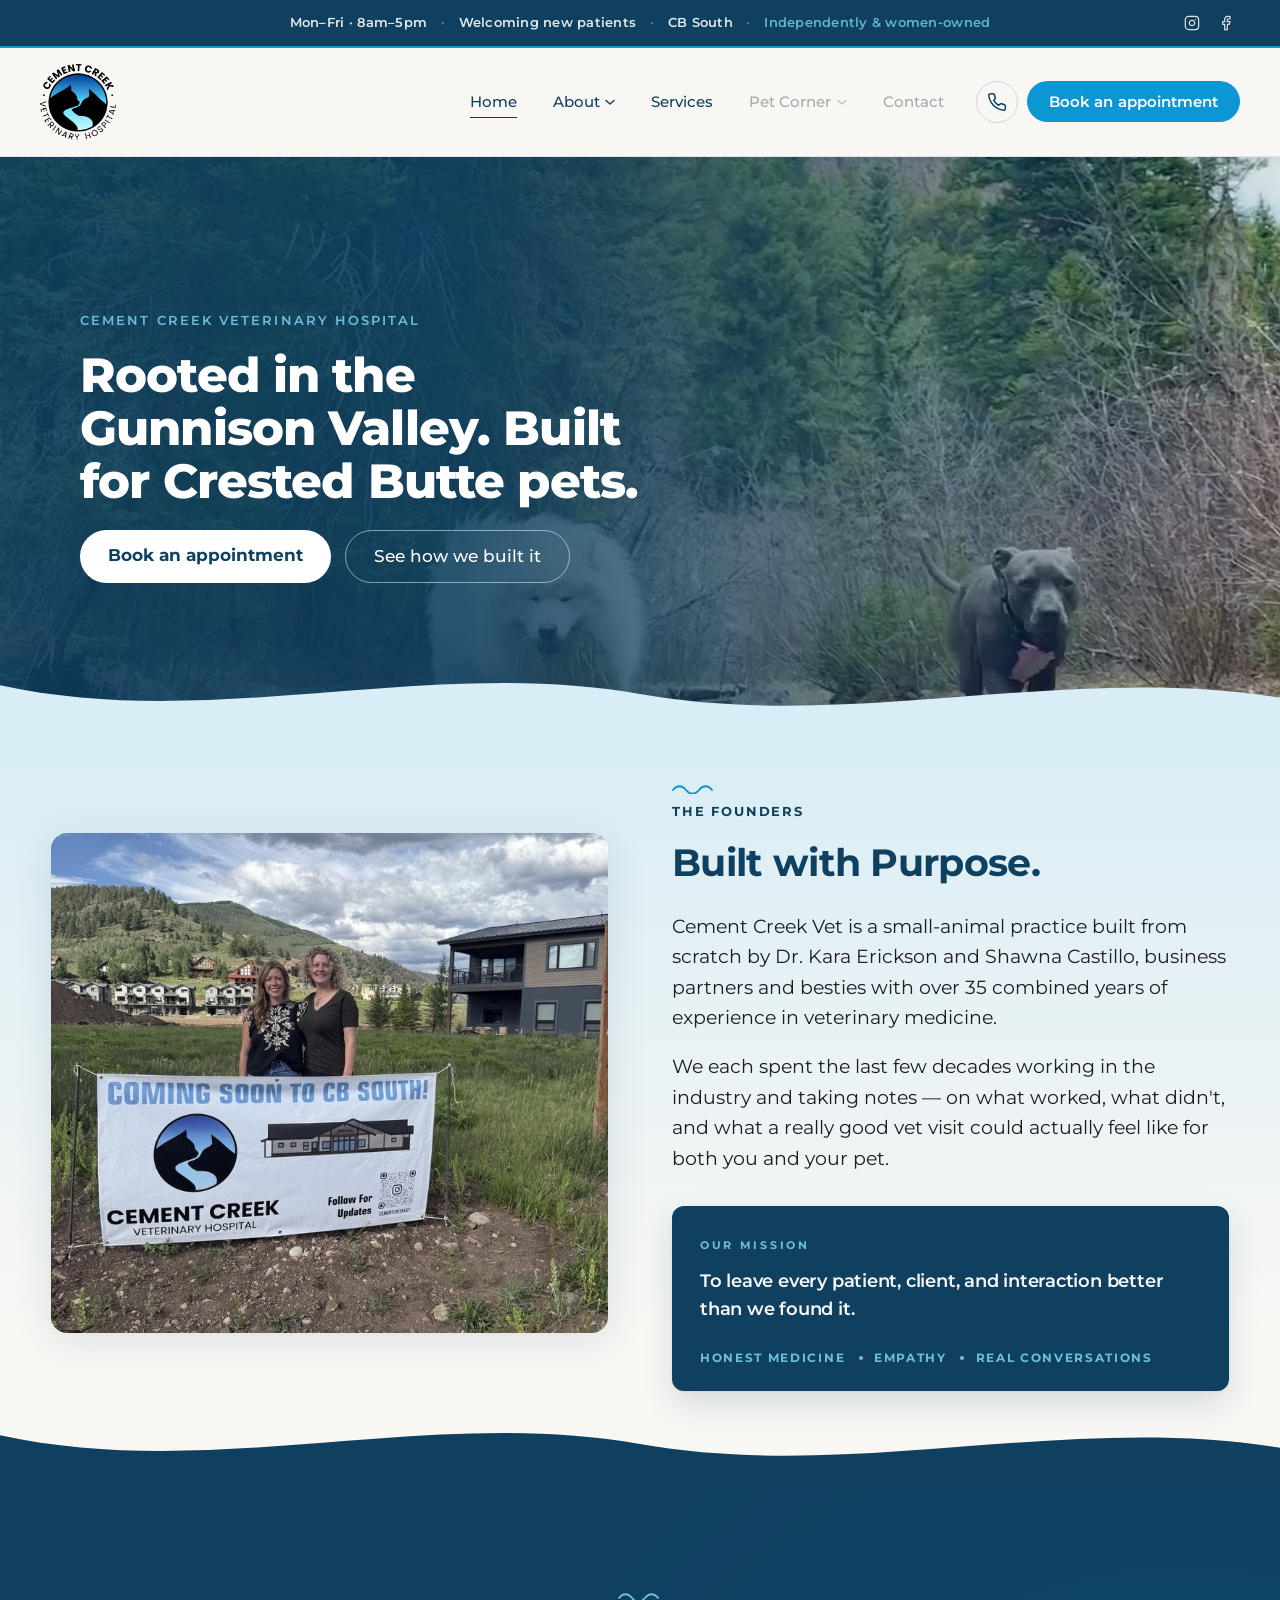
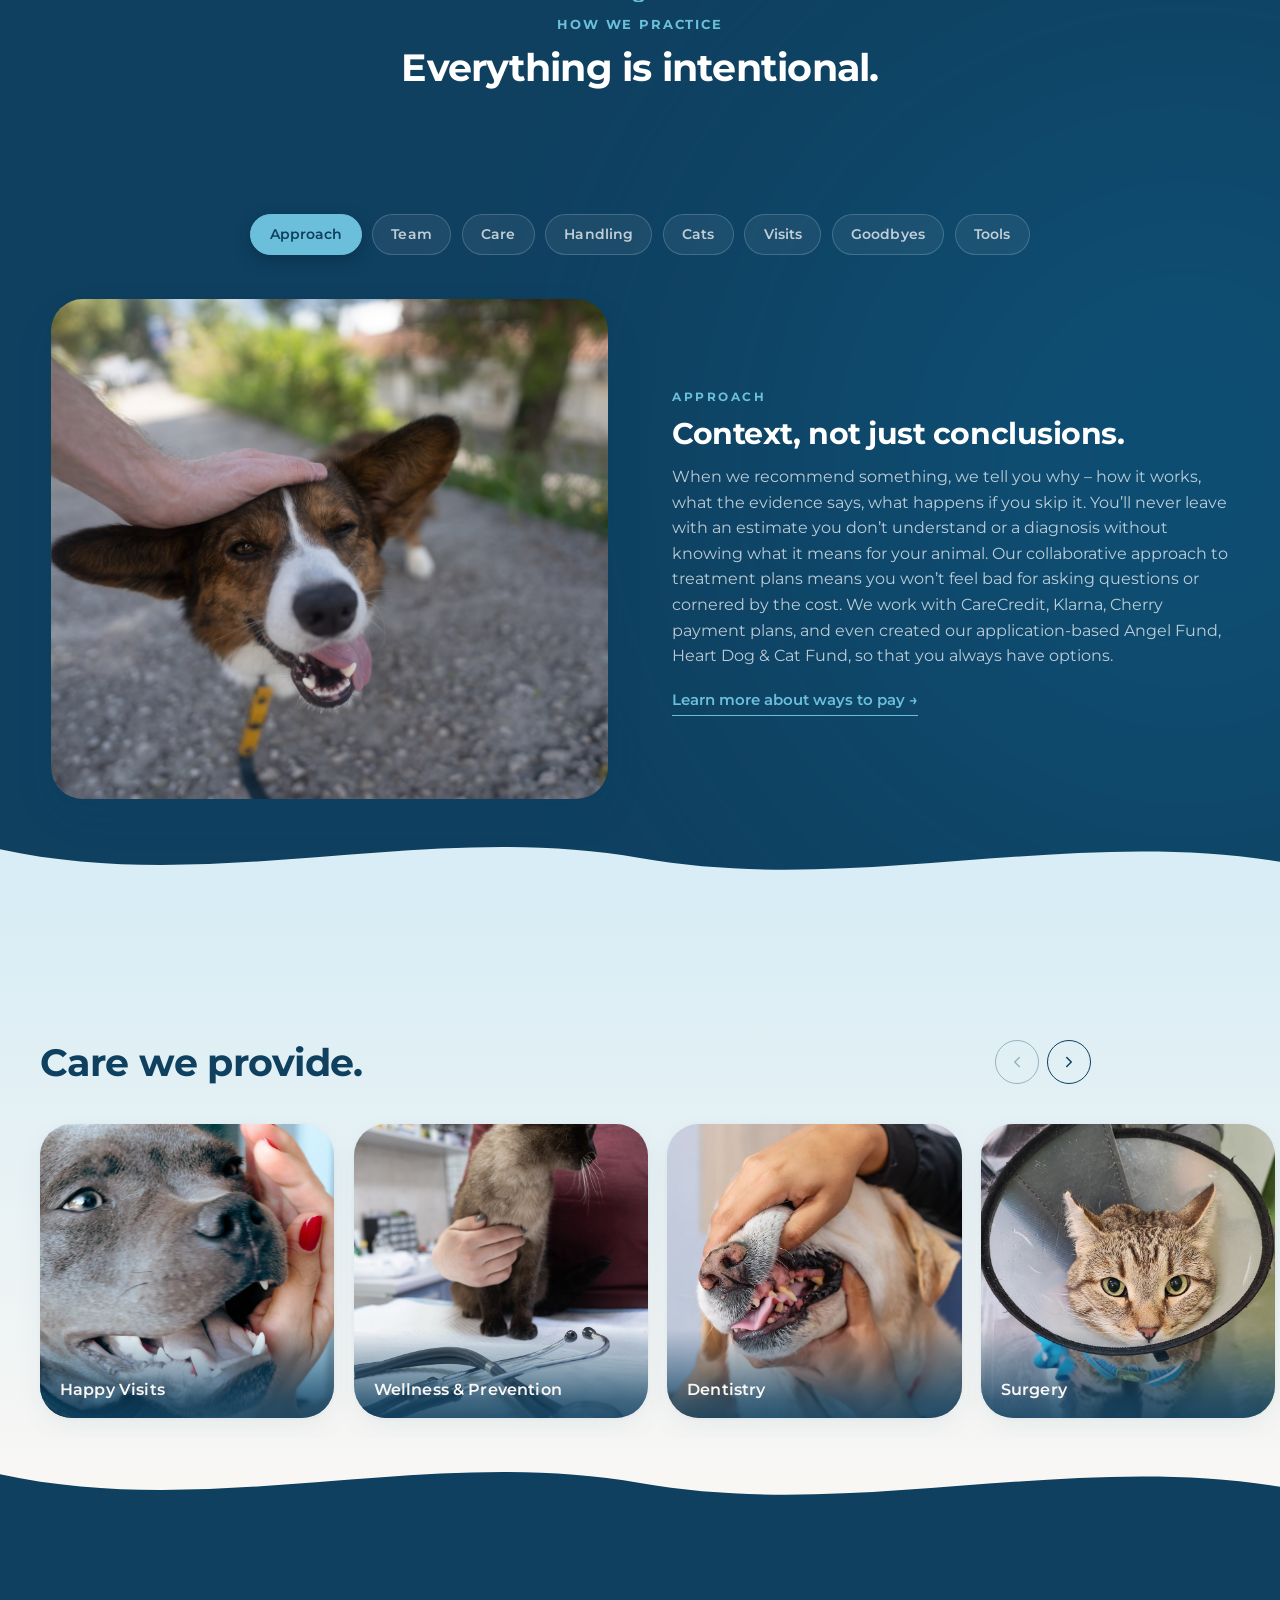
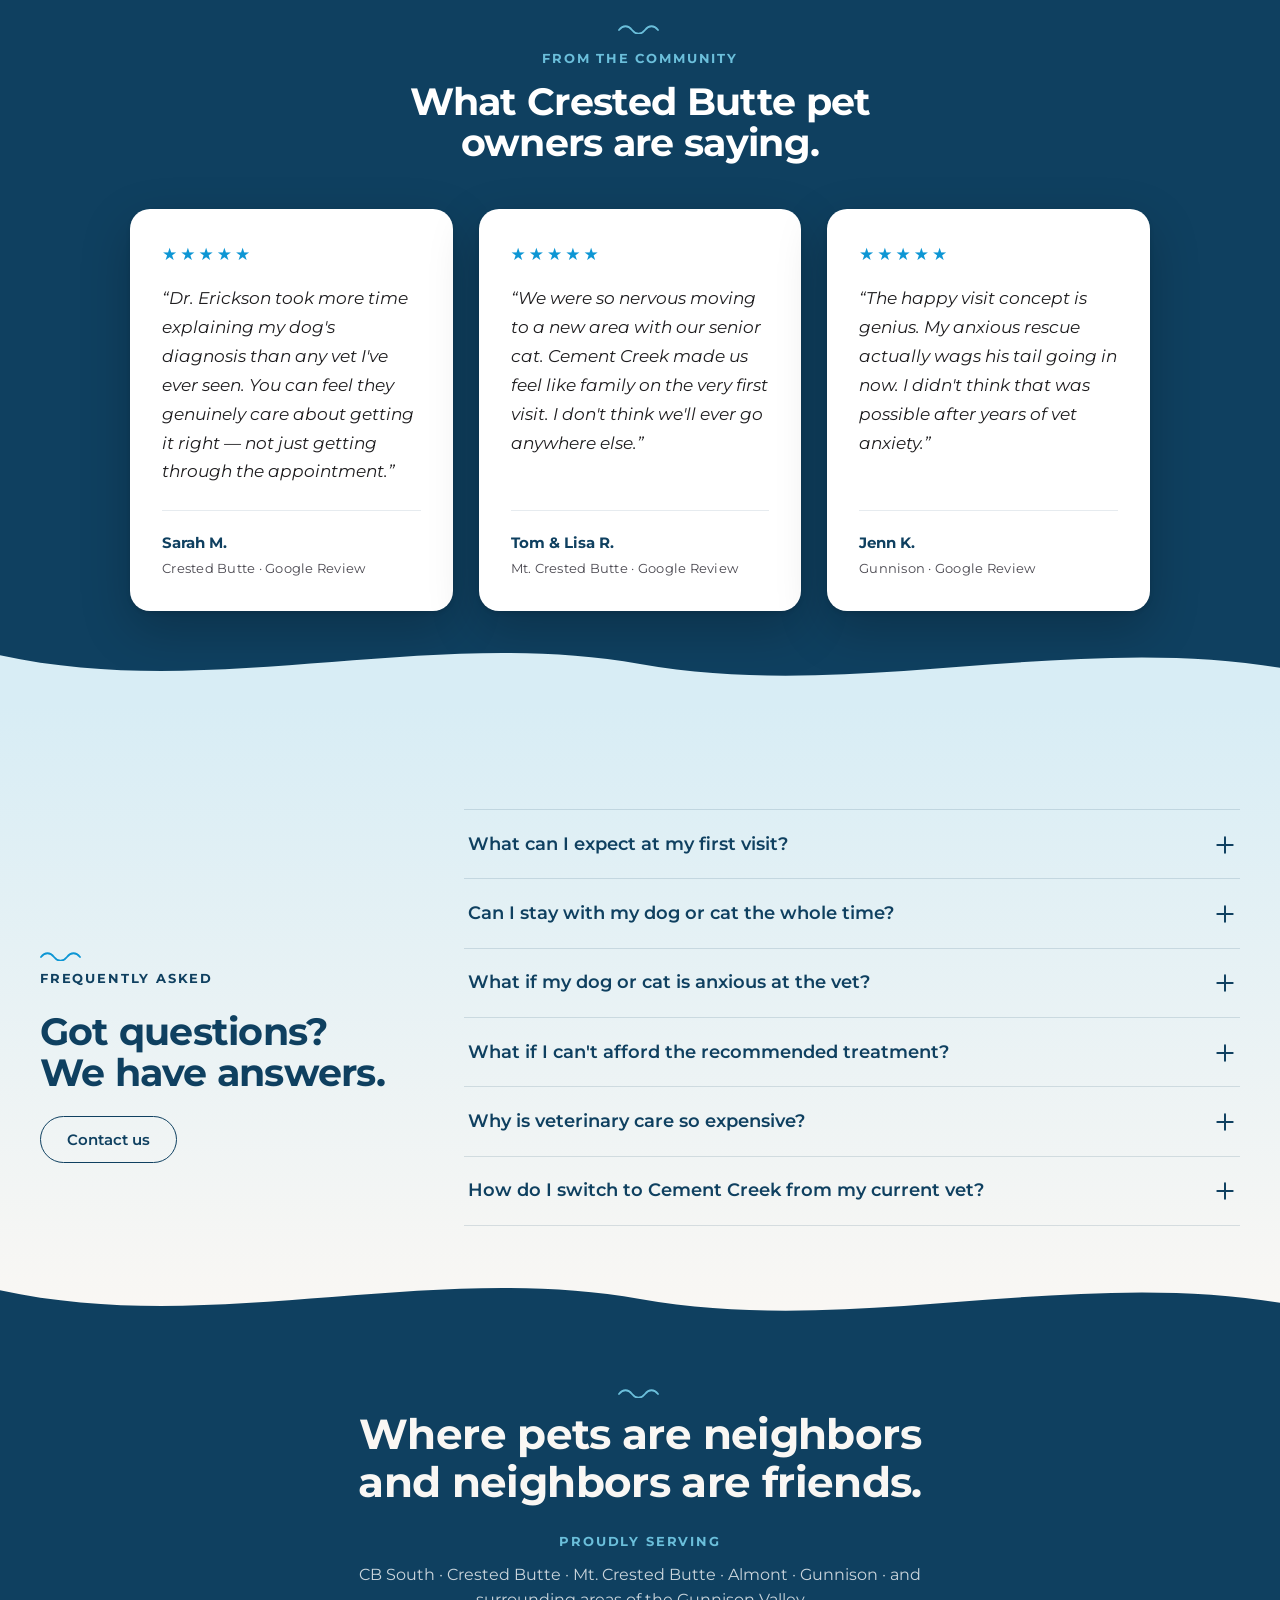
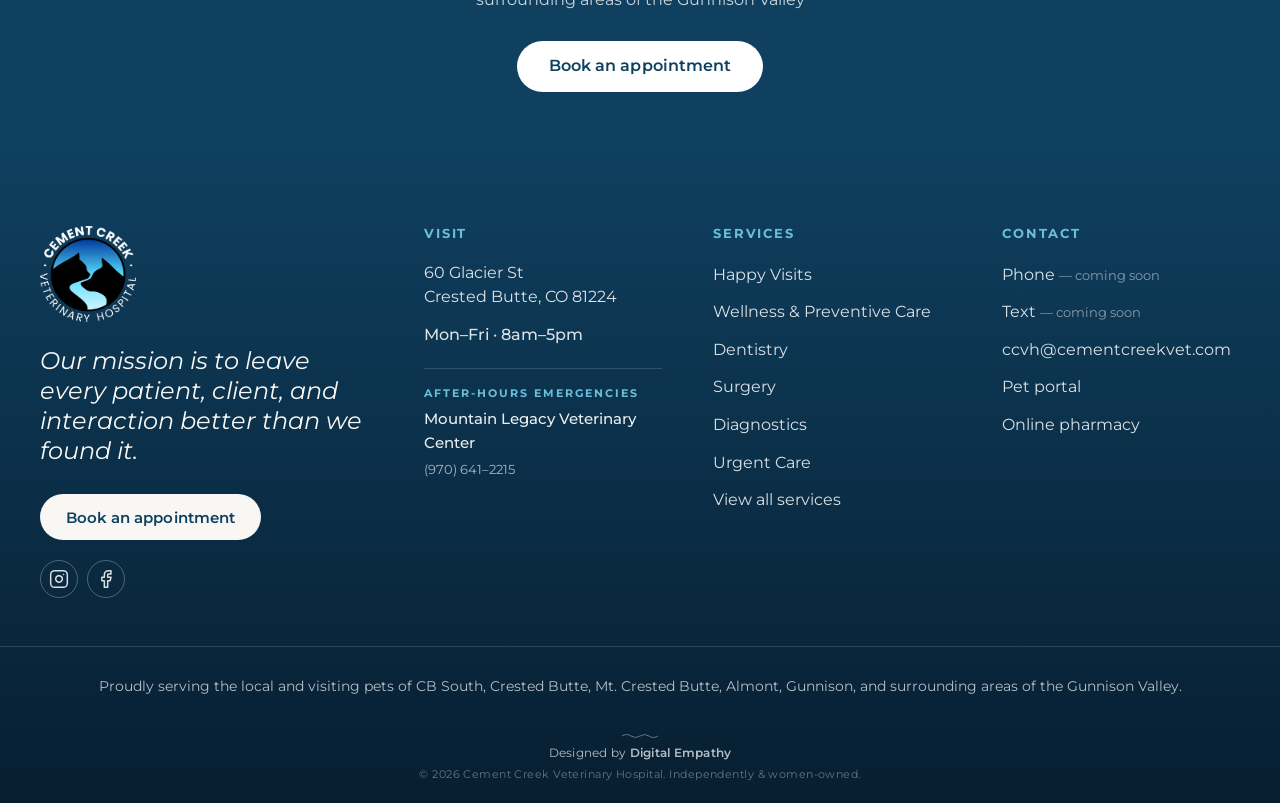
==== commit 0c434443: "Tighten founders section top padding (less gap under hero wave) Co-Authored-By: Claude Opus 4.8 (1M " ====
--- a/index.html
+++ b/index.html
@@ -11,7 +11,7 @@
   <link rel="preconnect" href="https://fonts.gstatic.com" crossorigin />
   <link href="https://fonts.googleapis.com/css2?family=Montserrat:ital,wght@0,300;0,400;0,500;0,600;0,700;0,800;1,400;1,500&display=swap" rel="stylesheet" />
 
-  <link rel="stylesheet" href="styles/main.css?v=42" />
+  <link rel="stylesheet" href="styles/main.css?v=43" />
   <link rel="icon" type="image/png" href="assets/CEMENT CREEK MAIN LOGO_BADGE.png" />
 
   <!-- Feedbucket — client feedback widget (Cement Creek project) -->
--- a/styles/main.css
+++ b/styles/main.css
@@ -855,7 +855,10 @@
 .founders {
   /* Per-section fixed-px gradient per brief. */
   background: linear-gradient(to bottom, var(--paper-warm) 0px, var(--paper) 600px);
-  padding-block: clamp(5rem, 9vw, 88px);
+  /* Tighter TOP padding so content sits close under the hero's wavy
+     edge (was clamp(5rem,9vw,88px) top+bottom = a big empty band);
+     bottom keeps room before the wave into the intentional band. */
+  padding-block: clamp(1.75rem, 3vw, 2.75rem) clamp(4rem, 8vw, 6rem);
   position: relative;
   overflow: hidden;
 }
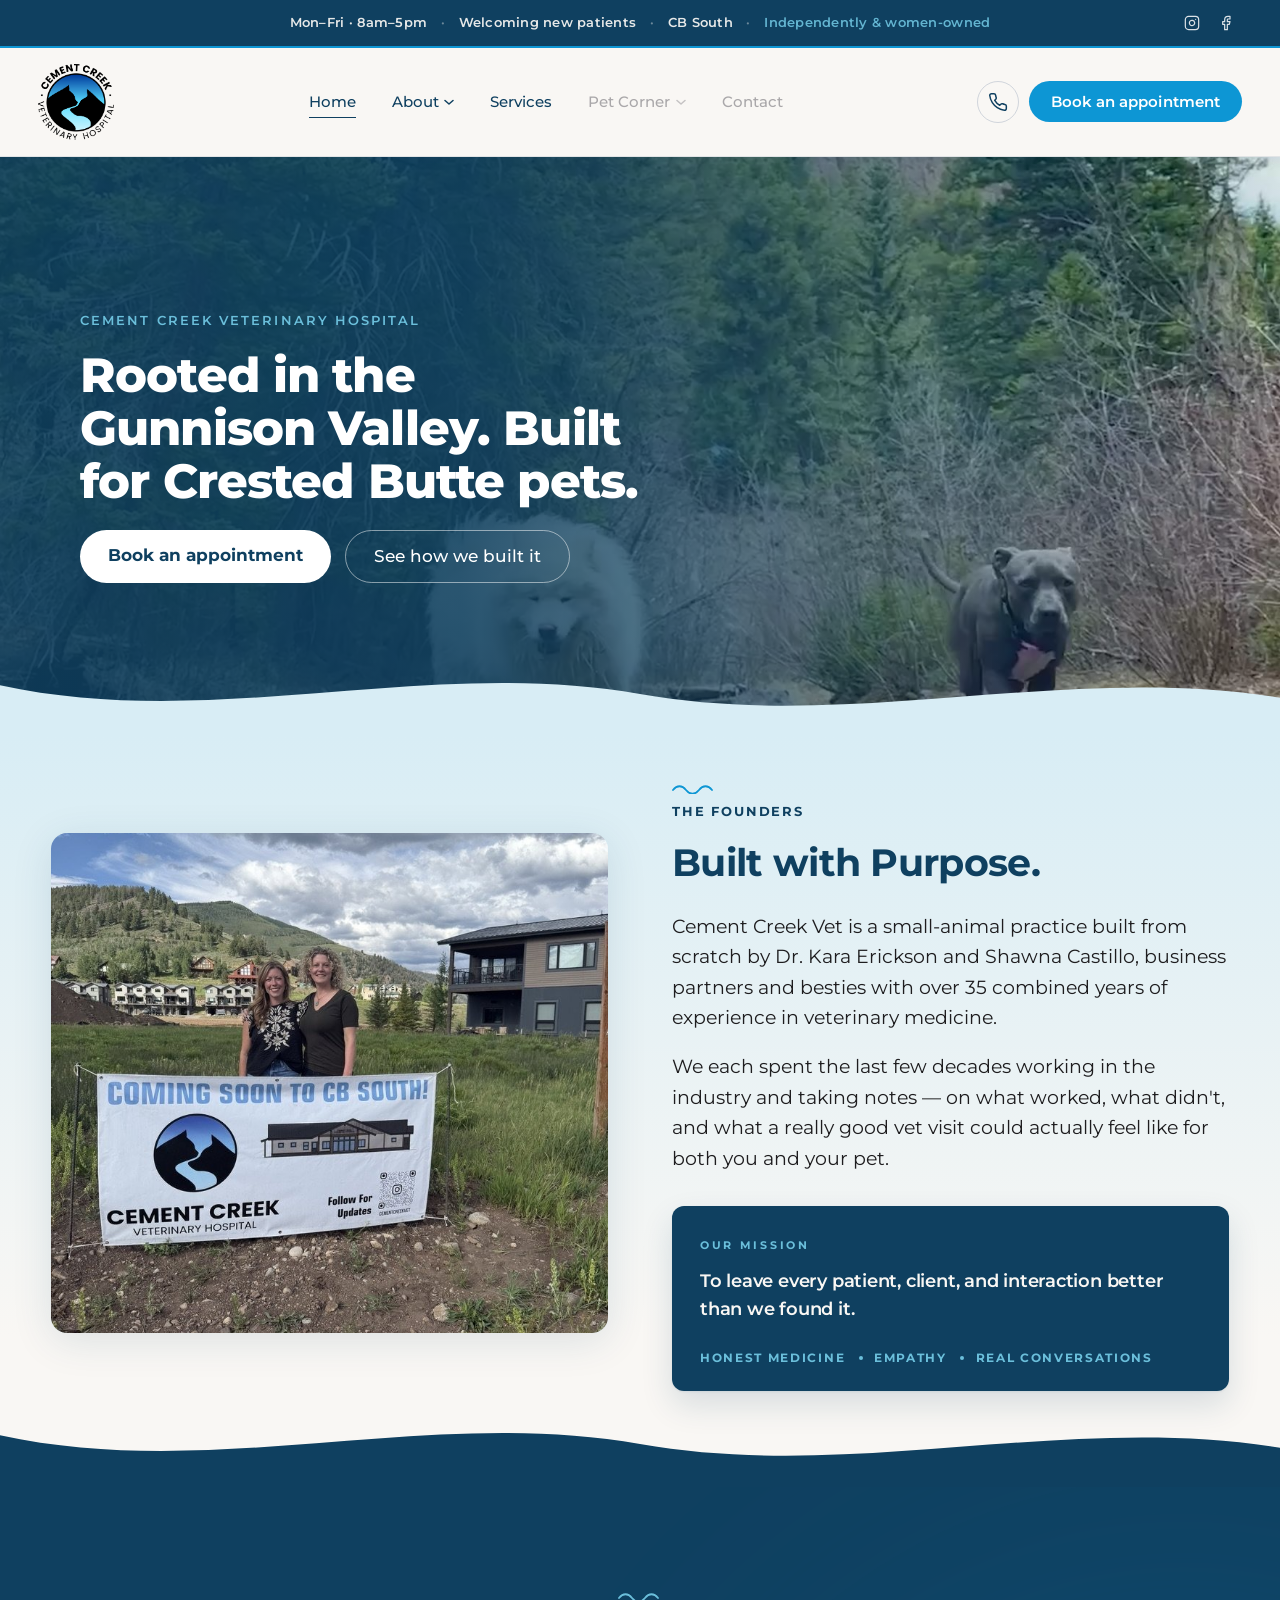
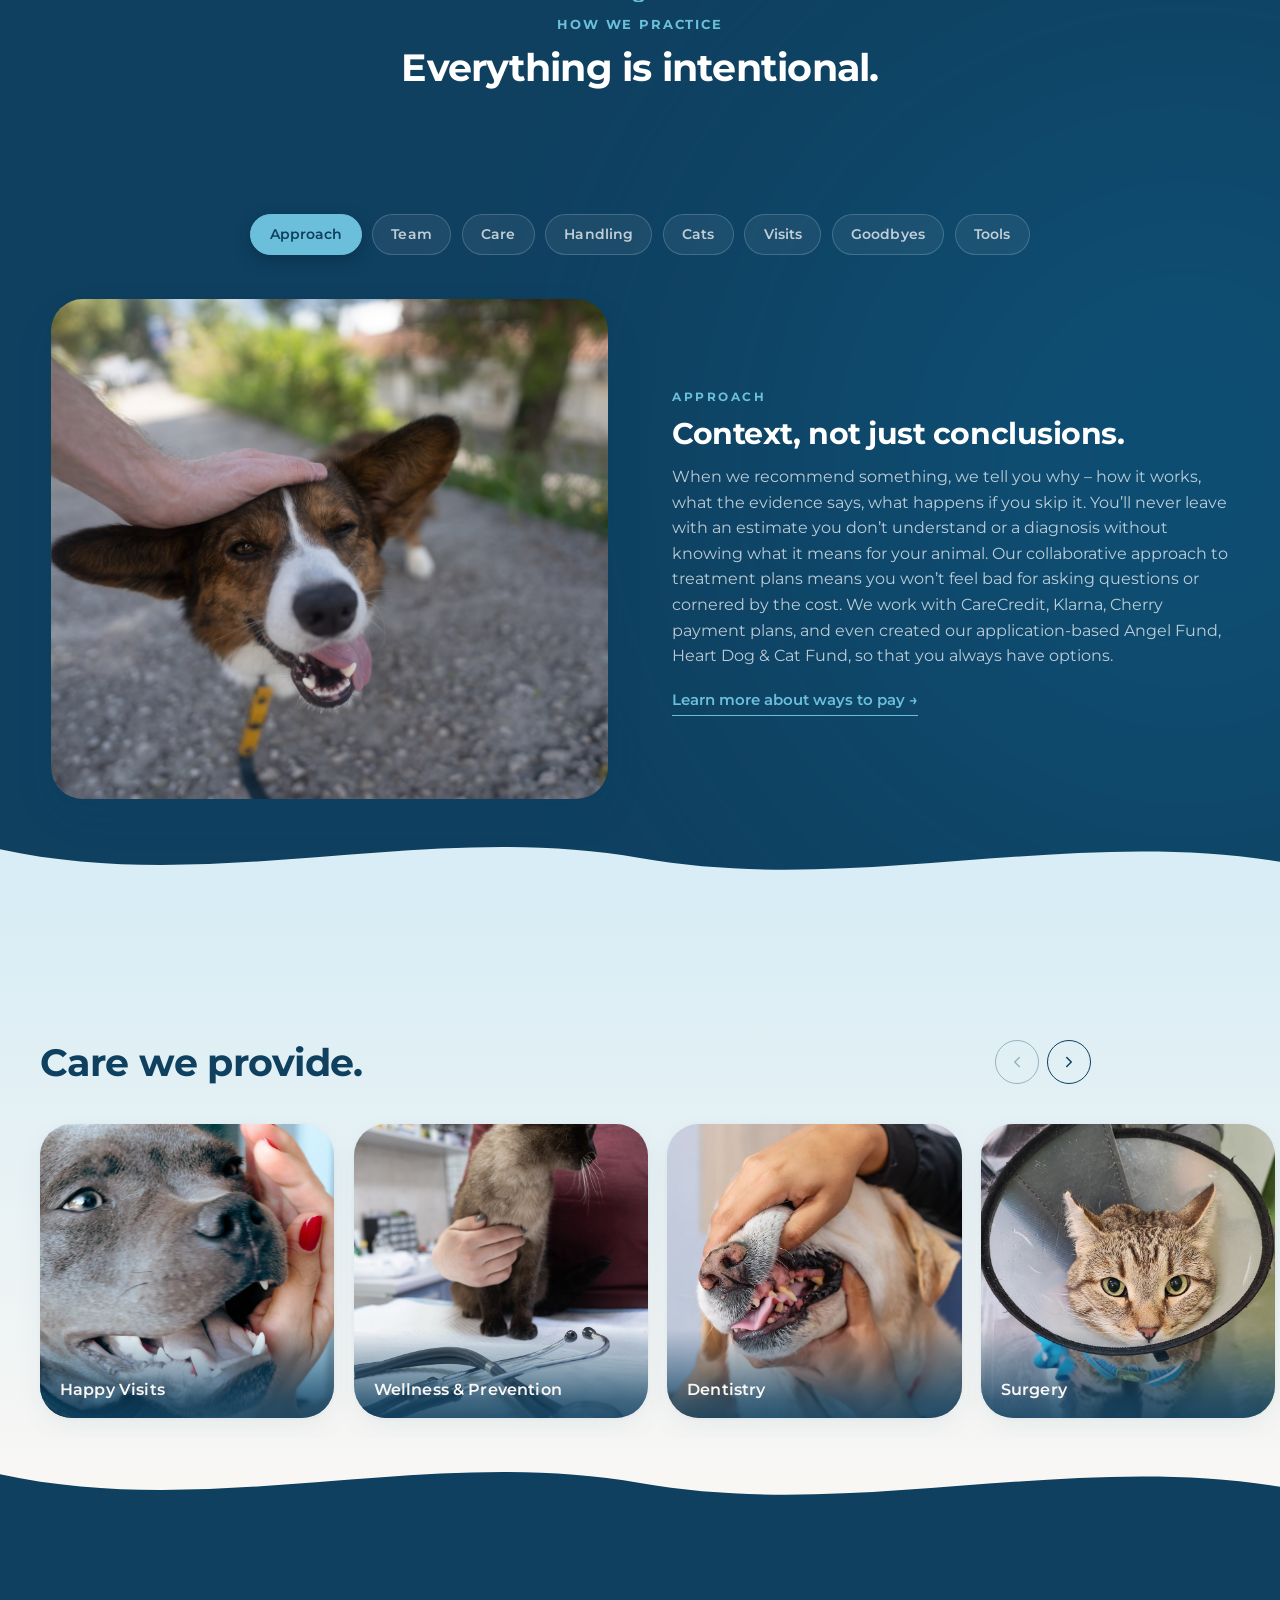
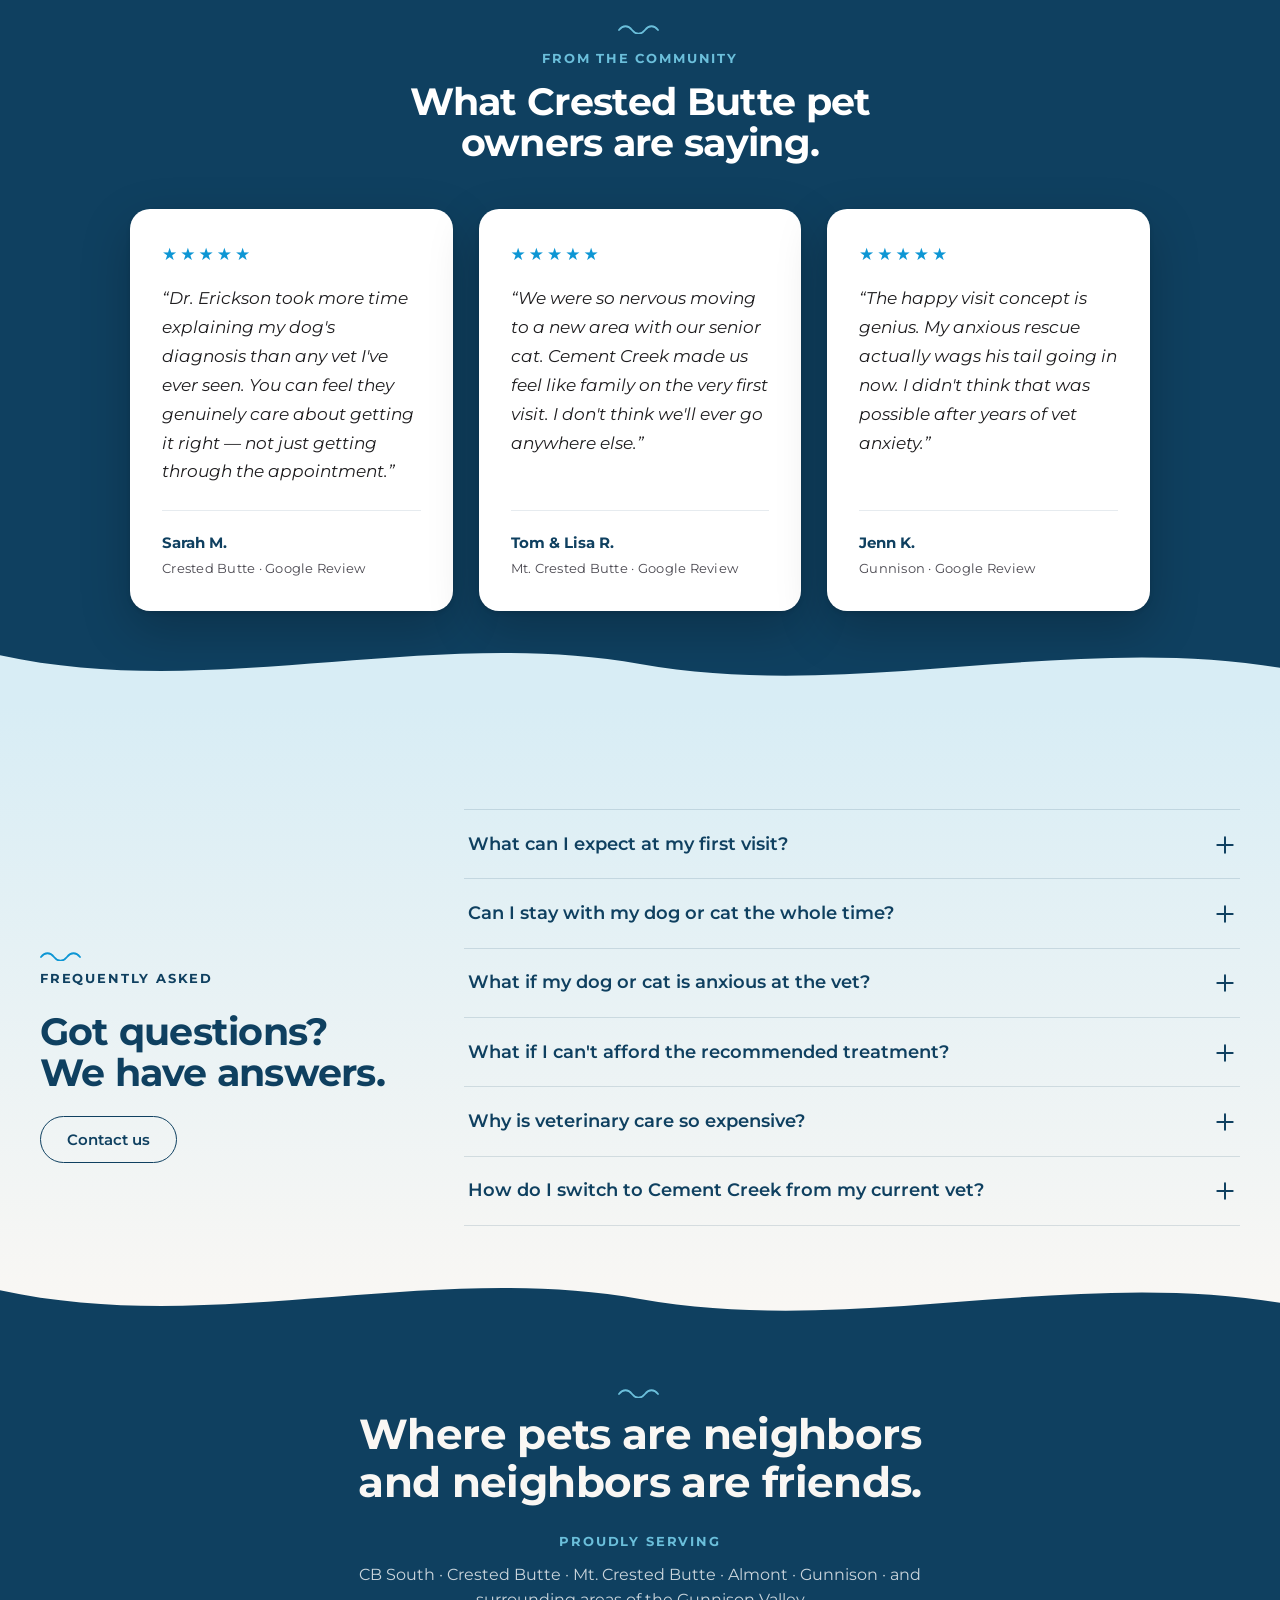
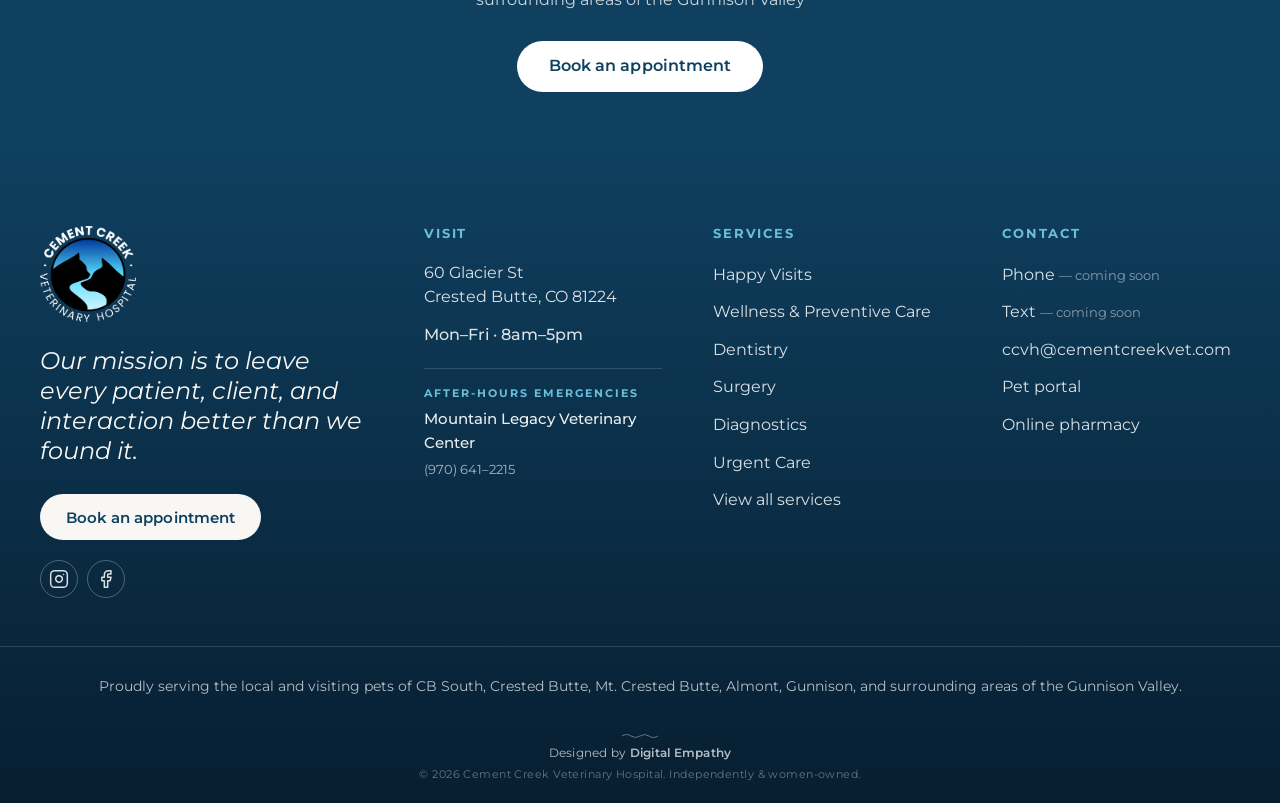
==== commit ec530d7b: "Full-width header: logo left, nav centered, call+book right Co-Authored-By: Claude Opus 4.8 (1M cont" ====
--- a/index.html
+++ b/index.html
@@ -11,7 +11,7 @@
   <link rel="preconnect" href="https://fonts.gstatic.com" crossorigin />
   <link href="https://fonts.googleapis.com/css2?family=Montserrat:ital,wght@0,300;0,400;0,500;0,600;0,700;0,800;1,400;1,500&display=swap" rel="stylesheet" />
 
-  <link rel="stylesheet" href="styles/main.css?v=43" />
+  <link rel="stylesheet" href="styles/main.css?v=44" />
   <link rel="icon" type="image/png" href="assets/CEMENT CREEK MAIN LOGO_BADGE.png" />
 
   <!-- Feedbucket — client feedback widget (Cement Creek project) -->
--- a/styles/main.css
+++ b/styles/main.css
@@ -524,14 +524,14 @@
   box-shadow: 0 6px 24px rgba(15, 64, 96, 0.10);
 }
 .site-header__inner {
-  max-width: var(--container-wide); margin-inline: auto;
-  padding: 1rem clamp(1.25rem, 4vw, 2.5rem);
-  /* Logo anchored to the LEFT. Everything else (nav links + phone +
-     CTA + hamburger) pushed to the RIGHT as a single cluster via
-     margin-left:auto on the nav. The nav and actions sit next to
-     each other with a small gap, so the right side reads as one
-     unit: Home Team Services Contact · 📞 · Book an appointment. */
-  display: flex; align-items: center;
+  /* Full-width header: logo hard left, nav centered, actions (phone +
+     Book) hard right. 3-column grid — outer columns size to content,
+     the center column flexes and centers the nav within it. */
+  max-width: none;
+  padding: 1rem clamp(1.5rem, 3vw, 2.75rem);
+  display: grid;
+  grid-template-columns: auto 1fr auto;
+  align-items: center;
   gap: clamp(1rem, 2.5vw, 2rem);
 }
 .site-header__brand { display: inline-flex; align-items: center; }
@@ -540,11 +540,8 @@
 .site-header__logo { width: 76px; height: 76px; transition: transform 0.4s var(--ease-out); }
 .site-header__brand:hover .site-header__logo { transform: rotate(-3deg) scale(1.04); }
 
-/* Nav is the first child of the right-side cluster. margin-left:auto
-   pushes it (and everything after it) all the way to the right edge,
-   leaving the logo alone on the left. The actions cluster (phone +
-   CTA + hamburger) follows immediately after with its own small gap. */
-.site-header__nav { display: flex; justify-content: flex-end; margin-left: auto; }
+/* Nav sits in the center column and is centered within it. */
+.site-header__nav { display: flex; justify-content: center; justify-self: center; }
 .site-header__menu {
   list-style: none; margin: 0; padding: 0;
   display: flex;
@@ -636,7 +633,7 @@
 /* Phone icon + Book button hug each other (0.6rem internal gap).
    margin-left:auto removed so they sit right after the nav rather
    than getting shoved to the far right edge of the header. */
-.site-header__actions { display: flex; align-items: center; gap: 0.6rem; }
+.site-header__actions { display: flex; align-items: center; gap: 0.6rem; justify-self: end; }
 .site-header__icon-link {
   width: 42px; height: 42px; border-radius: 50%;
   display: inline-flex; align-items: center; justify-content: center;
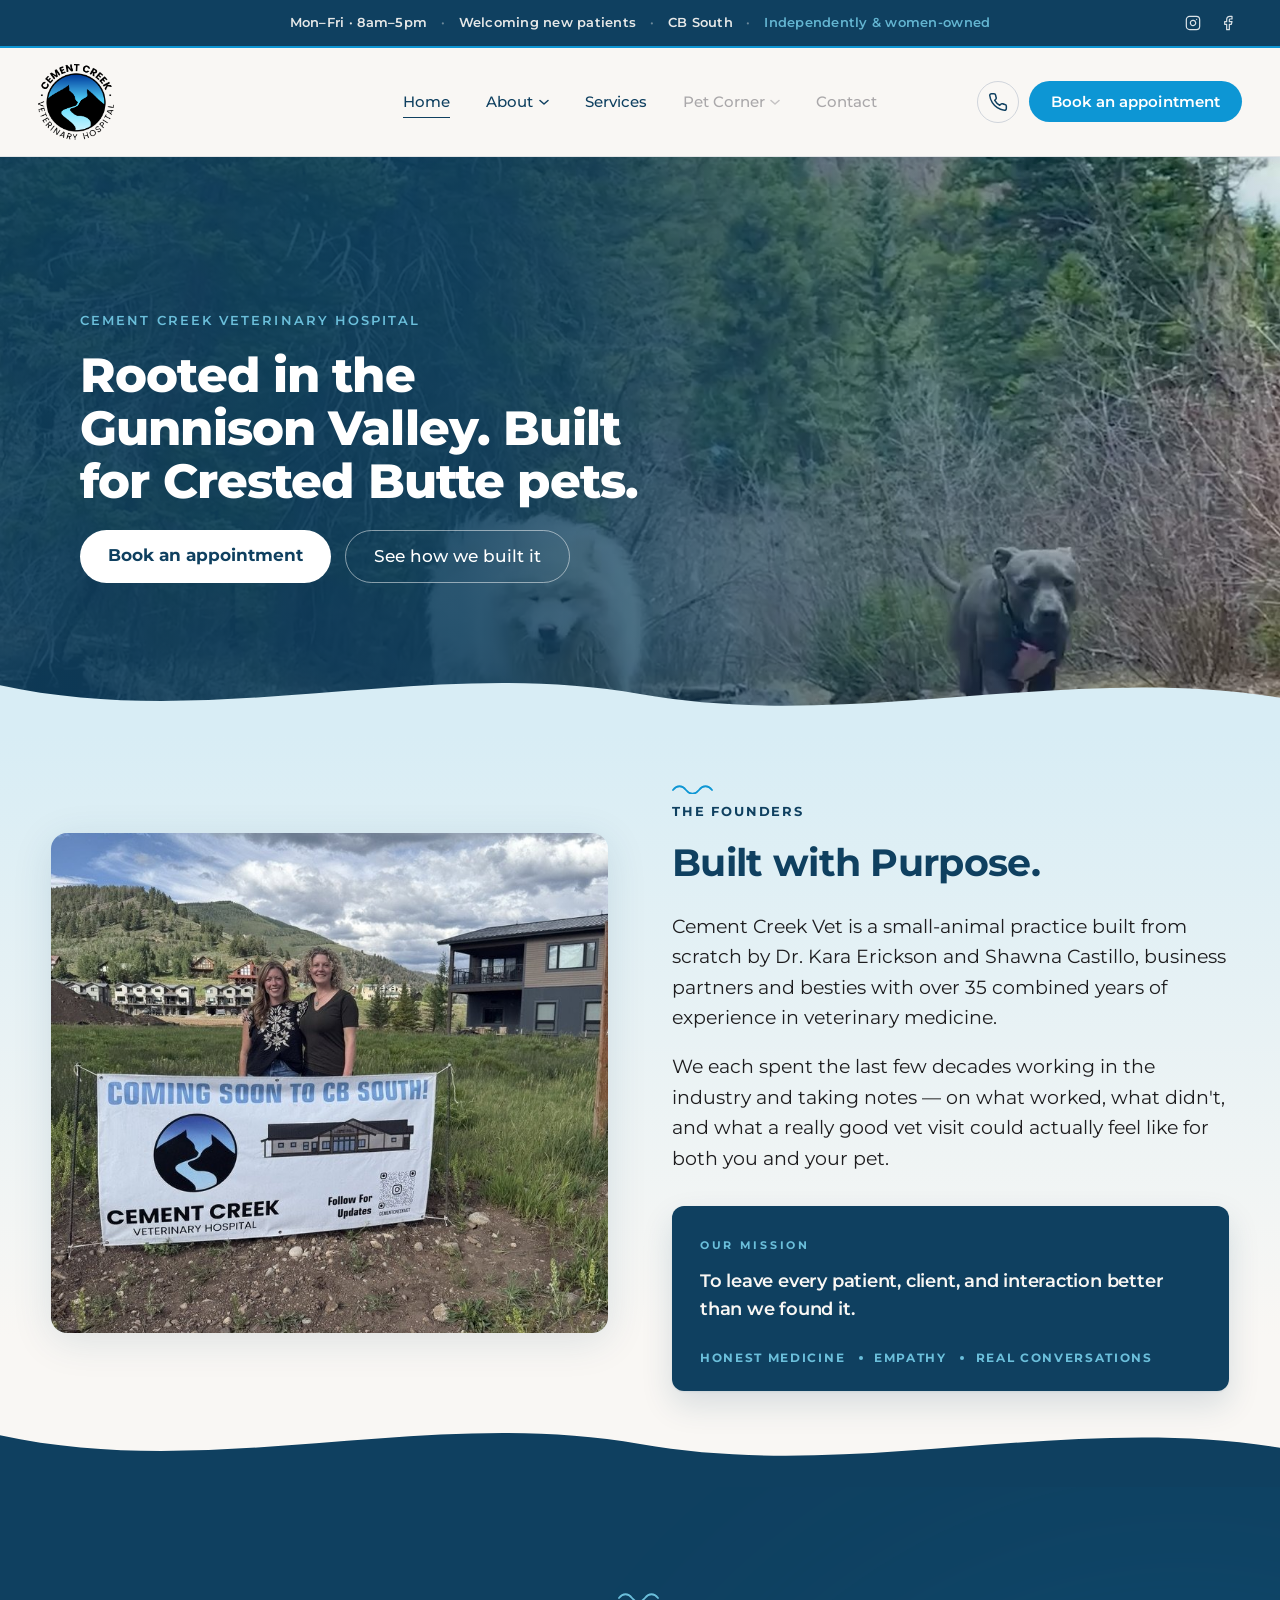
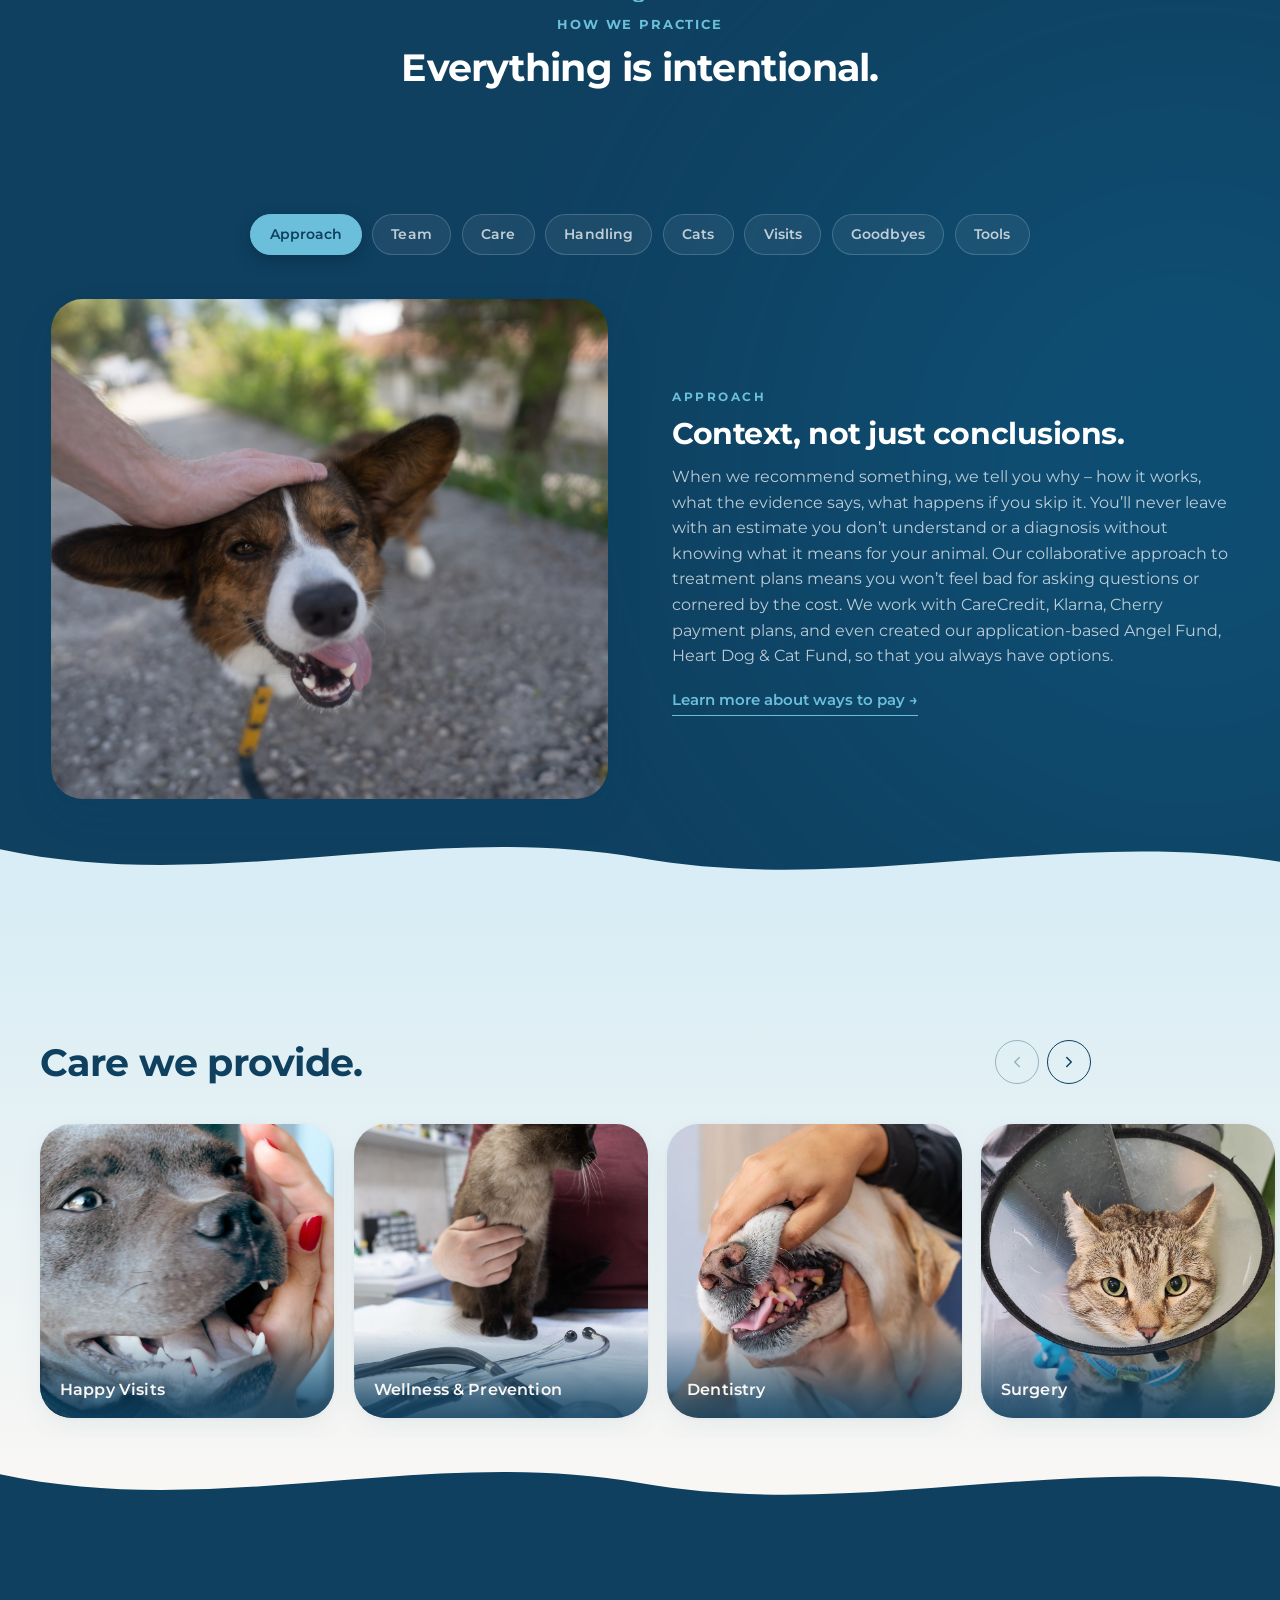
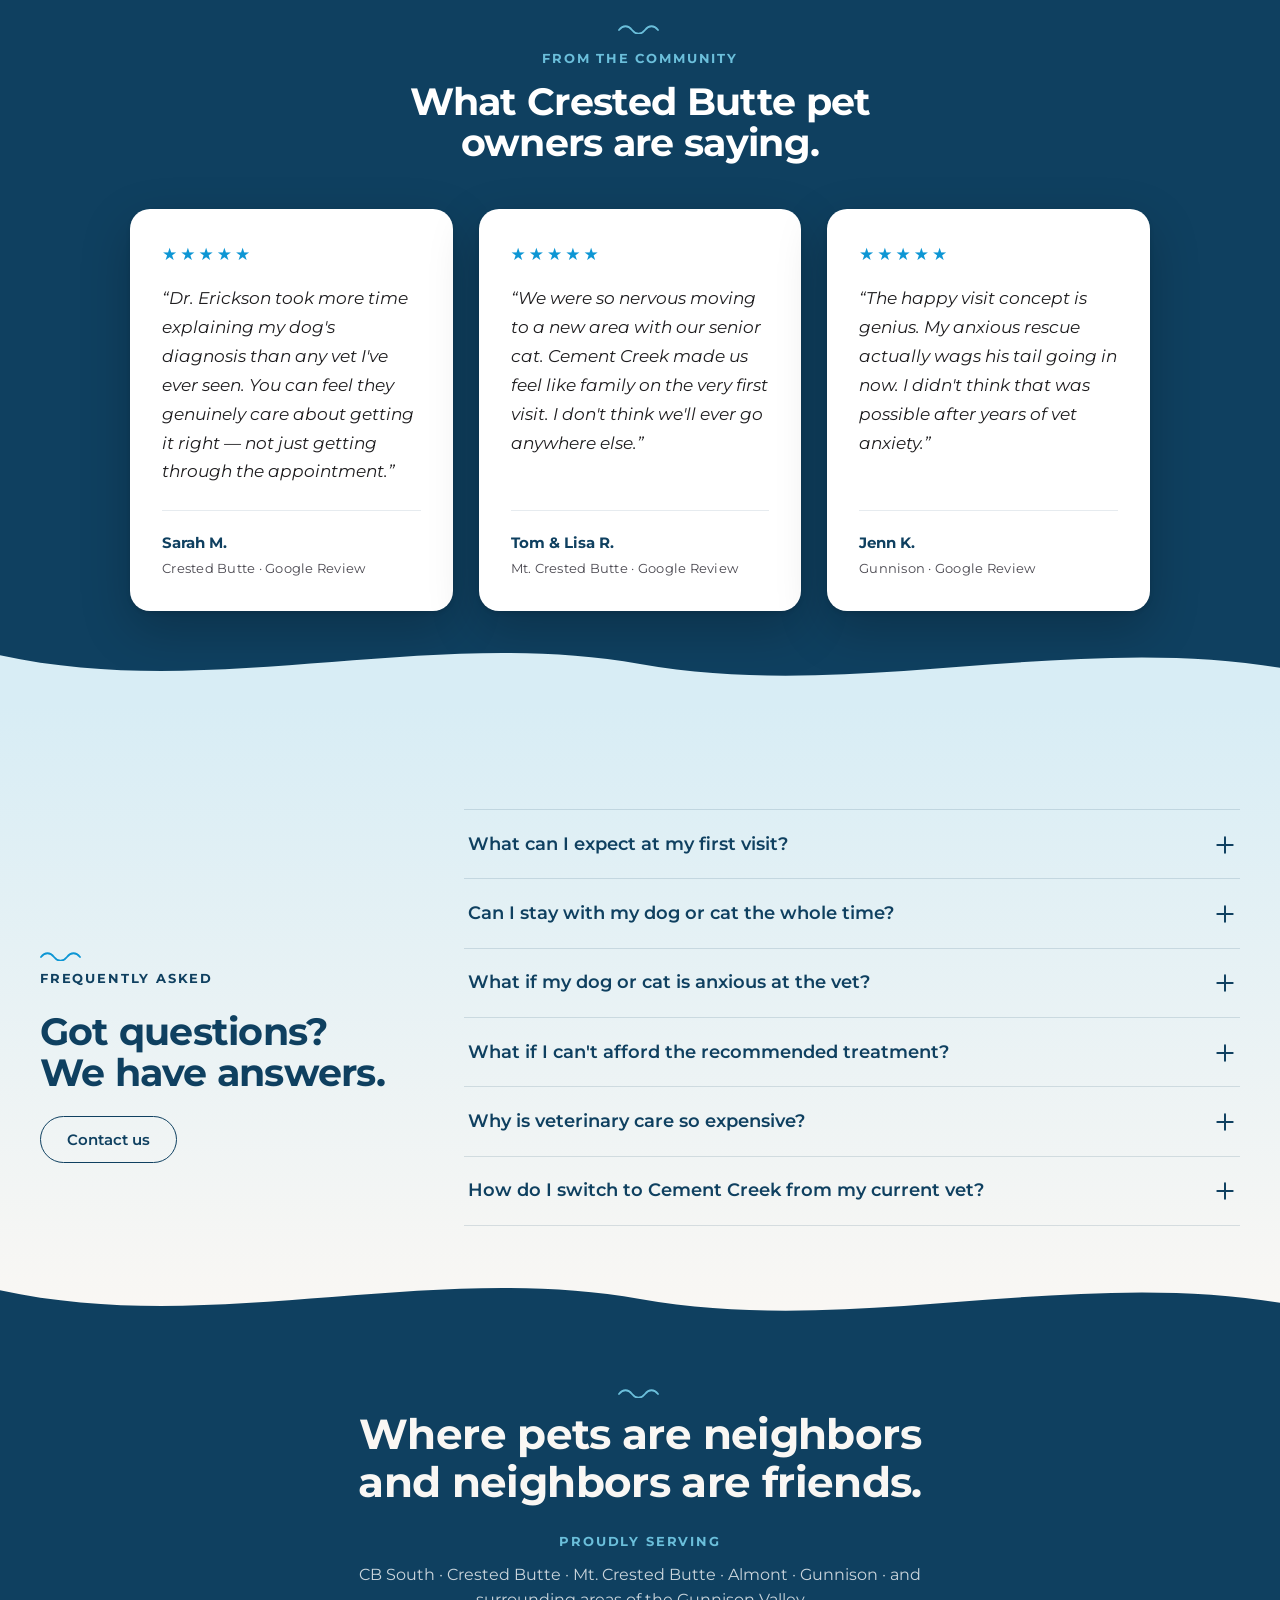
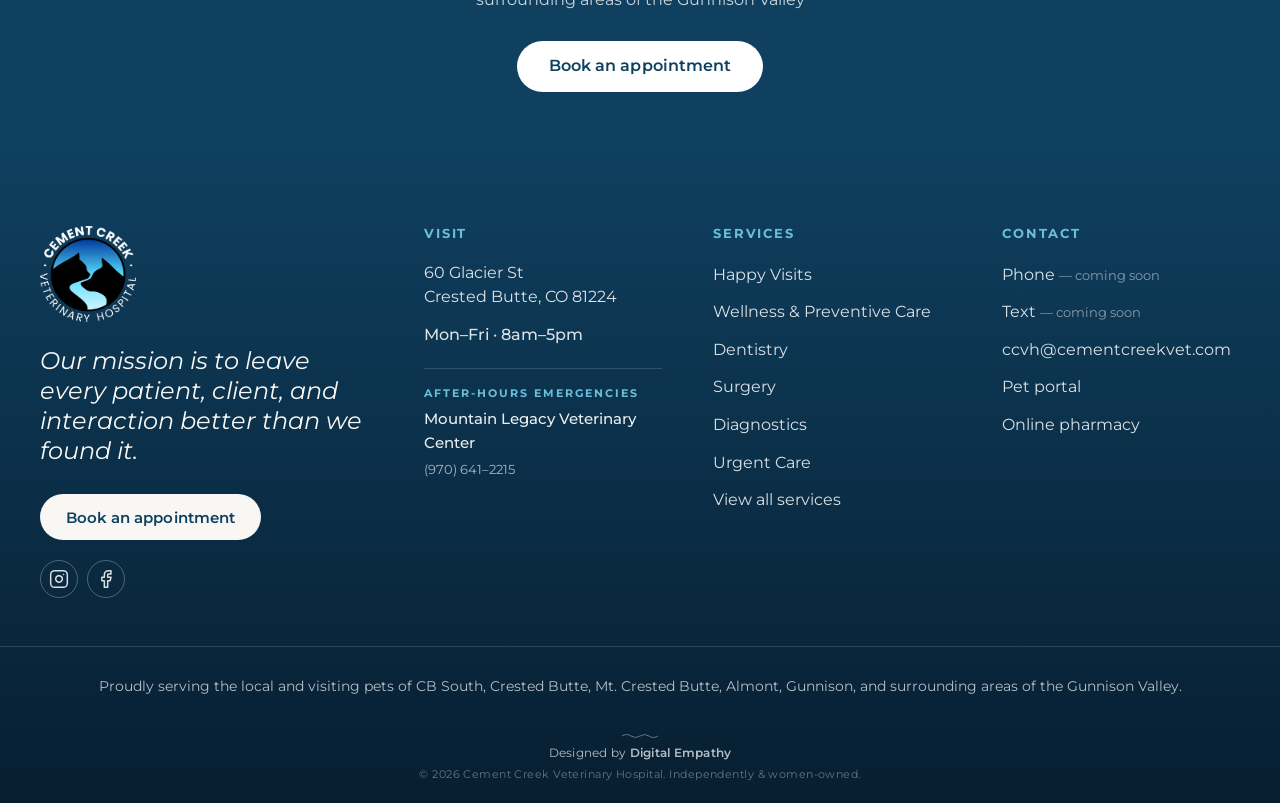
==== commit 4c23e699: "Full-width topbar (icons to edge, chips centered) + true-center nav Co-Authored-By: Claude Opus 4.8 " ====
--- a/index.html
+++ b/index.html
@@ -11,7 +11,7 @@
   <link rel="preconnect" href="https://fonts.gstatic.com" crossorigin />
   <link href="https://fonts.googleapis.com/css2?family=Montserrat:ital,wght@0,300;0,400;0,500;0,600;0,700;0,800;1,400;1,500&display=swap" rel="stylesheet" />
 
-  <link rel="stylesheet" href="styles/main.css?v=44" />
+  <link rel="stylesheet" href="styles/main.css?v=45" />
   <link rel="icon" type="image/png" href="assets/CEMENT CREEK MAIN LOGO_BADGE.png" />
 
   <!-- Feedbucket — client feedback widget (Cement Creek project) -->
--- a/styles/main.css
+++ b/styles/main.css
@@ -441,12 +441,11 @@
   border-bottom: 2.5px solid var(--creek-deep);
 }
 .topbar__inner {
-  max-width: var(--container-wide); margin-inline: auto;
-  padding: 0.55rem clamp(1.25rem, 4vw, 2.5rem);
-  /* 3-column grid: spacer (L) | chips (centered M) | social (R).
-     The spacer + social columns are equal-width so chips stay
-     visually centered within the topbar even though the social
-     icons sit on the right. */
+  /* Full-width to match the header: chips centered on the PAGE,
+     social icons pushed to the true right edge. spacer + social are
+     equal-width (1fr) so the chips stay page-centered. */
+  max-width: none;
+  padding: 0.55rem clamp(1.5rem, 3vw, 2.75rem);
   display: grid;
   grid-template-columns: 1fr auto 1fr;
   align-items: center;
@@ -529,11 +528,14 @@
      the center column flexes and centers the nav within it. */
   max-width: none;
   padding: 1rem clamp(1.5rem, 3vw, 2.75rem);
+  /* 1fr auto 1fr → nav sits at the TRUE page center regardless of the
+     logo / actions widths; logo hard left, actions hard right. */
   display: grid;
-  grid-template-columns: auto 1fr auto;
+  grid-template-columns: 1fr auto 1fr;
   align-items: center;
   gap: clamp(1rem, 2.5vw, 2rem);
 }
+.site-header__brand { justify-self: start; }
 .site-header__brand { display: inline-flex; align-items: center; }
 /* Logo scaled up ~30% from 58px → 76px so it carries more
    presence in the sticky header. */
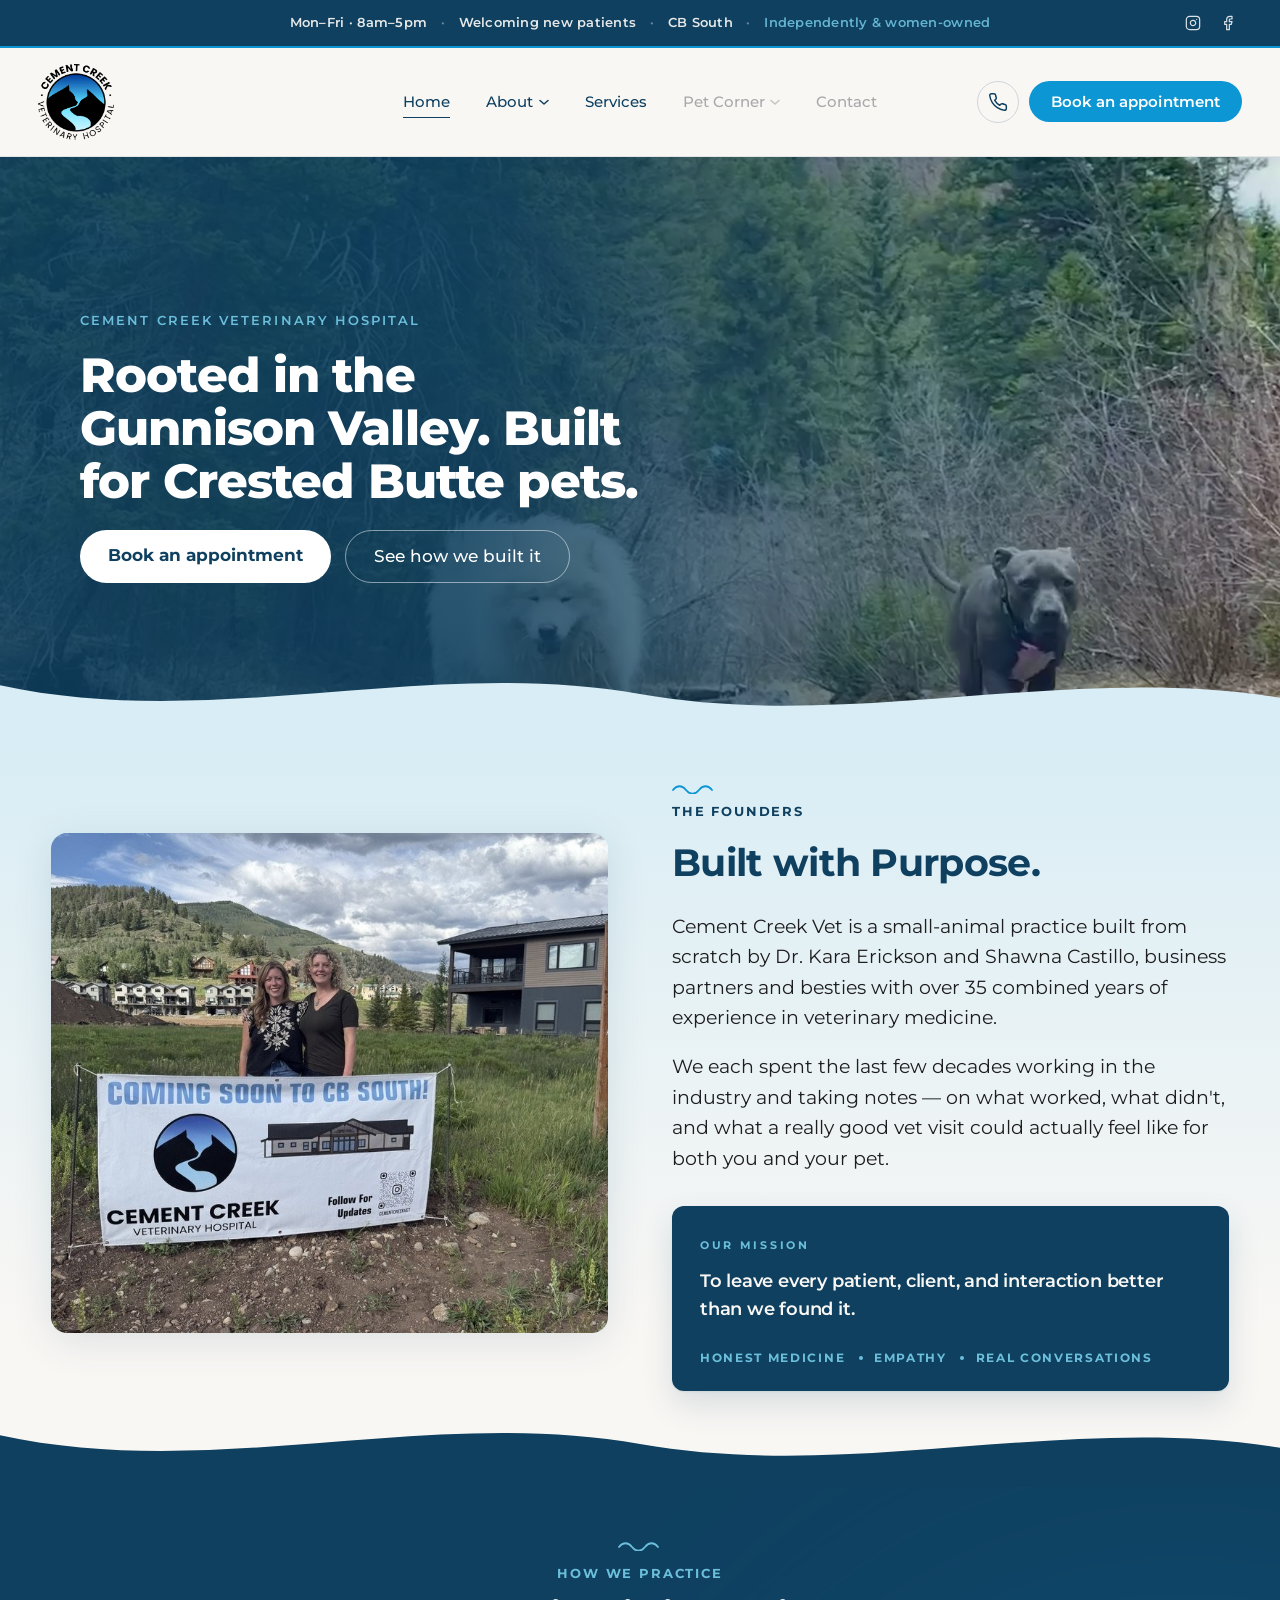
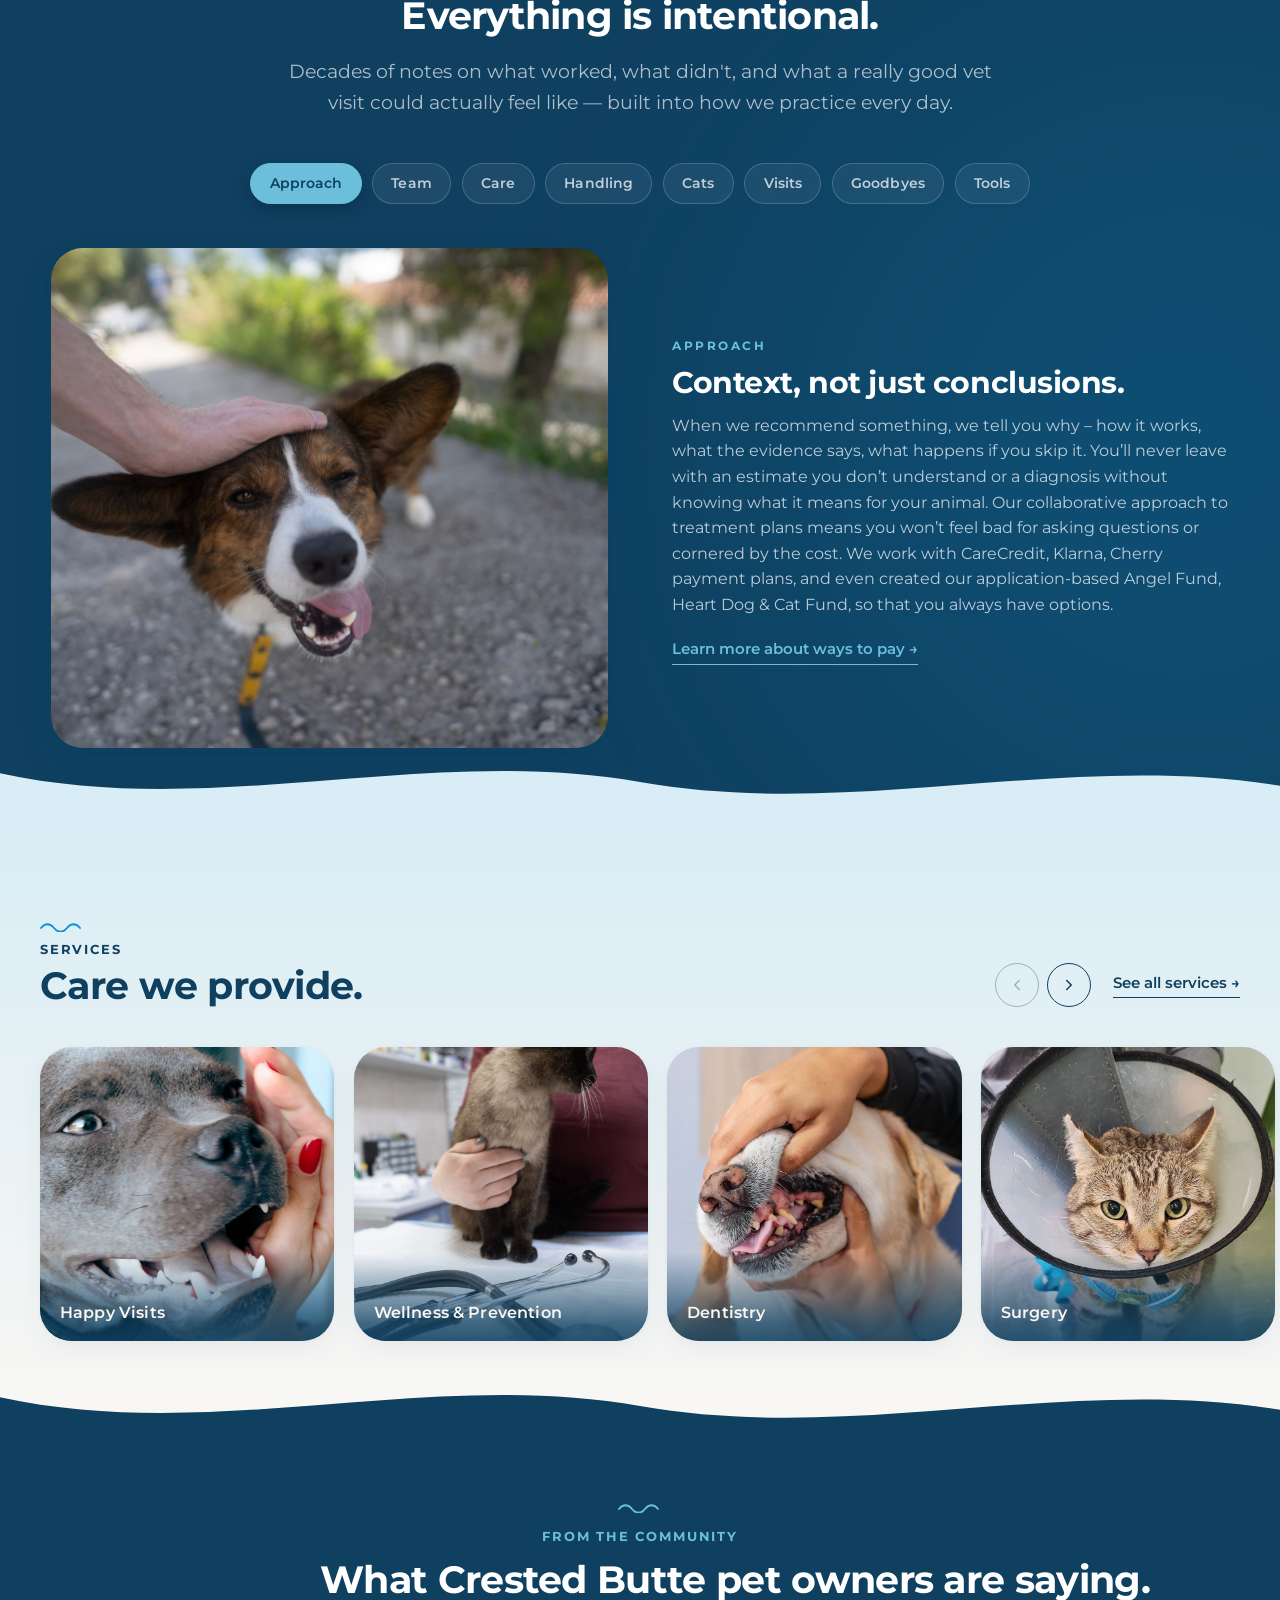
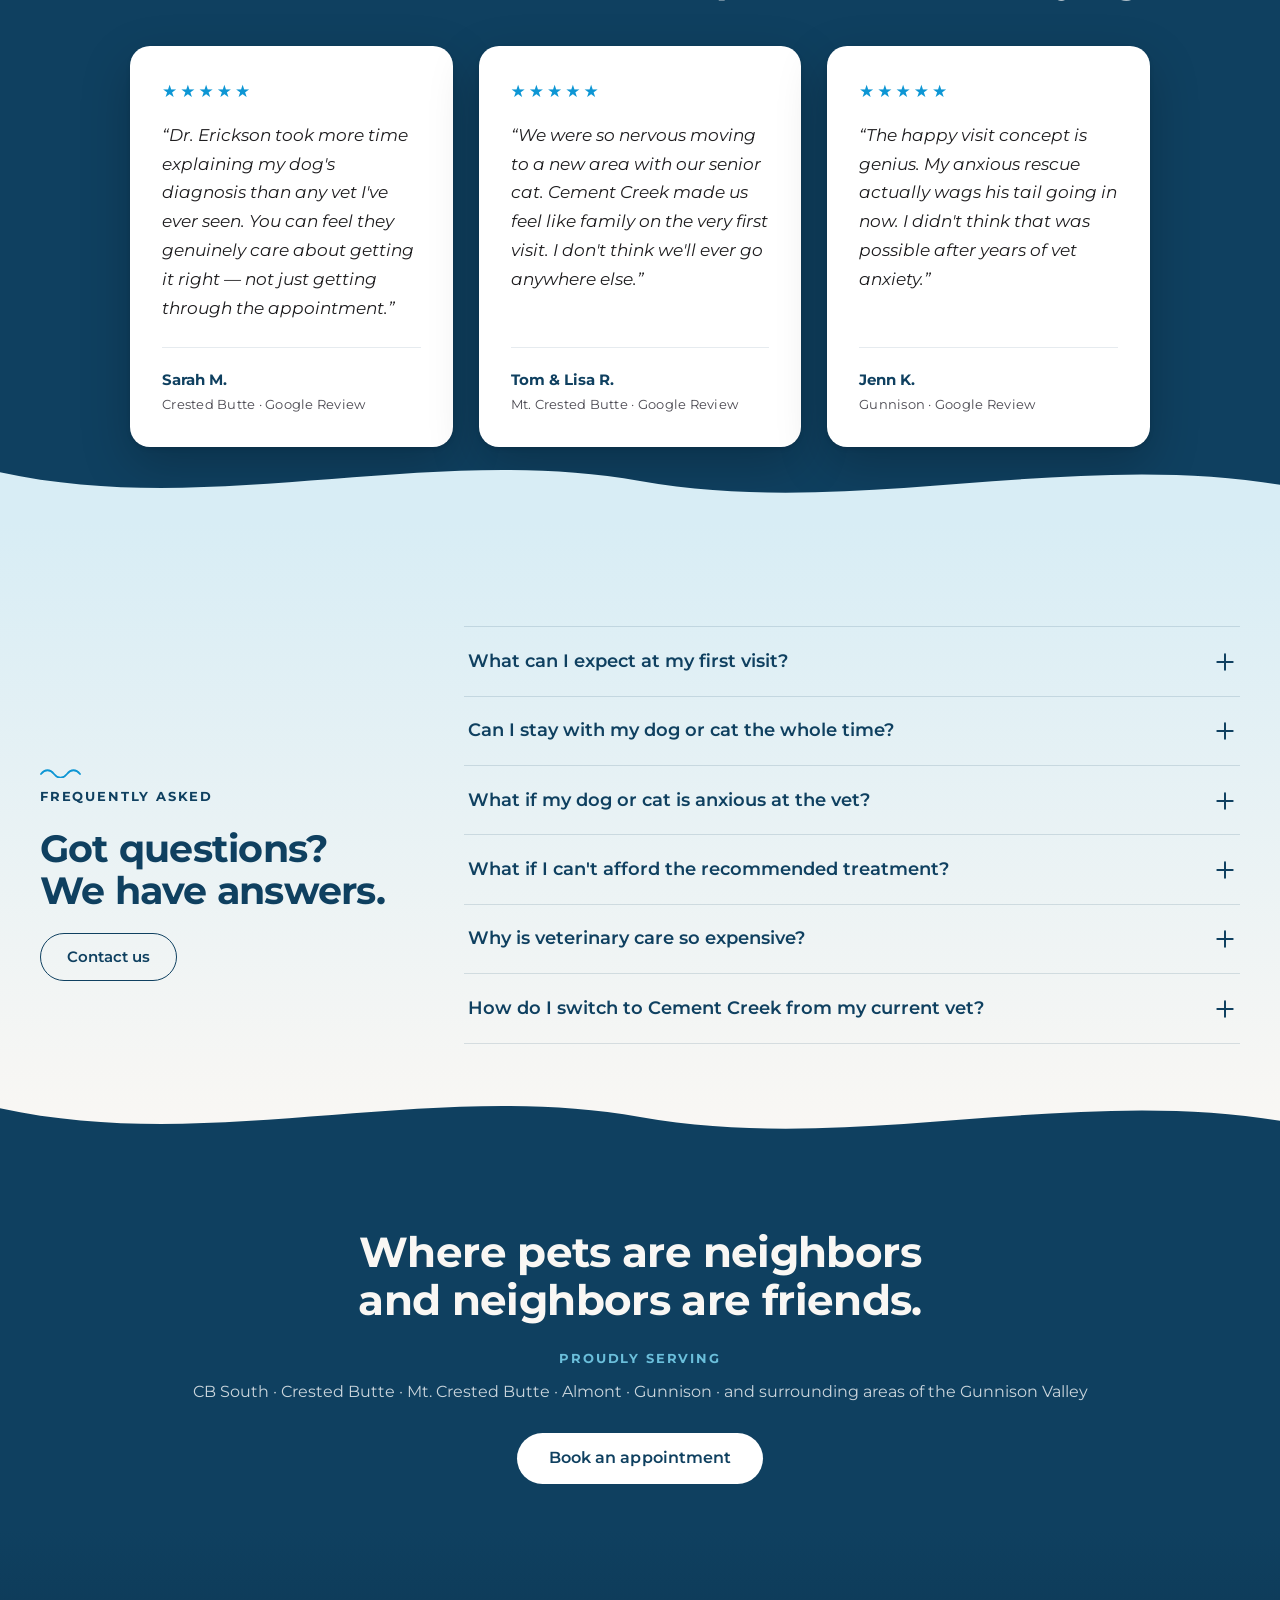
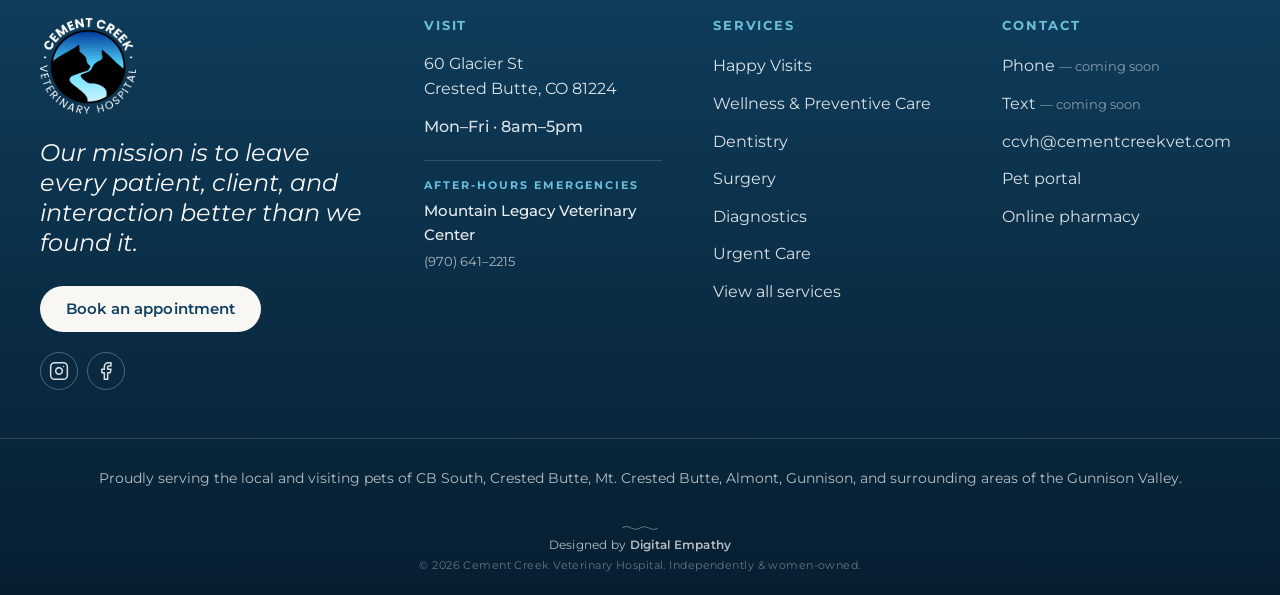
==== commit e674bf35: "Tighten intentional + reviews top padding; reviews title & town list on one line Co-Authored-By: Cla" ====
--- a/index.html
+++ b/index.html
@@ -11,7 +11,7 @@
   <link rel="preconnect" href="https://fonts.gstatic.com" crossorigin />
   <link href="https://fonts.googleapis.com/css2?family=Montserrat:ital,wght@0,300;0,400;0,500;0,600;0,700;0,800;1,400;1,500&display=swap" rel="stylesheet" />
 
-  <link rel="stylesheet" href="styles/main.css?v=45" />
+  <link rel="stylesheet" href="styles/main.css?v=46" />
   <link rel="icon" type="image/png" href="assets/CEMENT CREEK MAIN LOGO_BADGE.png" />
 
   <!-- Feedbucket — client feedback widget (Cement Creek project) -->
--- a/styles/main.css
+++ b/styles/main.css
@@ -269,7 +269,9 @@
    between the light services / FAQ sections. */
 .reviews {
   background: var(--ink);
-  padding-block: clamp(3.5rem, 8vw, 96px);
+  /* Tighter top so the wave-mark/eyebrow sit closer under the wavy
+     seam; bottom keeps clearance before the wave into the FAQ. */
+  padding-block: clamp(2.25rem, 4vw, 3.5rem) clamp(3.5rem, 6vw, 5rem);
   position: relative;
 }
 .reviews__head {
@@ -298,8 +300,13 @@
   font-size: var(--fs-h2);
   font-weight: 700;
   margin: 0.75rem auto 0;
-  max-width: 22ch;
+  /* One line per Brees (was capped at 22ch which wrapped it). */
+  max-width: none;
+  white-space: nowrap;
   color: var(--white);          /* white on the dark band */
+}
+@media (max-width: 760px) {
+  .reviews__title { white-space: normal; max-width: 22ch; }
 }
 .reviews__grid {
   position: relative;
@@ -1120,6 +1127,10 @@
      are flipped to read on dark (see overrides below). */
   background: var(--ink);
   position: relative; overflow: hidden;
+  /* Tighter top padding so the wave-mark/eyebrow sit closer under the
+     wavy seam (was the base ~7rem top); bottom keeps clearance before
+     the wave into the services section. */
+  padding-block: clamp(2.25rem, 4vw, 3.5rem) clamp(3.5rem, 6vw, 5.5rem);
 }
 .intentional::before {
   /* Soft vivid-blue "pool of light" on the right side, dropped
@@ -1814,8 +1825,13 @@
   font-weight: 400;
   line-height: 1.6;
   color: rgba(255, 255, 255, 0.78);
-  max-width: 60ch;
+  /* One line per Brees (was capped at 60ch which wrapped after "and"). */
+  max-width: none;
+  white-space: nowrap;
   margin: 0 auto clamp(1.25rem, 2.5vw, 1.75rem);
+}
+@media (max-width: 992px) {
+  .closer__towns { white-space: normal; max-width: 60ch; }
 }
 /* (Legacy v1 town-pill styles kept below so they don't break v1.) */
 .closer__areas {
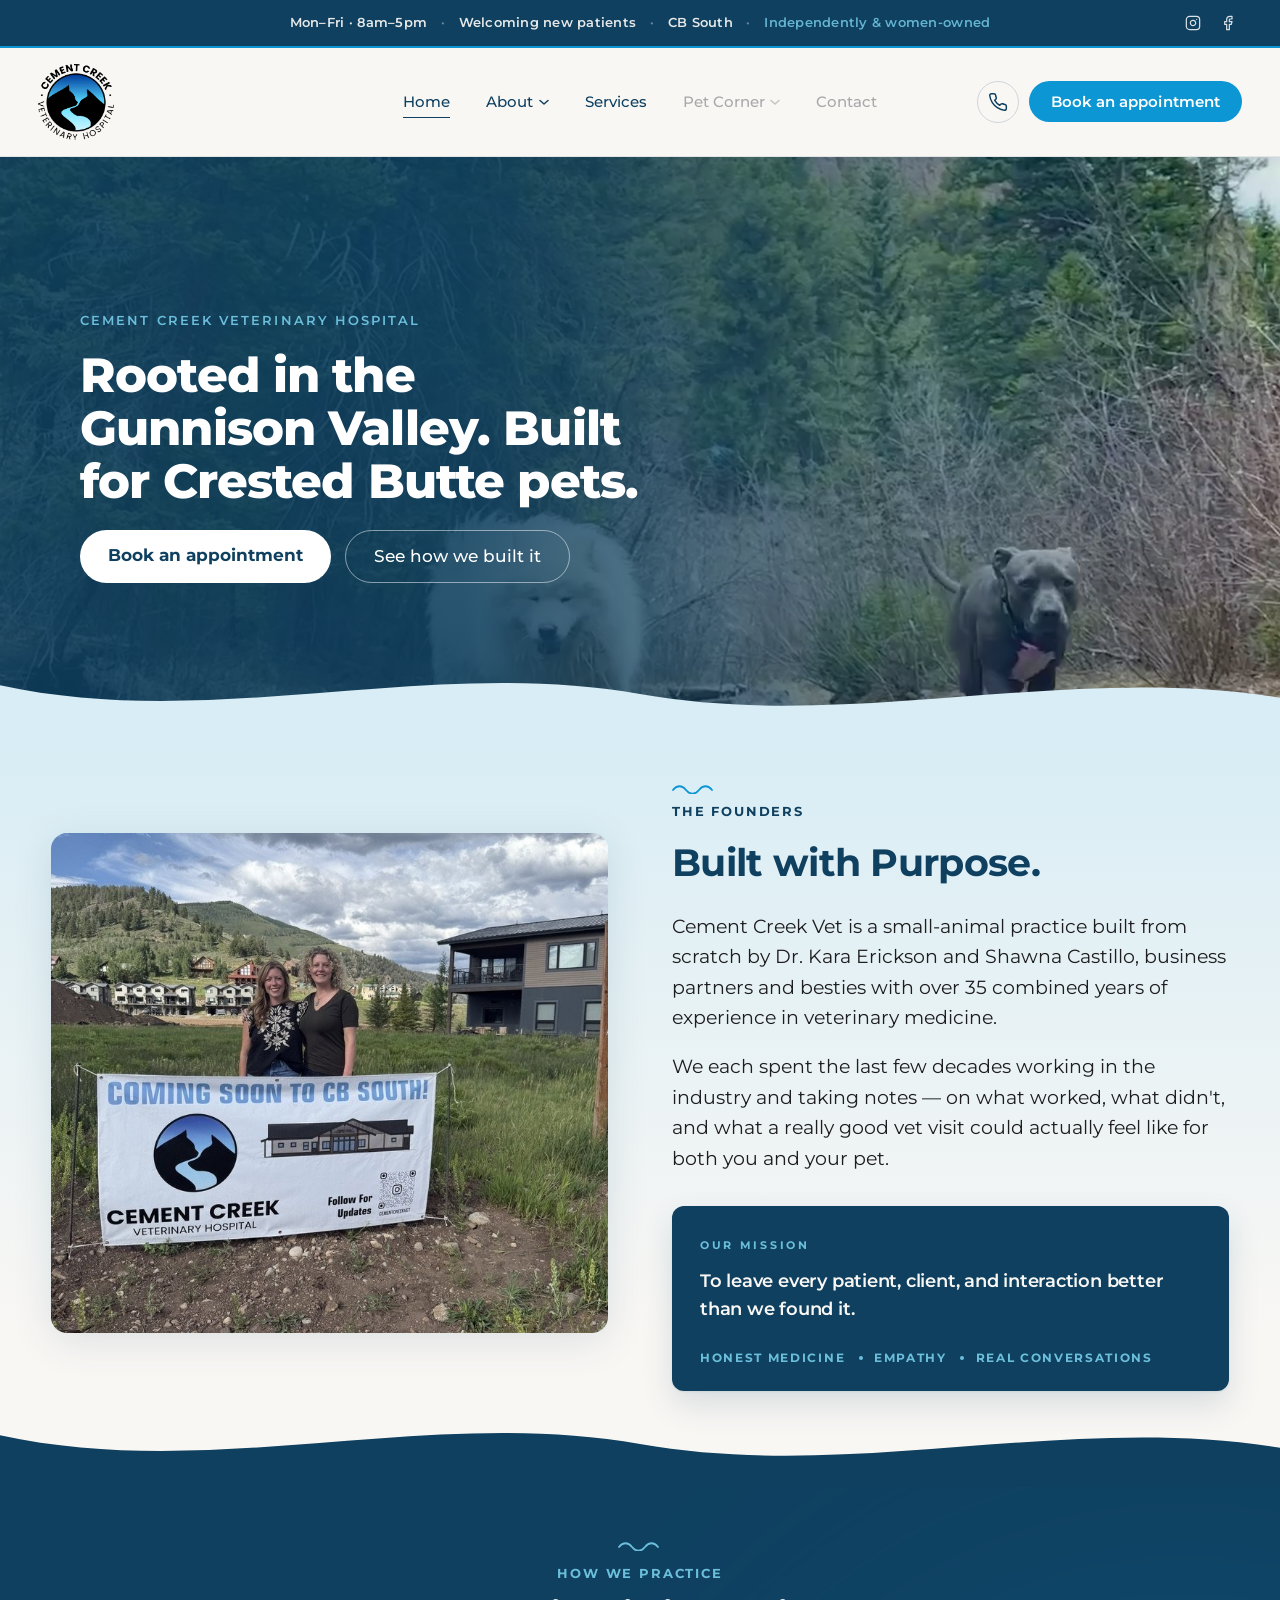
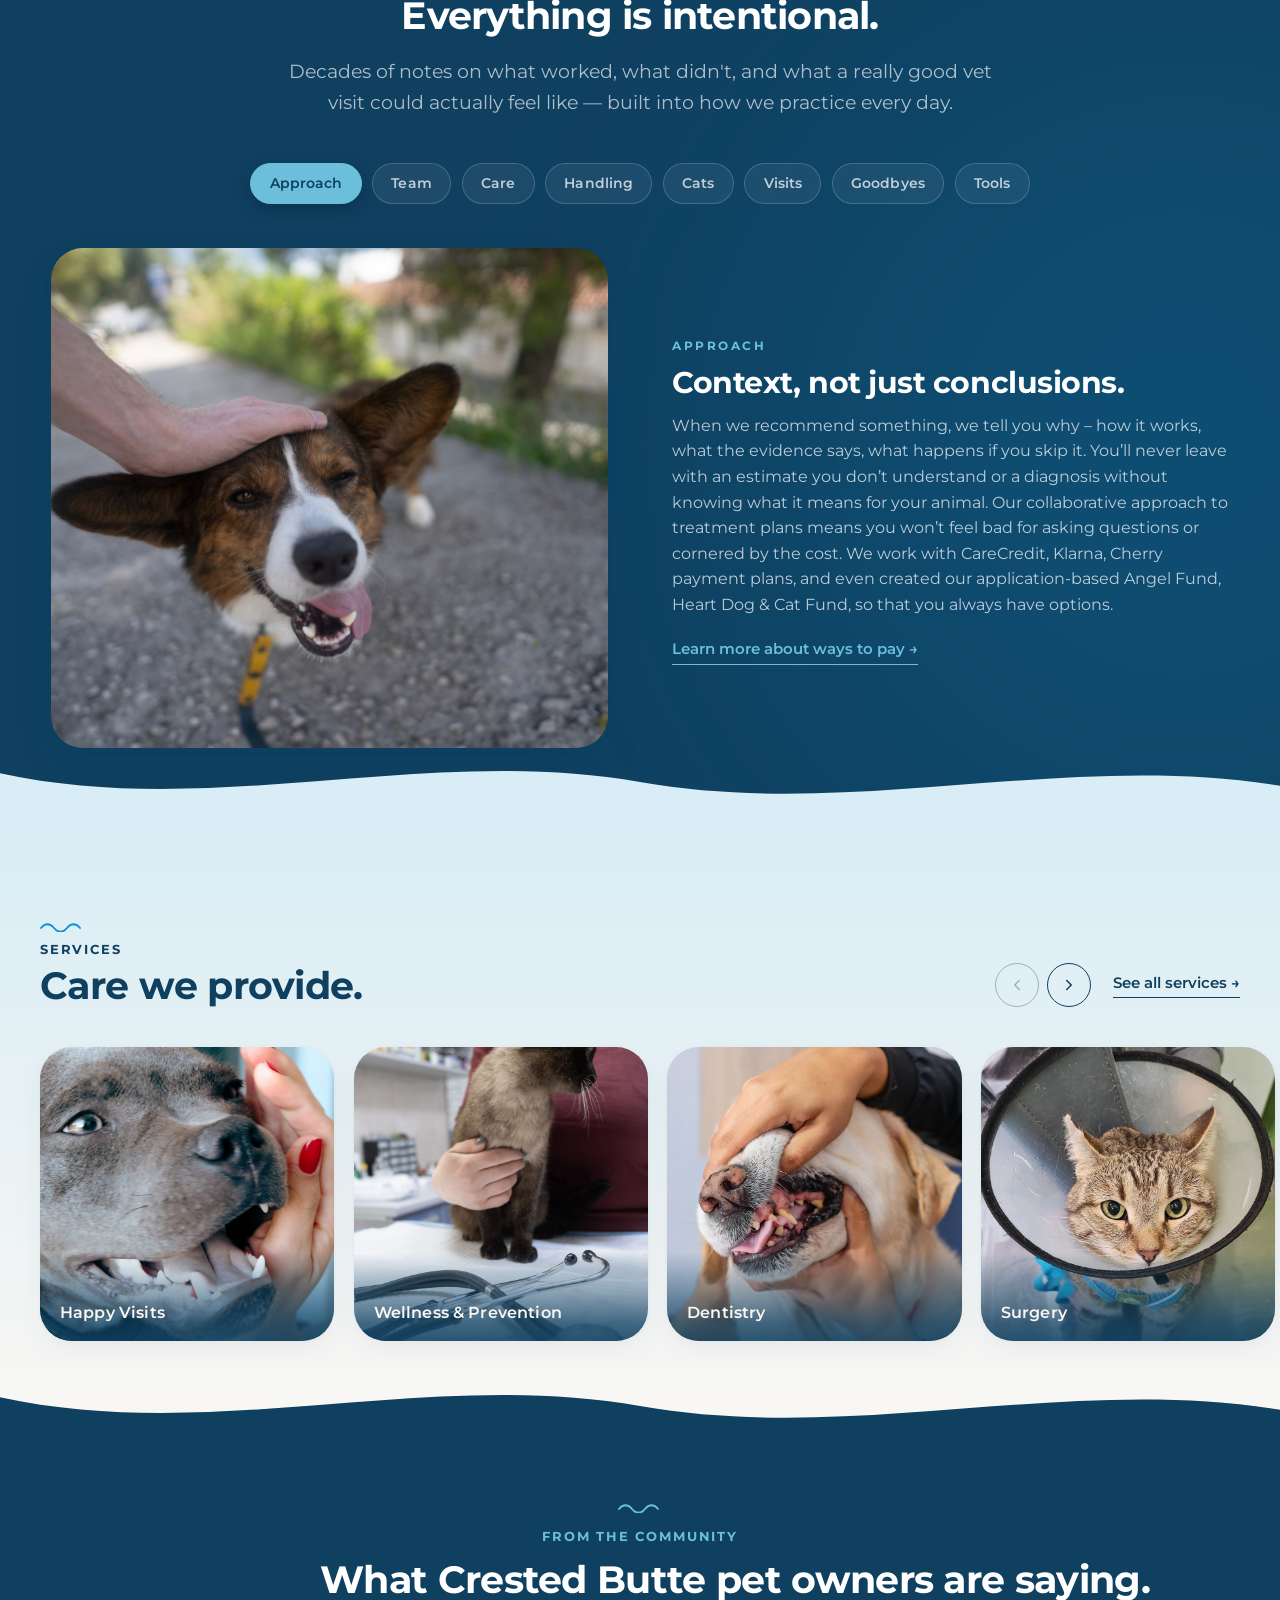
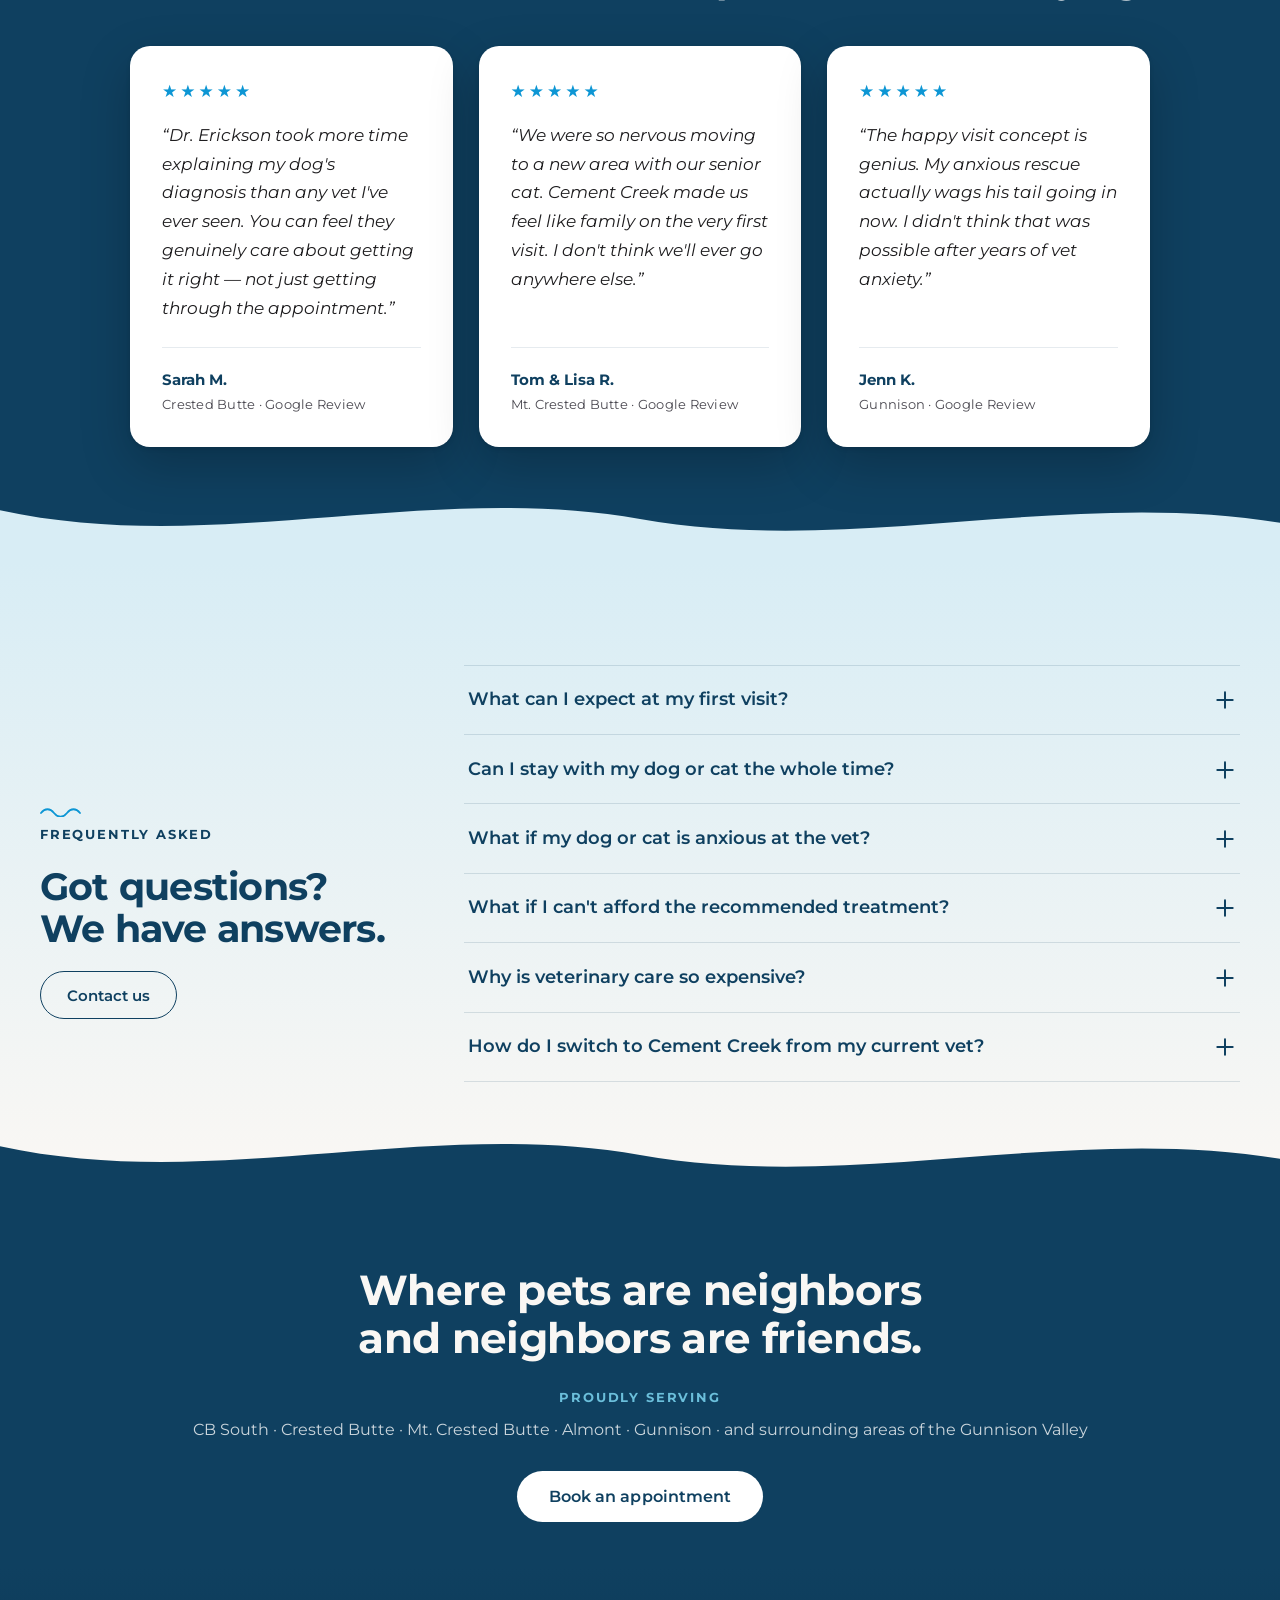
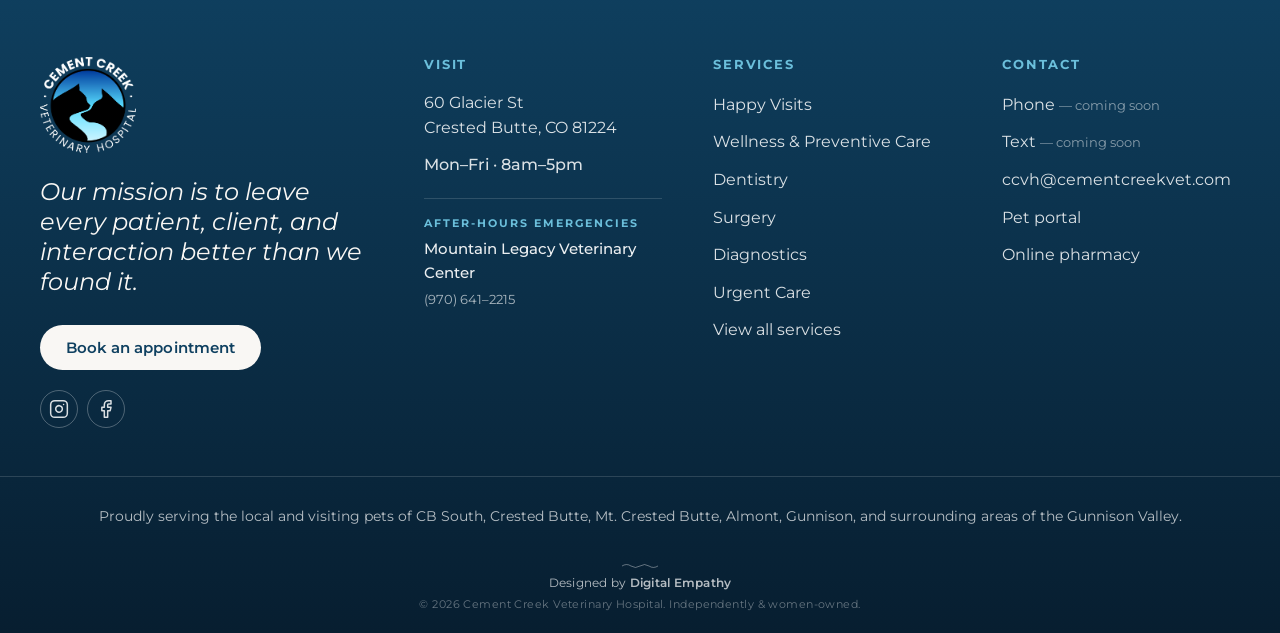
==== commit 8ed30e3e: "More bottom space under testimonial cards before the wave Co-Authored-By: Claude Opus 4.8 (1M contex" ====
--- a/index.html
+++ b/index.html
@@ -11,7 +11,7 @@
   <link rel="preconnect" href="https://fonts.gstatic.com" crossorigin />
   <link href="https://fonts.googleapis.com/css2?family=Montserrat:ital,wght@0,300;0,400;0,500;0,600;0,700;0,800;1,400;1,500&display=swap" rel="stylesheet" />
 
-  <link rel="stylesheet" href="styles/main.css?v=46" />
+  <link rel="stylesheet" href="styles/main.css?v=47" />
   <link rel="icon" type="image/png" href="assets/CEMENT CREEK MAIN LOGO_BADGE.png" />
 
   <!-- Feedbucket — client feedback widget (Cement Creek project) -->
--- a/styles/main.css
+++ b/styles/main.css
@@ -270,8 +270,8 @@
 .reviews {
   background: var(--ink);
   /* Tighter top so the wave-mark/eyebrow sit closer under the wavy
-     seam; bottom keeps clearance before the wave into the FAQ. */
-  padding-block: clamp(2.25rem, 4vw, 3.5rem) clamp(3.5rem, 6vw, 5rem);
+     seam; more bottom room so the cards clear the wavy edge below. */
+  padding-block: clamp(2.25rem, 4vw, 3.5rem) clamp(5.5rem, 9vw, 8rem);
   position: relative;
 }
 .reviews__head {
